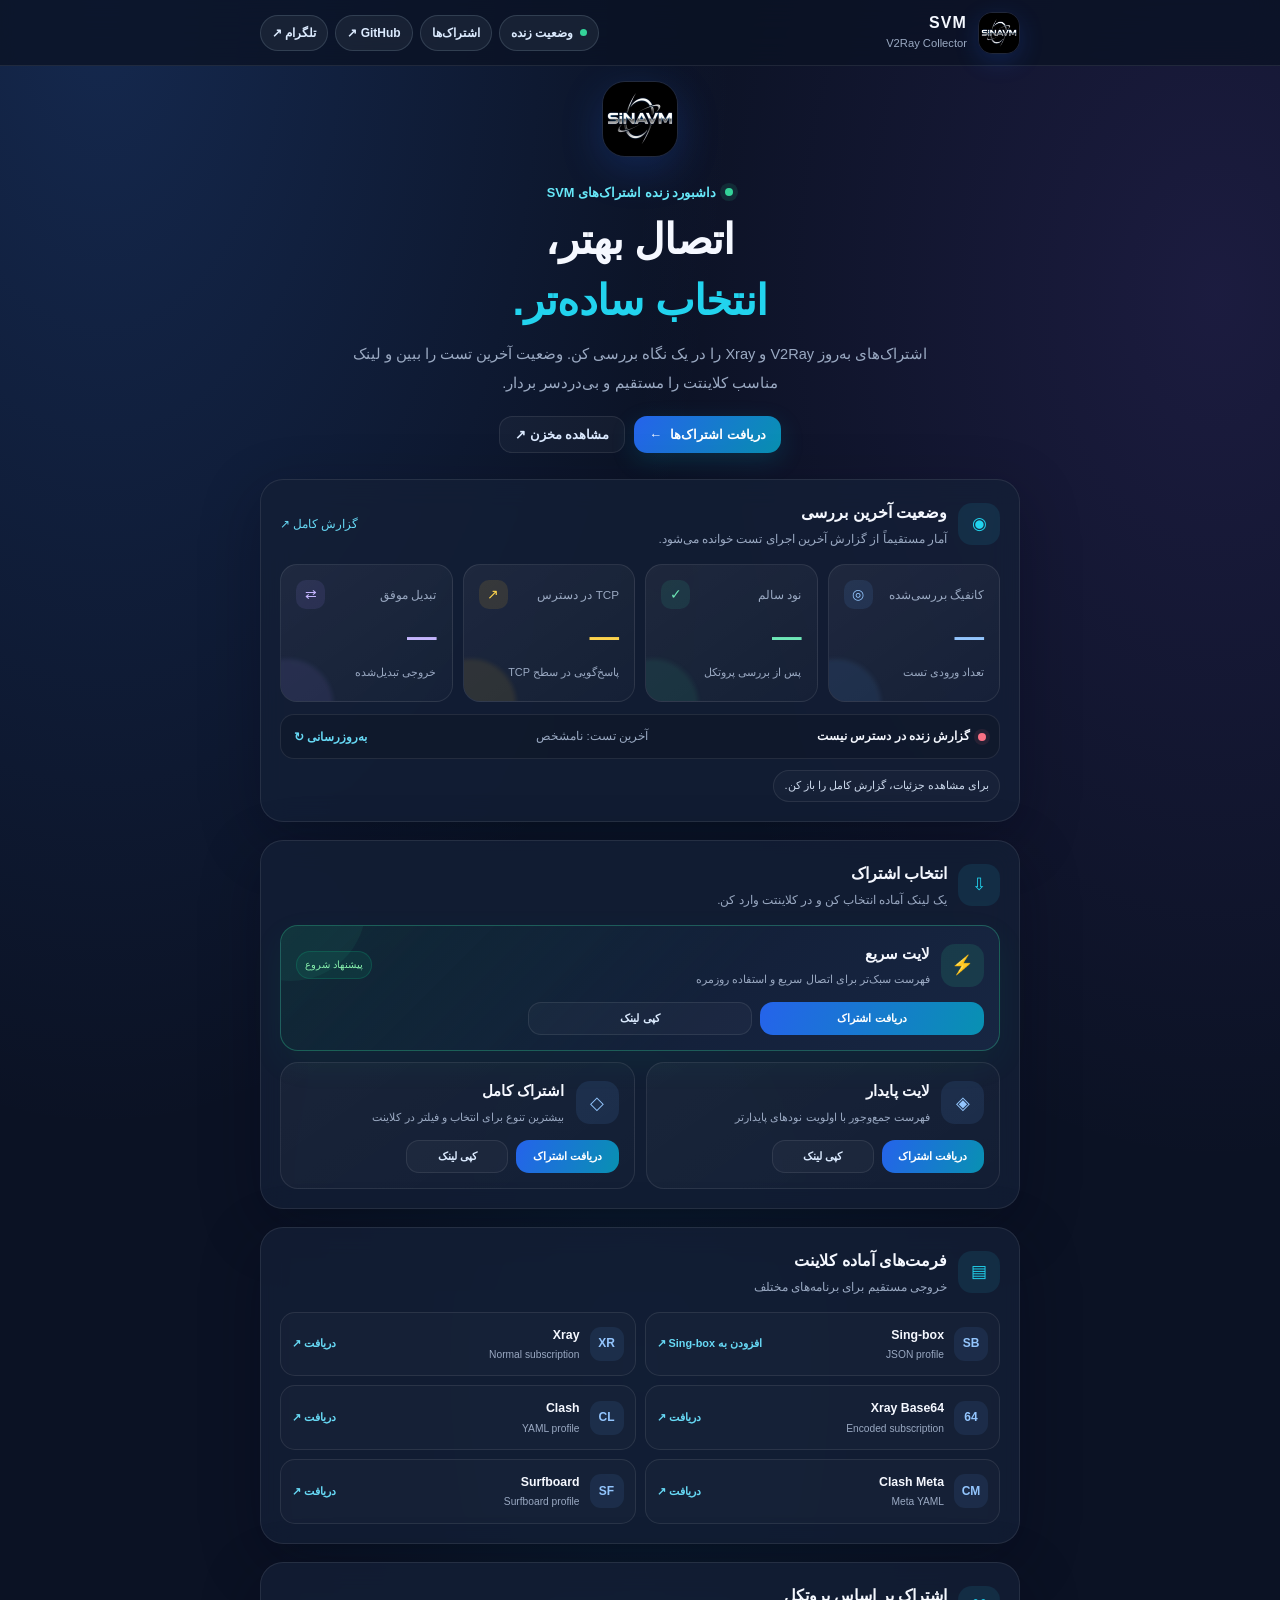
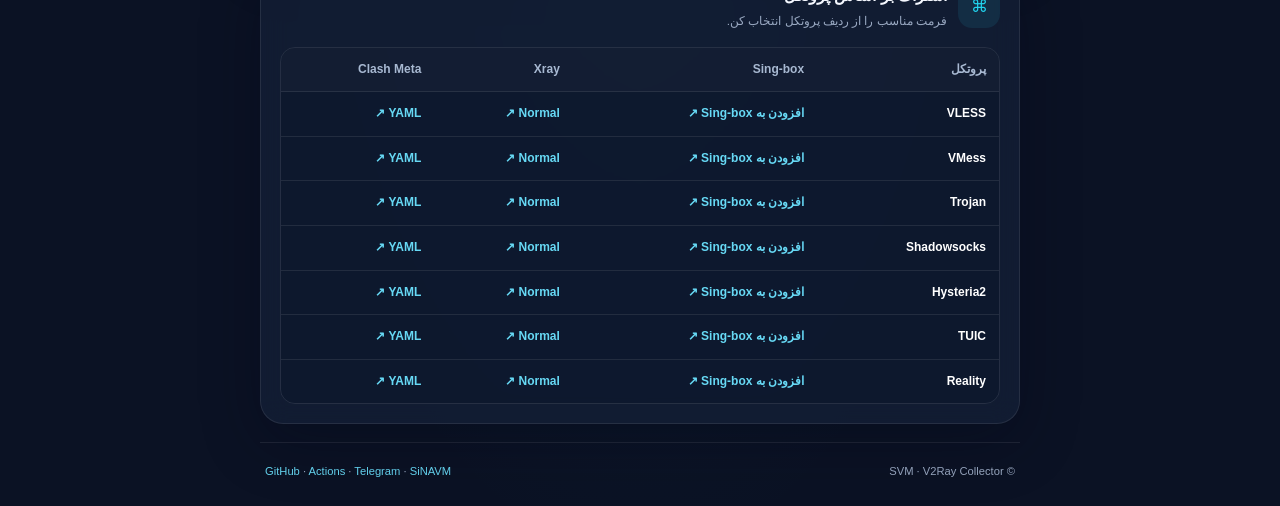
==== docs/index.html @ 56ba6acb "Fix navigation text decoration and remove SEO footer section" ====
<!doctype html>
<html lang="fa" dir="rtl">
<head>
<meta charset="utf-8">
<meta name="viewport" content="width=device-width,initial-scale=1">
<meta name="theme-color" content="#0b1224">
<meta name="description" content="دریافت کانفیگ رایگان V2Ray و Xray از SVM و SiNAVM؛ اشتراک‌های رایگان و به‌روز VLESS، VMess، Reality، Trojan و Shadowsocks با تست زنده و لینک مستقیم برای کلاینت‌ها.">
<meta name="robots" content="index,follow,max-image-preview:large,max-snippet:-1,max-video-preview:-1">
<meta name="author" content="SiNAVM">
<meta name="application-name" content="SVM">
<link rel="canonical" href="https://sinavm.github.io/SVM/">
<link rel="sitemap" type="application/xml" href="https://sinavm.github.io/SVM/sitemap.xml">
<link rel="alternate" hreflang="fa" href="https://sinavm.github.io/SVM/">
<link rel="icon" type="image/svg+xml" href="https://sinavm.github.io/SVM/SEO_Logo.svg">
<link rel="shortcut icon" href="https://sinavm.github.io/SVM/SEO_Logo.svg">
<meta property="og:type" content="website">
<meta property="og:locale" content="fa_IR">
<meta property="og:site_name" content="SVM | SiNAVM">
<meta property="og:url" content="https://sinavm.github.io/SVM/">
<meta property="og:title" content="SVM | کانفیگ رایگان V2Ray و Xray">
<meta property="og:description" content="کانفیگ‌های رایگان و به‌روز V2Ray و Xray از SiNAVM؛ لینک اشتراک مستقیم، تست زنده و پشتیبانی از کلاینت‌های محبوب.">
<meta property="og:image" content="https://sinavm.github.io/SVM/SEO_Logo.svg">
<meta property="og:image:alt" content="لوگوی SVM و SiNAVM">
<meta name="twitter:card" content="summary">
<meta name="twitter:title" content="SVM | کانفیگ رایگان V2Ray و Xray">
<meta name="twitter:description" content="کانفیگ‌های رایگان V2Ray و Xray، اشتراک‌های به‌روز و لینک مستقیم از SiNAVM.">
<meta name="twitter:image" content="https://sinavm.github.io/SVM/SEO_Logo.svg">
<script type="application/ld+json">
{"@context":"https://schema.org","@graph":[{"@type":"Organization","@id":"https://sinavm.github.io/SVM/#organization","name":"SiNAVM","alternateName":["SVM","sinavnbot"],"url":"https://sinavm.github.io/SVM/","logo":{"@type":"ImageObject","url":"https://sinavm.github.io/SVM/SEO_Logo.svg","width":512,"height":512},"sameAs":["https://github.com/sinavm/SVM","https://t.me/sinavm"]},{"@type":"WebSite","@id":"https://sinavm.github.io/SVM/#website","url":"https://sinavm.github.io/SVM/","name":"SVM","alternateName":["SiNAVM","sinavnbot"],"inLanguage":"fa-IR","publisher":{"@id":"https://sinavm.github.io/SVM/#organization"}},{"@type":"WebPage","@id":"https://sinavm.github.io/SVM/#webpage","url":"https://sinavm.github.io/SVM/","name":"SVM | کانفیگ رایگان V2Ray و Xray","description":"دریافت کانفیگ رایگان V2Ray و Xray از SVM و SiNAVM؛ اشتراک‌های به‌روز با تست زنده و لینک مستقیم.","inLanguage":"fa-IR","isPartOf":{"@id":"https://sinavm.github.io/SVM/#website"},"about":{"@id":"https://sinavm.github.io/SVM/#organization"},"primaryImageOfPage":{"@type":"ImageObject","url":"https://sinavm.github.io/SVM/SEO_Logo.svg"}}]}
</script>
<title>SVM | کانفیگ رایگان V2Ray و Xray – اشتراک‌های به‌روز | SiNAVM</title>
<style>
:root{color-scheme:dark;--bg:#0b1224;--panel:rgba(20,31,54,.78);--panel-solid:#111e35;--line:rgba(255,255,255,.085);--muted:#9aa9c2;--text:#f5f8ff;--blue:#60a5fa;--cyan:#22d3ee;--green:#34d399;--purple:#a78bfa;--amber:#fbbf24;--red:#fb7185;--shadow:0 18px 60px rgba(2,6,23,.3)}
*{box-sizing:border-box;-webkit-tap-highlight-color:transparent}
html{scroll-behavior:smooth;scroll-padding-top:86px}
body{margin:0;min-height:100vh;background:radial-gradient(ellipse at 8% 0%,rgba(59,130,246,.2),transparent 38%),radial-gradient(ellipse at 95% 14%,rgba(139,92,246,.13),transparent 34%),radial-gradient(ellipse at 50% 65%,rgba(8,145,178,.07),transparent 42%),var(--bg);color:var(--text);font-family:Vazirmatn,Tahoma,sans-serif;line-height:1.8}
a{color:inherit;text-decoration:none}
button{font:inherit}
.shell{width:min(100% - 28px,760px);margin:auto}
.top{height:66px;position:sticky;top:0;z-index:10;display:flex;align-items:center;justify-content:space-between;gap:12px;background:rgba(11,18,36,.78);backdrop-filter:blur(18px);border-bottom:1px solid var(--line)}
.top-inner{width:min(100% - 28px,760px);margin:auto;display:flex;align-items:center;justify-content:space-between;gap:12px;min-width:0}
.brand{display:flex;align-items:center;gap:11px;min-width:0}
.brand img{width:42px;height:42px;object-fit:cover;border-radius:14px;border:1px solid var(--line);box-shadow:0 7px 24px rgba(37,99,235,.2)}
.brand strong{display:block;font-size:1rem;letter-spacing:.07em;line-height:1.35}
.brand small{display:block;color:var(--muted);font-size:.7rem}
.nav{display:flex;gap:7px;align-items:center;flex-wrap:nowrap;min-width:0}
.nav a,.nav a:link,.nav a:visited,.nav a:hover,.nav a:active{display:inline-flex;align-items:center;justify-content:center;white-space:nowrap;min-height:36px;border:1px solid rgba(148,163,184,.22);border-radius:999px;padding:6px 11px;color:#dbeafe;font-size:.75rem;font-weight:700;line-height:1.5;background:rgba(30,41,59,.72);text-decoration:none!important;text-decoration-line:none!important;text-decoration-thickness:0!important;text-underline-offset:0!important;box-shadow:none;transition:background .2s,border-color .2s,color .2s}
.nav a:hover{border-color:rgba(96,165,250,.65);color:#fff;background:rgba(59,130,246,.16)}
.nav a:focus-visible{outline:2px solid var(--blue);outline-offset:3px}
.nav a::before,.nav a::after{content:none!important;display:none!important}
.nav a span,.nav a .nav-label{display:inline-block;text-decoration:none!important;text-decoration-line:none!important;text-decoration-thickness:0!important;text-decoration-color:transparent!important;border:0!important;border-bottom:0!important;box-shadow:none!important;background-image:none!important;-webkit-text-decoration:none!important}
.nav a,.nav a:link,.nav a:visited,.nav a:hover,.nav a:active{-webkit-text-decoration:none!important;text-decoration:none!important;text-decoration-line:none!important;text-decoration-color:transparent!important;background-image:none!important;border-bottom-color:rgba(148,163,184,.22)!important}
.nav a::before,.nav a::after{content:none!important;display:none!important}
.nav-live-dot{display:inline-block;width:7px;height:7px;margin-left:7px;vertical-align:middle;border-radius:50%;background:var(--green);box-shadow:0 0 0 4px rgba(52,211,153,.13),0 0 10px rgba(52,211,153,.55)}
main{display:grid;gap:18px;margin:28px auto 54px}
.hero{text-align:center;padding:15px 12px 8px}
.hero-logo{width:76px;height:76px;border-radius:23px;object-fit:cover;border:1px solid var(--line);box-shadow:0 12px 42px rgba(37,99,235,.22)}
.eyebrow{display:flex;justify-content:center;align-items:center;gap:9px;color:#67e8f9;font-size:.8rem;font-weight:800;margin:14px 0 5px}
.pulse{width:8px;height:8px;border-radius:50%;background:var(--green);box-shadow:0 0 0 5px rgba(52,211,153,.12)}
h1{font-size:clamp(1.8rem,6vw,2.65rem);line-height:1.45;margin:0;font-weight:900;letter-spacing:-.7px}
.hero h1 span{color:var(--cyan)}
.hero p{color:var(--muted);line-height:2;margin:8px auto 0;max-width:590px;font-size:.91rem}
.hero-actions{display:flex;justify-content:center;gap:9px;flex-wrap:wrap;margin-top:18px}
.btn{border:0;border-radius:13px;padding:10px 15px;display:inline-flex;align-items:center;justify-content:center;gap:8px;font:800 .8rem Vazirmatn,sans-serif;cursor:pointer;transition:transform .2s,border-color .2s,filter .2s}
.btn:hover{transform:translateY(-2px);filter:brightness(1.08)}
.btn-primary{background:linear-gradient(120deg,#2563eb,#0891b2);color:#fff;box-shadow:0 8px 24px rgba(8,145,178,.2)}
.btn-ghost{background:#ffffff09;border:1px solid var(--line);color:#dceaff}
.panel{background:var(--panel);border:1px solid var(--line);border-radius:23px;padding:19px;box-shadow:var(--shadow);backdrop-filter:blur(14px)}
.section-head{display:flex;align-items:center;gap:11px;margin-bottom:15px}
.section-icon{width:42px;height:42px;flex:0 0 42px;border-radius:14px;display:grid;place-items:center;background:#22d3ee18;color:var(--cyan);font-size:1.08rem}
.section-head h2{font-size:1rem;margin:0;font-weight:900}
.section-head p{font-size:.74rem;color:var(--muted);margin:1px 0 0;line-height:1.7}
.head-copy{min-width:0;flex:1}
.head-link{font-size:.73rem;color:#67d9f5;white-space:nowrap}
.stats{display:grid;grid-template-columns:repeat(2,minmax(0,1fr));gap:10px}
.stat{position:relative;overflow:hidden;border:1px solid var(--line);background:linear-gradient(145deg,rgba(255,255,255,.055),rgba(255,255,255,.018));border-radius:17px;padding:14px;min-width:0}
.stat:after{content:"";position:absolute;width:90px;height:90px;left:-38px;bottom:-48px;border-radius:50%;background:var(--glow,rgba(96,165,250,.13));filter:blur(2px)}
.stat-label{display:flex;align-items:center;justify-content:space-between;gap:8px;color:var(--muted);font-size:.73rem}
.stat-symbol{width:29px;height:29px;border-radius:10px;display:grid;place-items:center;background:var(--symbol-bg,#60a5fa18);color:var(--symbol,#93c5fd);font-size:.9rem}
.stat strong{display:block;font-size:1.85rem;line-height:1.4;margin-top:7px;font-weight:900;font-variant-numeric:tabular-nums}
.stat small{color:var(--muted);font-size:.68rem}
.stat.blue{--symbol:#93c5fd;--symbol-bg:#60a5fa1c;--glow:#60a5fa18}.stat.green{--symbol:#6ee7b7;--symbol-bg:#34d3991c;--glow:#34d39918}.stat.amber{--symbol:#fcd34d;--symbol-bg:#fbbf241c;--glow:#fbbf2418}.stat.purple{--symbol:#c4b5fd;--symbol-bg:#a78bfa1c;--glow:#a78bfa18}
.stat.blue strong{color:#93c5fd}.stat.green strong{color:#6ee7b7}.stat.amber strong{color:#fcd34d}.stat.purple strong{color:#c4b5fd}
.statusline{display:flex;align-items:center;justify-content:space-between;gap:10px;flex-wrap:wrap;margin-top:12px;padding:11px 13px;border-radius:14px;background:#00000020;border:1px solid var(--line);font-size:.72rem;color:var(--muted)}
.health{display:inline-flex;align-items:center;gap:8px}
.health-dot{width:8px;height:8px;border-radius:50%;background:var(--amber);box-shadow:0 0 0 4px #fbbf2418}
.health.ok .health-dot{background:var(--green);box-shadow:0 0 0 4px #34d39918}
.health.bad .health-dot{background:var(--red);box-shadow:0 0 0 4px #fb718518}
.statusline strong{color:var(--text)}
.refresh{border:0;background:transparent;color:#67d9f5;font:700 .72rem Vazirmatn,sans-serif;cursor:pointer;padding:0}
.refresh:disabled{opacity:.5;cursor:wait}
.type-row{display:flex;gap:7px;flex-wrap:wrap;margin-top:11px}
.type-chip{padding:5px 10px;border-radius:999px;border:1px solid var(--line);background:#ffffff06;color:#cbd8eb;font-size:.69rem}
.type-chip b{color:#fff;margin-right:4px}
.subscription-list{display:grid;gap:11px}
.subscription{position:relative;overflow:hidden;border:1px solid var(--line);background:linear-gradient(145deg,#ffffff09,#ffffff03);border-radius:18px;padding:15px}
.subscription.featured{border-color:#34d39955;background:linear-gradient(135deg,#0e3a3b70,#14213b 62%,#172642);box-shadow:0 12px 34px #10b98112}
.subscription.featured:before{content:"";position:absolute;width:150px;height:150px;left:-65px;top:-95px;border-radius:50%;background:#34d39912}
.sub-top{display:flex;align-items:center;gap:11px;position:relative}
.sub-icon{width:43px;height:43px;flex:0 0 43px;border-radius:14px;display:grid;place-items:center;background:#60a5fa1b;color:#93c5fd;font-size:1.15rem}
.featured .sub-icon{background:#34d39920;color:#6ee7b7}
.sub-info{flex:1;min-width:0}
.sub-info h3{font-size:.91rem;margin:0;font-weight:900}
.sub-info p{font-size:.71rem;color:var(--muted);margin:2px 0 0;line-height:1.8}
.tag{font-size:.63rem;color:#86efac;background:#10b9811a;border:1px solid #10b98135;padding:4px 8px;border-radius:30px;white-space:nowrap}
.sub-actions{display:grid;grid-template-columns:1fr 1fr 1fr;gap:8px;margin-top:13px;position:relative}
.sub-actions .btn{padding:9px 7px;font-size:.7rem;border:1px solid var(--line);background:#ffffff08;color:#dbeafe}
.sub-actions .btn.main-action{background:linear-gradient(110deg,#2563eb,#0891b2);border:0;color:#fff}
.sub-actions .btn:hover{border-color:#60a5fa77}
.format-grid{display:grid;grid-template-columns:1fr 1fr;gap:9px}
.format{display:flex;align-items:center;gap:10px;min-width:0;padding:11px;border:1px solid var(--line);border-radius:15px;background:#ffffff05;transition:.2s}
.format:hover{border-color:#22d3ee55;background:#22d3ee09}
.format-icon{width:34px;height:34px;flex:0 0 34px;border-radius:11px;display:grid;place-items:center;background:#60a5fa18;color:#93c5fd;font-size:.75rem;font-weight:900}
.format-info{min-width:0;flex:1}
.format strong{display:block;font-size:.77rem}
.format small{display:block;color:var(--muted);font-size:.64rem;overflow:hidden;text-overflow:ellipsis;white-space:nowrap}
.format a{font-size:.68rem;color:#67d9f5;font-weight:800;white-space:nowrap}
.table-wrap{overflow:auto;border:1px solid var(--line);border-radius:15px}
table{width:100%;border-collapse:collapse;min-width:540px;background:#08162966}
th,td{text-align:right;padding:11px 13px;border-bottom:1px solid var(--line);font-size:.75rem;white-space:nowrap}
th{color:#a8b9d2;background:#ffffff06;font-weight:800}
td{color:#dce9f8}
td a{color:#67d9f5;font-weight:700}
tbody tr:last-child td{border-bottom:0}
tbody tr:hover{background:#ffffff05}
.protocol{font-weight:900;color:#fff}
footer{padding:18px 5px 25px;border-top:1px solid var(--line);display:flex;justify-content:space-between;align-items:center;gap:12px;flex-wrap:wrap;color:var(--muted);font-size:.7rem}
footer a{color:#67d9f5}
.toast{position:fixed;bottom:20px;left:50%;transform:translate(-50%,18px);opacity:0;pointer-events:none;background:#059669;color:#fff;padding:10px 16px;border-radius:12px;font-size:.76rem;font-weight:800;transition:.25s;z-index:30;box-shadow:0 8px 30px #0007;white-space:nowrap}
.toast.show{opacity:1;transform:translate(-50%,0)}
@media(min-width:620px){.stats{grid-template-columns:repeat(4,minmax(0,1fr))}.stat{padding:15px}.subscription-list{grid-template-columns:1fr 1fr}.subscription.featured{grid-column:1/-1}}
@media(max-width:620px){.shell{width:min(100% - 20px,760px)}.top{height:auto;min-height:0}.top-inner{width:calc(100% - 20px);padding:9px 0 10px;display:grid;grid-template-columns:minmax(0,1fr);gap:9px}.brand{justify-self:center}.brand img{width:37px;height:37px}.brand small{font-size:.63rem}.nav{width:100%;display:grid;grid-template-columns:repeat(4,minmax(0,1fr));gap:6px}.nav a{min-width:0;font-size:clamp(.58rem,2.6vw,.7rem);padding:7px 3px;line-height:1.5;text-align:center}.nav-live-dot{width:6px;height:6px;margin-left:4px;flex:0 0 6px}main{margin-top:18px;gap:14px}.hero{padding:10px 5px 5px}.hero-logo{width:67px;height:67px;border-radius:20px}.hero p{font-size:.82rem}.hero-actions{margin-top:14px}.btn{font-size:.73rem;padding:9px 12px}.panel{padding:14px;border-radius:19px}.section-head{margin-bottom:12px}.section-icon{width:38px;height:38px;flex-basis:38px}.section-head h2{font-size:.92rem}.section-head p{font-size:.68rem}.stat{padding:11px}.stat strong{font-size:1.55rem}.stat-label{font-size:.66rem}.stat small{font-size:.61rem}.sub-actions{gap:6px}.sub-actions .btn{font-size:.64rem}.format{padding:9px}.format-icon{width:30px;height:30px;flex-basis:30px}.format strong{font-size:.72rem}.format a{font-size:.63rem}}
@media(max-width:350px){.nav{gap:4px}.nav a{font-size:.57rem;padding:7px 1px}.nav-live-dot{margin-left:3px}.sub-actions{grid-template-columns:1fr 1fr}.sub-actions .btn:last-child{grid-column:1/-1}.format-grid{grid-template-columns:1fr}}
.seo-copy{color:var(--muted);font-size:.82rem;line-height:2.15;margin:8px 0}.seo-copy strong{color:var(--text)}
</style>
</head>
<body>
<div class="top">
<div class="top-inner">
<a class="brand" href="https://github.com/sinavm/SVM" aria-label="مخزن SVM در گیت‌هاب">
<img src="https://sinavm.github.io/SVM/SEO_Logo.svg" alt="لوگوی SVM و SiNAVM؛ پروژه کانفیگ رایگان V2Ray و Xray">
<span><strong>SVM</strong><small>V2Ray Collector</small></span>
</a>
<nav class="nav" aria-label="ناوبری اصلی">
<a href="#live"><span class="nav-live-dot" aria-hidden="true"></span><span class="nav-label">وضعیت زنده</span></a>
<a href="#subscriptions"><span class="nav-label">اشتراک‌ها</span></a>
<a href="https://github.com/sinavm/SVM">GitHub ↗</a>
<a href="https://t.me/sinavm" target="_blank" rel="noopener noreferrer">تلگرام ↗</a>
</nav>
</div>
</div>
<main class="shell">
<header class="hero">
<img class="hero-logo" src="https://sinavm.github.io/SVM/SEO_Logo.svg" alt="لوگوی SVM و SiNAVM برای کانفیگ رایگان V2Ray و Xray">
<div class="eyebrow"><span class="pulse"></span> داشبورد زنده اشتراک‌های SVM</div>
<h1>اتصال بهتر،<br><span>انتخاب ساده‌تر.</span></h1>
<p>اشتراک‌های به‌روز V2Ray و Xray را در یک نگاه بررسی کن. وضعیت آخرین تست را ببین و لینک مناسب کلاینتت را مستقیم و بی‌دردسر بردار.</p>
<div class="hero-actions">
<a class="btn btn-primary" href="#subscriptions">دریافت اشتراک‌ها <span>←</span></a>
<a class="btn btn-ghost" href="https://github.com/sinavm/SVM">مشاهده مخزن ↗</a>
</div>
</header>
<section class="panel" id="live">
<div class="section-head">
<div class="section-icon">◉</div>
<div class="head-copy"><h2>وضعیت آخرین بررسی</h2><p>آمار مستقیماً از گزارش آخرین اجرای تست خوانده می‌شود.</p></div>
<a class="head-link" href="https://raw.githubusercontent.com/sinavm/SVM/main/reports/test.json">گزارش کامل ↗</a>
</div>
<div class="stats">
<article class="stat blue"><div class="stat-label"><span>کانفیگ بررسی‌شده</span><span class="stat-symbol">◎</span></div><strong id="input">—</strong><small>تعداد ورودی تست</small></article>
<article class="stat green"><div class="stat-label"><span>نود سالم</span><span class="stat-symbol">✓</span></div><strong id="kept">—</strong><small>پس از بررسی پروتکل</small></article>
<article class="stat amber"><div class="stat-label"><span>TCP در دسترس</span><span class="stat-symbol">↗</span></div><strong id="tcp">—</strong><small>پاسخ‌گویی در سطح TCP</small></article>
<article class="stat purple"><div class="stat-label"><span>تبدیل موفق</span><span class="stat-symbol">⇄</span></div><strong id="converted">—</strong><small>خروجی تبدیل‌شده</small></article>
</div>
<div class="statusline">
<span class="health" id="health"><i class="health-dot"></i><strong>در حال دریافت وضعیت…</strong></span>
<span id="tested-at">آخرین تست: —</span>
<button class="refresh" id="refresh" type="button">به‌روزرسانی ↻</button>
</div>
<div class="type-row" id="types" aria-label="توزیع نودهای سالم"><span class="type-chip">در انتظار گزارش…</span></div>
</section>
<section class="panel" id="subscriptions">
<div class="section-head">
<div class="section-icon">⇩</div>
<div class="head-copy"><h2>انتخاب اشتراک</h2><p>یک لینک آماده انتخاب کن و در کلاینتت وارد کن.</p></div>
</div>
<div class="subscription-list">
<article class="subscription featured">
<div class="sub-top"><div class="sub-icon">⚡</div><div class="sub-info"><h3>لایت سریع</h3><p>فهرست سبک‌تر برای اتصال سریع و استفاده روزمره</p></div><span class="tag">پیشنهاد شروع</span></div>
<div class="sub-actions">
<a class="btn main-action" href="https://raw.githubusercontent.com/sinavm/SVM/main/lite/subscriptions/xray/normal/alive-fast">دریافت اشتراک</a>
<button class="btn copy" data-copy="https://raw.githubusercontent.com/sinavm/SVM/main/lite/subscriptions/xray/normal/alive-fast" type="button">کپی لینک</button>
</div>
</article>
<article class="subscription">
<div class="sub-top"><div class="sub-icon">◈</div><div class="sub-info"><h3>لایت پایدار</h3><p>فهرست جمع‌وجور با اولویت نودهای پایدارتر</p></div></div>
<div class="sub-actions">
<a class="btn main-action" href="https://raw.githubusercontent.com/sinavm/SVM/main/lite/subscriptions/xray/normal/alive-stable">دریافت اشتراک</a>
<button class="btn copy" data-copy="https://raw.githubusercontent.com/sinavm/SVM/main/lite/subscriptions/xray/normal/alive-stable" type="button">کپی لینک</button>
</div>
</article>
<article class="subscription">
<div class="sub-top"><div class="sub-icon">◇</div><div class="sub-info"><h3>اشتراک کامل</h3><p>بیشترین تنوع برای انتخاب و فیلتر در کلاینت</p></div></div>
<div class="sub-actions">
<a class="btn main-action" href="https://raw.githubusercontent.com/sinavm/SVM/main/subscriptions/xray/normal/mix">دریافت اشتراک</a>
<button class="btn copy" data-copy="https://raw.githubusercontent.com/sinavm/SVM/main/subscriptions/xray/normal/mix" type="button">کپی لینک</button>
</div>
</article>
</div>
</section>
<section class="panel" id="formats">
<div class="section-head">
<div class="section-icon">▤</div>
<div class="head-copy"><h2>فرمت‌های آماده کلاینت</h2><p>خروجی مستقیم برای برنامه‌های مختلف</p></div>
</div>
<div class="format-grid">
<div class="format"><span class="format-icon">SB</span><span class="format-info"><strong>Sing-box</strong><small>JSON profile</small></span><a href="../singbox/mix.html">افزودن به Sing-box ↗</a></div>
<div class="format"><span class="format-icon">XR</span><span class="format-info"><strong>Xray</strong><small>Normal subscription</small></span><a href="https://raw.githubusercontent.com/sinavm/SVM/main/subscriptions/xray/normal/mix">دریافت ↗</a></div>
<div class="format"><span class="format-icon">64</span><span class="format-info"><strong>Xray Base64</strong><small>Encoded subscription</small></span><a href="https://raw.githubusercontent.com/sinavm/SVM/main/subscriptions/xray/base64/mix">دریافت ↗</a></div>
<div class="format"><span class="format-icon">CL</span><span class="format-info"><strong>Clash</strong><small>YAML profile</small></span><a href="https://raw.githubusercontent.com/sinavm/SVM/main/subscriptions/clash/mix">دریافت ↗</a></div>
<div class="format"><span class="format-icon">CM</span><span class="format-info"><strong>Clash Meta</strong><small>Meta YAML</small></span><a href="https://raw.githubusercontent.com/sinavm/SVM/main/subscriptions/meta/mix">دریافت ↗</a></div>
<div class="format"><span class="format-icon">SF</span><span class="format-info"><strong>Surfboard</strong><small>Surfboard profile</small></span><a href="https://raw.githubusercontent.com/sinavm/SVM/main/subscriptions/surfboard/mix">دریافت ↗</a></div>
</div>
</section>
<section class="panel" id="protocols">
<div class="section-head">
<div class="section-icon">⌘</div>
<div class="head-copy"><h2>اشتراک بر اساس پروتکل</h2><p>فرمت مناسب را از ردیف پروتکل انتخاب کن.</p></div>
</div>
<div class="table-wrap">
<table>
<thead><tr><th>پروتکل</th><th>Sing-box</th><th>Xray</th><th>Clash Meta</th></tr></thead>
<tbody>
<tr><td class="protocol">VLESS</td><td><a href="../singbox/vless.html">افزودن به Sing-box ↗</a></td><td><a href="https://raw.githubusercontent.com/sinavm/SVM/main/subscriptions/xray/normal/vless">Normal ↗</a></td><td><a href="https://raw.githubusercontent.com/sinavm/SVM/main/subscriptions/meta/vless">YAML ↗</a></td></tr>
<tr><td class="protocol">VMess</td><td><a href="../singbox/vmess.html">افزودن به Sing-box ↗</a></td><td><a href="https://raw.githubusercontent.com/sinavm/SVM/main/subscriptions/xray/normal/vmess">Normal ↗</a></td><td><a href="https://raw.githubusercontent.com/sinavm/SVM/main/subscriptions/meta/vmess">YAML ↗</a></td></tr>
<tr><td class="protocol">Trojan</td><td><a href="../singbox/trojan.html">افزودن به Sing-box ↗</a></td><td><a href="https://raw.githubusercontent.com/sinavm/SVM/main/subscriptions/xray/normal/trojan">Normal ↗</a></td><td><a href="https://raw.githubusercontent.com/sinavm/SVM/main/subscriptions/meta/trojan">YAML ↗</a></td></tr>
<tr><td class="protocol">Shadowsocks</td><td><a href="../singbox/ss.html">افزودن به Sing-box ↗</a></td><td><a href="https://raw.githubusercontent.com/sinavm/SVM/main/subscriptions/xray/normal/ss">Normal ↗</a></td><td><a href="https://raw.githubusercontent.com/sinavm/SVM/main/subscriptions/meta/ss">YAML ↗</a></td></tr>
<tr><td class="protocol">Hysteria2</td><td><a href="../singbox/hy2.html">افزودن به Sing-box ↗</a></td><td><a href="https://raw.githubusercontent.com/sinavm/SVM/main/subscriptions/xray/normal/hy2">Normal ↗</a></td><td><a href="https://raw.githubusercontent.com/sinavm/SVM/main/subscriptions/meta/hy2">YAML ↗</a></td></tr>
<tr><td class="protocol">TUIC</td><td><a href="../singbox/tuic.html">افزودن به Sing-box ↗</a></td><td><a href="https://raw.githubusercontent.com/sinavm/SVM/main/subscriptions/xray/normal/tuic">Normal ↗</a></td><td><a href="https://raw.githubusercontent.com/sinavm/SVM/main/subscriptions/meta/tuic">YAML ↗</a></td></tr>
<tr><td class="protocol">Reality</td><td><a href="../singbox/reality.html">افزودن به Sing-box ↗</a></td><td><a href="https://raw.githubusercontent.com/sinavm/SVM/main/subscriptions/xray/normal/reality">Normal ↗</a></td><td><a href="https://raw.githubusercontent.com/sinavm/SVM/main/subscriptions/meta/reality">YAML ↗</a></td></tr>
</tbody>
</table>
</div>
</section><footer>
<span>© SVM · V2Ray Collector</span>
<span><a href="https://github.com/sinavm/SVM">GitHub</a> · <a href="https://github.com/sinavm/SVM/actions">Actions</a> · <a href="https://t.me/sinavm">Telegram</a> · <a href="https://sinavm.github.io/sinavm/">SiNAVM</a></span>
</footer>
</main>
<div class="toast" id="toast" role="status" aria-live="polite"></div>
<script>
const reportUrl='https://raw.githubusercontent.com/sinavm/SVM/main/reports/test.json';
const numberFormat=new Intl.NumberFormat('fa-IR');
const byId=id=>document.getElementById(id);
const put=(id,value)=>{const el=byId(id);if(el)el.textContent=value===undefined||value===null?'—':numberFormat.format(value)};
function showToast(message){const toast=byId('toast');toast.textContent=message;toast.classList.add('show');window.setTimeout(()=>toast.classList.remove('show'),2200)}
async function loadReport(){
const refresh=byId('refresh');
refresh.disabled=true;
refresh.textContent='در حال دریافت…';
try{
const response=await fetch(reportUrl,{cache:'no-store'});
if(!response.ok)throw new Error('report unavailable');
const data=await response.json();
put('input',data.input);
put('kept',data.kept);
put('tcp',data.tcp_alive);
put('converted',data.converted);
const date=data.tested_at?new Date(data.tested_at):null;
byId('tested-at').textContent='آخرین تست: '+(date&&!Number.isNaN(date.getTime())?new Intl.DateTimeFormat('fa-IR',{dateStyle:'medium',timeStyle:'short'}).format(date):'نامشخص');
const health=byId('health');
health.className='health '+(data.infra_ok===true?'ok':'bad');
health.innerHTML='<i class="health-dot"></i><strong>'+(data.infra_ok===true?'زیرساخت تست سالم است':'وضعیت زیرساخت نیازمند بررسی')+'</strong>';
const types=data.by_type_kept&&typeof data.by_type_kept==='object'?Object.entries(data.by_type_kept):[];
byId('types').innerHTML=types.length?types.map(([name,count])=>'<span class="type-chip">'+String(name).toUpperCase()+' <b>'+numberFormat.format(count)+'</b></span>').join(''):'<span class="type-chip">جزئیات پروتکل در گزارش موجود نیست</span>';
}catch(error){
byId('health').className='health bad';
byId('health').innerHTML='<i class="health-dot"></i><strong>گزارش زنده در دسترس نیست</strong>';
byId('tested-at').textContent='آخرین تست: نامشخص';
byId('types').innerHTML='<span class="type-chip">برای مشاهده جزئیات، گزارش کامل را باز کن.</span>';
}finally{
refresh.disabled=false;
refresh.textContent='به‌روزرسانی ↻';
}
}
byId('refresh').addEventListener('click',loadReport);
document.querySelectorAll('[data-copy]').forEach(button=>{
button.addEventListener('click',async()=>{
try{await navigator.clipboard.writeText(button.getAttribute('data-copy'));showToast('لینک اشتراک کپی شد')}
catch{showToast('کپی خودکار در دسترس نیست')}
});
});
loadReport();
</script>
</body>
</html>
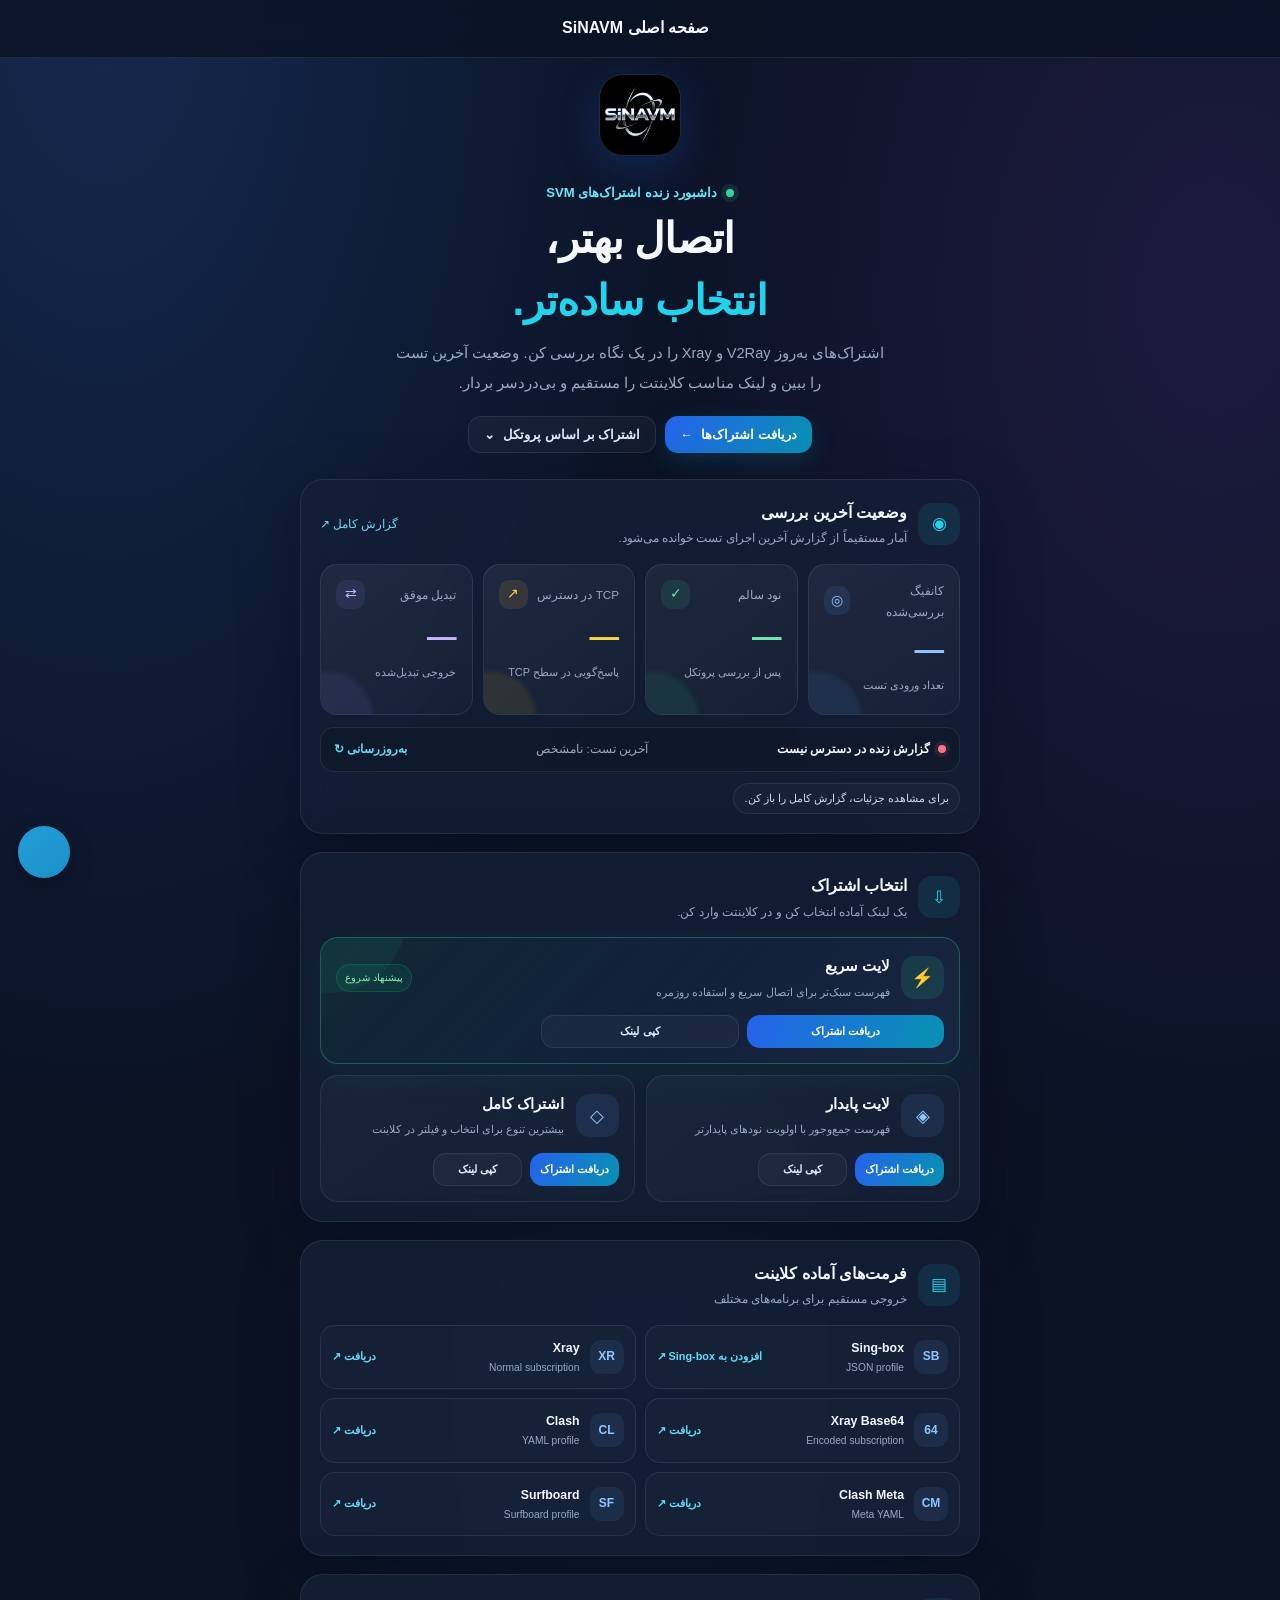
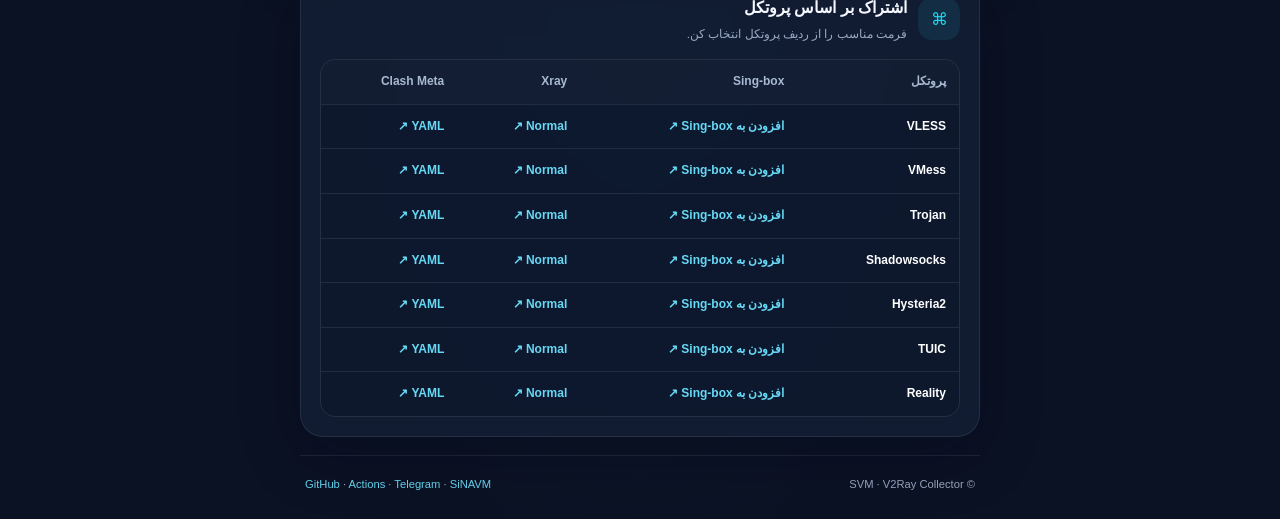
==== commit a20339c6: "Match Melishekan header and add floating Telegram and back-to-top controls" ====
--- a/docs/index.html
+++ b/docs/index.html
@@ -36,9 +36,9 @@
 body{margin:0;min-height:100vh;background:radial-gradient(ellipse at 8% 0%,rgba(59,130,246,.2),transparent 38%),radial-gradient(ellipse at 95% 14%,rgba(139,92,246,.13),transparent 34%),radial-gradient(ellipse at 50% 65%,rgba(8,145,178,.07),transparent 42%),var(--bg);color:var(--text);font-family:Vazirmatn,Tahoma,sans-serif;line-height:1.8}
 a{color:inherit;text-decoration:none}
 button{font:inherit}
-.shell{width:min(100% - 28px,760px);margin:auto}
+.shell{width:min(100% - 28px,680px);margin:auto}
 .top{height:66px;position:sticky;top:0;z-index:10;display:flex;align-items:center;justify-content:space-between;gap:12px;background:rgba(11,18,36,.78);backdrop-filter:blur(18px);border-bottom:1px solid var(--line)}
-.top-inner{width:min(100% - 28px,760px);margin:auto;display:flex;align-items:center;justify-content:space-between;gap:12px;min-width:0}
+.top-inner{width:min(100% - 28px,680px);margin:auto;display:flex;align-items:center;justify-content:space-between;gap:12px;min-width:0}
 .brand{display:flex;align-items:center;gap:11px;min-width:0}
 .brand img{width:42px;height:42px;object-fit:cover;border-radius:14px;border:1px solid var(--line);box-shadow:0 7px 24px rgba(37,99,235,.2)}
 .brand strong{display:block;font-size:1rem;letter-spacing:.07em;line-height:1.35}
@@ -132,23 +132,49 @@
 @media(max-width:620px){.shell{width:min(100% - 20px,760px)}.top{height:auto;min-height:0}.top-inner{width:calc(100% - 20px);padding:9px 0 10px;display:grid;grid-template-columns:minmax(0,1fr);gap:9px}.brand{justify-self:center}.brand img{width:37px;height:37px}.brand small{font-size:.63rem}.nav{width:100%;display:grid;grid-template-columns:repeat(4,minmax(0,1fr));gap:6px}.nav a{min-width:0;font-size:clamp(.58rem,2.6vw,.7rem);padding:7px 3px;line-height:1.5;text-align:center}.nav-live-dot{width:6px;height:6px;margin-left:4px;flex:0 0 6px}main{margin-top:18px;gap:14px}.hero{padding:10px 5px 5px}.hero-logo{width:67px;height:67px;border-radius:20px}.hero p{font-size:.82rem}.hero-actions{margin-top:14px}.btn{font-size:.73rem;padding:9px 12px}.panel{padding:14px;border-radius:19px}.section-head{margin-bottom:12px}.section-icon{width:38px;height:38px;flex-basis:38px}.section-head h2{font-size:.92rem}.section-head p{font-size:.68rem}.stat{padding:11px}.stat strong{font-size:1.55rem}.stat-label{font-size:.66rem}.stat small{font-size:.61rem}.sub-actions{gap:6px}.sub-actions .btn{font-size:.64rem}.format{padding:9px}.format-icon{width:30px;height:30px;flex-basis:30px}.format strong{font-size:.72rem}.format a{font-size:.63rem}}
 @media(max-width:350px){.nav{gap:4px}.nav a{font-size:.57rem;padding:7px 1px}.nav-live-dot{margin-left:3px}.sub-actions{grid-template-columns:1fr 1fr}.sub-actions .btn:last-child{grid-column:1/-1}.format-grid{grid-template-columns:1fr}}
 .seo-copy{color:var(--muted);font-size:.82rem;line-height:2.15;margin:8px 0}.seo-copy strong{color:var(--text)}
+
+/* Touch-first responsive layout: fixes iOS Safari desktop-site mode. */
+@media (max-width: 980px), (pointer: coarse) and (hover: none) {
+html,body{width:100%;max-width:100%;overflow-x:hidden}
+.shell,.top-inner{width:calc(100% - 20px);max-width:760px;min-width:0}
+.top{width:100%}
+.top-inner{display:grid;grid-template-columns:minmax(0,1fr);justify-content:stretch;gap:9px;padding:9px 0 10px}
+.brand{justify-self:center}
+.nav{width:100%;min-width:0;display:grid;grid-template-columns:repeat(4,minmax(0,1fr));gap:6px}
+.nav a{min-width:0;white-space:normal;padding:7px 3px;font-size:clamp(.58rem,2.6vw,.7rem);text-align:center}
+main{width:100%;min-width:0}
+main>*,.panel,.hero,.section-head,.stats{min-width:0}
+.stats{grid-template-columns:repeat(2,minmax(0,1fr))}
+.stat{min-width:0}
+.section-head{flex-wrap:wrap}
+.head-copy{min-width:0}
+.head-link{margin-inline-start:auto}
+.hero p{max-width:100%;overflow-wrap:anywhere}
+.table-wrap{max-width:100%}
+}
+@media(max-width:430px){.panel{padding:12px}.stats{gap:8px}.stat{padding:10px}.stat strong{font-size:1.4rem}.nav{gap:4px}.nav a{padding-inline:2px}}
+
+/* Header layout follows the compact SiNAVM / Melishekan page */
+.top{height:58px;position:sticky;top:0;z-index:20;display:flex;align-items:center;justify-content:center;background:rgba(11,18,36,.78);backdrop-filter:blur(16px);-webkit-backdrop-filter:blur(16px);border-bottom:1px solid var(--line)}
+.top>a{font-weight:800;display:flex;gap:9px;align-items:center;color:var(--text);text-decoration:none}
+.top>a i{color:var(--cyan)}
+.shell{width:min(100% - 28px,680px)}
+.hero{padding:16px 12px 8px}
+.hero-logo{width:82px;height:82px;border-radius:24px}
+.eyebrow{font-size:.82rem;margin:15px 0 4px}
+.hero p{max-width:500px}
+.floating-tg-btn,.scroll-top-btn{position:fixed;bottom:22px;width:52px;height:52px;border-radius:50%;display:flex;align-items:center;justify-content:center;z-index:998;text-decoration:none;box-shadow:0 7px 24px rgba(0,0,0,.28);transition:transform .2s,opacity .2s,background .2s}
+.floating-tg-btn{left:18px;background:linear-gradient(135deg,#229ED9,#1d8fc7);color:#fff;font-size:1.45rem}
+.floating-tg-btn:hover{transform:scale(1.07)}
+.scroll-top-btn{right:18px;background:rgba(255,255,255,.1);border:1px solid var(--line);color:var(--text);font-size:1.35rem;opacity:0;visibility:hidden;pointer-events:none}
+.scroll-top-btn.visible{opacity:1;visibility:visible;pointer-events:auto}
+.scroll-top-btn:hover{transform:translateY(-2px);background:rgba(34,211,238,.18)}
+@media(max-width:430px){.top{height:56px}.shell{width:min(100% - 20px,680px)}.hero{padding:12px 6px 6px}.hero-logo{width:76px;height:76px}.floating-tg-btn,.scroll-top-btn{width:48px;height:48px;bottom:16px}.floating-tg-btn{left:14px}.scroll-top-btn{right:14px}}
+
 </style>
 </head>
 <body>
-<div class="top">
-<div class="top-inner">
-<a class="brand" href="https://github.com/sinavm/SVM" aria-label="مخزن SVM در گیت‌هاب">
-<img src="https://sinavm.github.io/SVM/SEO_Logo.svg" alt="لوگوی SVM و SiNAVM؛ پروژه کانفیگ رایگان V2Ray و Xray">
-<span><strong>SVM</strong><small>V2Ray Collector</small></span>
-</a>
-<nav class="nav" aria-label="ناوبری اصلی">
-<a href="#live"><span class="nav-live-dot" aria-hidden="true"></span><span class="nav-label">وضعیت زنده</span></a>
-<a href="#subscriptions"><span class="nav-label">اشتراک‌ها</span></a>
-<a href="https://github.com/sinavm/SVM">GitHub ↗</a>
-<a href="https://t.me/sinavm" target="_blank" rel="noopener noreferrer">تلگرام ↗</a>
-</nav>
-</div>
-</div>
+<nav class="top" aria-label="ناوبری صفحه"><a href="https://sinavm.github.io/sinavm/"><i class="fas fa-house" aria-hidden="true"></i> صفحه اصلی SiNAVM</a></nav>
 <main class="shell">
 <header class="hero">
 <img class="hero-logo" src="https://sinavm.github.io/SVM/SEO_Logo.svg" alt="لوگوی SVM و SiNAVM برای کانفیگ رایگان V2Ray و Xray">
@@ -157,7 +183,7 @@
 <p>اشتراک‌های به‌روز V2Ray و Xray را در یک نگاه بررسی کن. وضعیت آخرین تست را ببین و لینک مناسب کلاینتت را مستقیم و بی‌دردسر بردار.</p>
 <div class="hero-actions">
 <a class="btn btn-primary" href="#subscriptions">دریافت اشتراک‌ها <span>←</span></a>
-<a class="btn btn-ghost" href="https://github.com/sinavm/SVM">مشاهده مخزن ↗</a>
+<a class="btn btn-ghost" href="#protocols">اشتراک بر اساس پروتکل <span>⌄</span></a>
 </div>
 </header>
 <section class="panel" id="live">
@@ -247,10 +273,19 @@
 </footer>
 </main>
 <div class="toast" id="toast" role="status" aria-live="polite"></div>
+<a href="https://t.me/sinavm" class="floating-tg-btn" target="_blank" rel="noopener noreferrer" title="کانال تلگرام" aria-label="ورود به کانال تلگرام SiNAVM"><i class="fab fa-telegram-plane" aria-hidden="true"></i></a>
+<a href="#" class="scroll-top-btn" id="scrollTopBtn" title="بازگشت به بالا" aria-label="بازگشت به بالای صفحه"><i class="fas fa-angle-double-up" aria-hidden="true"></i></a>
+
 <script>
 const reportUrl='https://raw.githubusercontent.com/sinavm/SVM/main/reports/test.json';
 const numberFormat=new Intl.NumberFormat('fa-IR');
 const byId=id=>document.getElementById(id);
+const scrollTopBtn=byId('scrollTopBtn');
+function updateScrollTop(){if(scrollTopBtn)scrollTopBtn.classList.toggle('visible',window.scrollY>300)}
+window.addEventListener('scroll',updateScrollTop,{passive:true});
+updateScrollTop();
+if(scrollTopBtn)scrollTopBtn.addEventListener('click',event=>{event.preventDefault();window.scrollTo({top:0,behavior:'smooth'})});
+
 const put=(id,value)=>{const el=byId(id);if(el)el.textContent=value===undefined||value===null?'—':numberFormat.format(value)};
 function showToast(message){const toast=byId('toast');toast.textContent=message;toast.classList.add('show');window.setTimeout(()=>toast.classList.remove('show'),2200)}
 async function loadReport(){
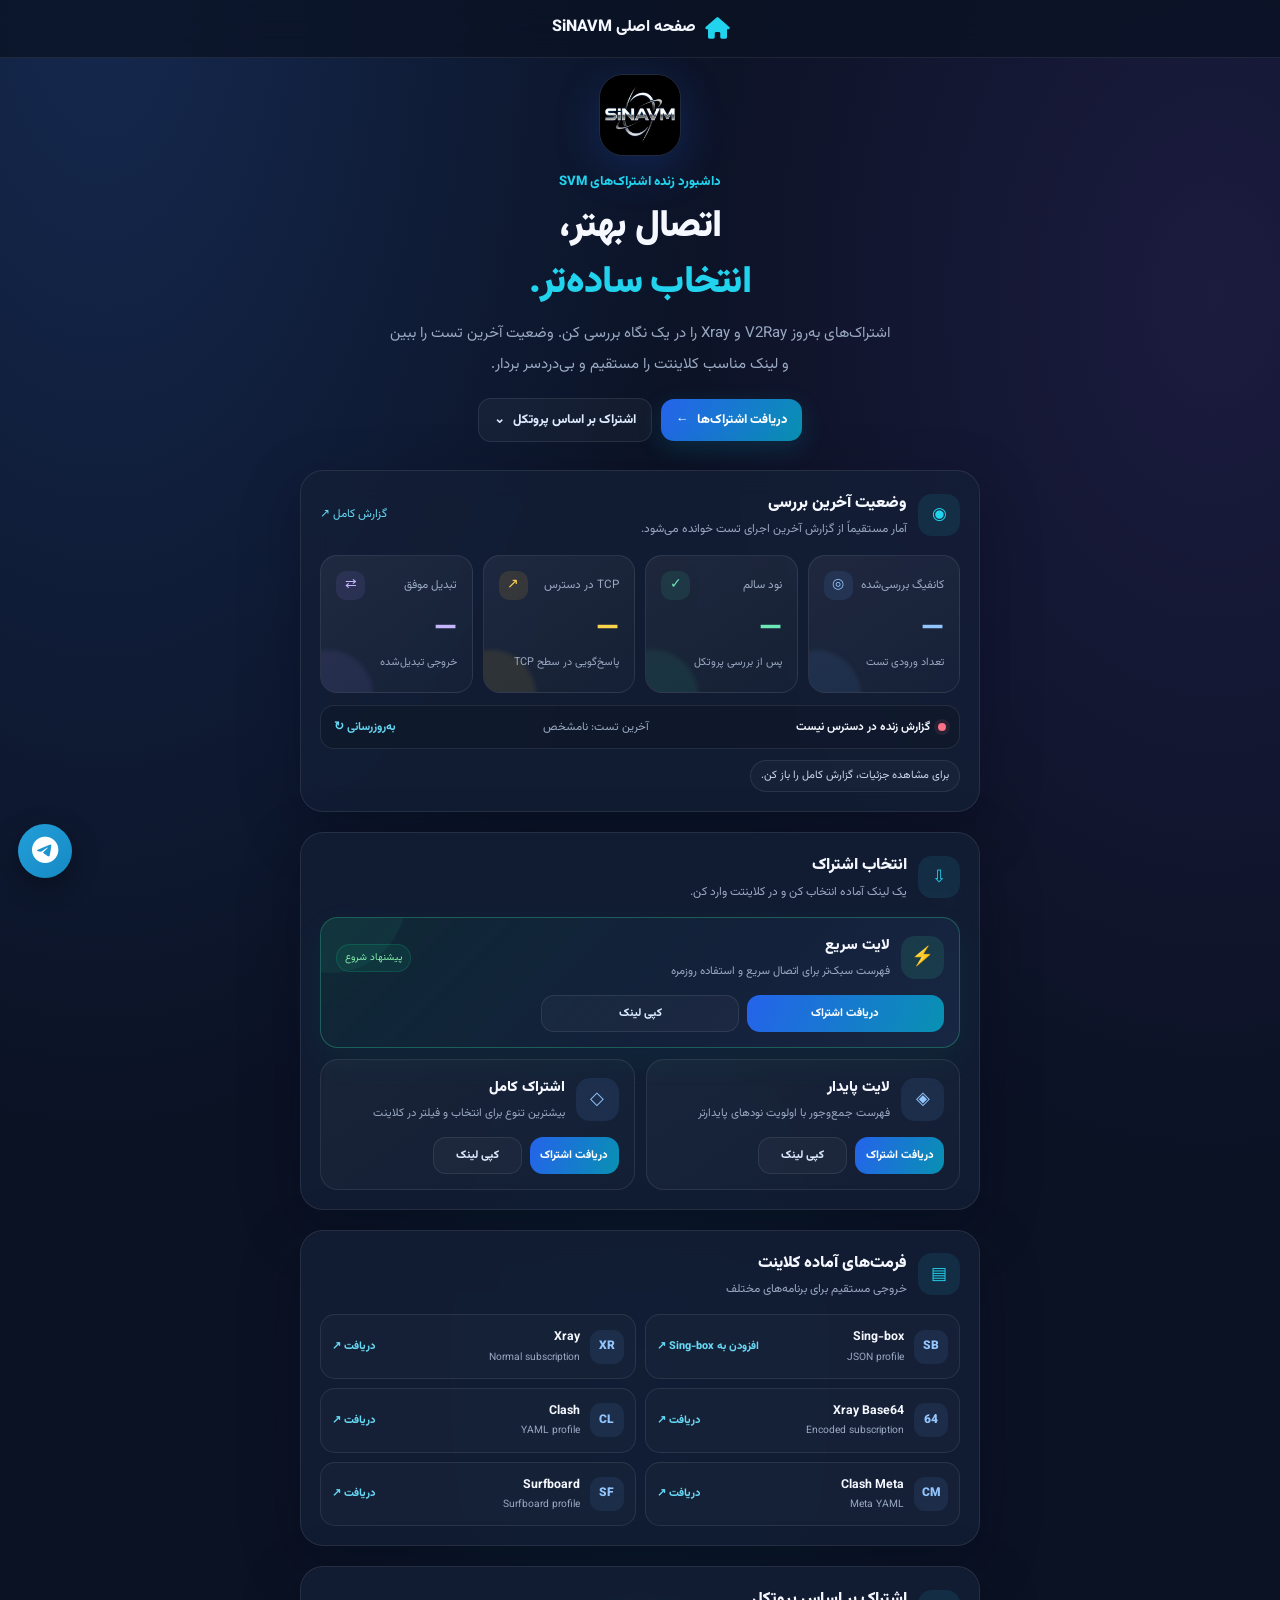
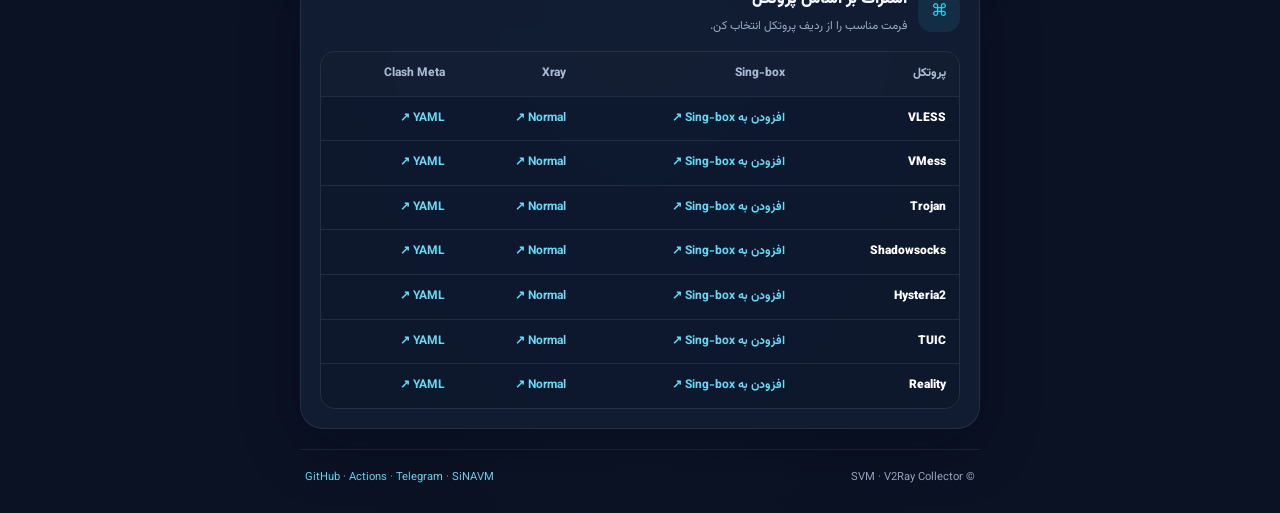
==== commit aa38263f: "Align SVM header and hero with Melishekan and fix floating action icons" ====
--- a/docs/index.html
+++ b/docs/index.html
@@ -4,6 +4,10 @@
 <meta charset="utf-8">
 <meta name="viewport" content="width=device-width,initial-scale=1">
 <meta name="theme-color" content="#0b1224">
+<link rel="preconnect" href="https://fonts.googleapis.com">
+<link rel="preconnect" href="https://fonts.gstatic.com" crossorigin>
+<link href="https://fonts.googleapis.com/css2?family=Vazirmatn:wght@400;500;600;700;800;900&display=swap" rel="stylesheet">
+<link rel="stylesheet" href="https://cdnjs.cloudflare.com/ajax/libs/font-awesome/6.5.0/css/all.min.css">
 <meta name="description" content="دریافت کانفیگ رایگان V2Ray و Xray از SVM و SiNAVM؛ اشتراک‌های رایگان و به‌روز VLESS، VMess، Reality، Trojan و Shadowsocks با تست زنده و لینک مستقیم برای کلاینت‌ها.">
 <meta name="robots" content="index,follow,max-image-preview:large,max-snippet:-1,max-video-preview:-1">
 <meta name="author" content="SiNAVM">
@@ -171,14 +175,46 @@
 .scroll-top-btn:hover{transform:translateY(-2px);background:rgba(34,211,238,.18)}
 @media(max-width:430px){.top{height:56px}.shell{width:min(100% - 20px,680px)}.hero{padding:12px 6px 6px}.hero-logo{width:76px;height:76px}.floating-tg-btn,.scroll-top-btn{width:48px;height:48px;bottom:16px}.floating-tg-btn{left:14px}.scroll-top-btn{right:14px}}
 
+
+/* Exact Melishekan-style top and hero geometry. Existing SVM logo is intentionally preserved. */
+.top{height:58px!important;min-height:58px!important;position:sticky;top:0;z-index:20;display:flex;align-items:center;justify-content:center;background:rgba(11,18,36,.78);backdrop-filter:blur(16px);-webkit-backdrop-filter:blur(16px);border-bottom:1px solid var(--line);padding:0}
+.top>a{height:100%;display:flex;align-items:center;justify-content:center;gap:9px;font-weight:800;color:var(--text);text-decoration:none!important;white-space:nowrap}
+.top>a i{color:var(--cyan);font-size:1.35rem}
+main,.shell{width:min(100% - 28px,680px);max-width:680px;margin-left:auto;margin-right:auto}
+main{margin-top:34px;margin-bottom:70px;display:grid;gap:20px}
+.hero{text-align:center;padding:16px 12px 8px}
+.hero-logo{display:block;width:82px;height:82px;margin:0 auto;border-radius:24px;object-fit:cover;border:1px solid var(--line);box-shadow:0 12px 45px rgba(37,99,235,.22)}
+.eyebrow{display:block;text-align:center;color:var(--cyan);font-size:.82rem;font-weight:800;margin:15px 0 4px}
+h1{font-size:clamp(1.7rem,6vw,2.35rem);line-height:1.5;margin:0;font-weight:900;letter-spacing:-.7px}
+.hero p{color:var(--muted);line-height:2;margin:8px auto 0;max-width:500px;font-size:.94rem}
+.hero-actions{display:flex;justify-content:center;align-items:center;gap:9px;flex-wrap:wrap;margin-top:18px}
+.btn{border-radius:13px;padding:11px 15px}
+.floating-tg-btn,.scroll-top-btn{position:fixed;bottom:22px;width:54px;height:54px;min-width:54px;min-height:54px;padding:0;border-radius:50%;display:flex;align-items:center;justify-content:center;z-index:1000;text-decoration:none!important;line-height:1;box-shadow:0 8px 28px rgba(0,0,0,.32);transition:transform .2s,opacity .2s,background .2s}
+.floating-tg-btn{left:18px;background:linear-gradient(135deg,#229ed9,#168ac4);color:#fff;font-size:1.7rem}
+.floating-tg-btn i,.scroll-top-btn i{display:block;line-height:1}
+.floating-tg-btn:hover{transform:translateY(-2px) scale(1.04);color:#fff}
+.scroll-top-btn{right:18px;background:rgba(30,41,59,.96);border:1px solid rgba(148,163,184,.3);color:#f5f8ff;font-size:1.45rem;opacity:0;visibility:hidden;pointer-events:none}
+.scroll-top-btn.visible{opacity:1;visibility:visible;pointer-events:auto}
+.scroll-top-btn:hover{transform:translateY(-3px);background:rgba(8,145,178,.95);color:#fff}
+@media(max-width:430px){
+ .top{height:58px!important;min-height:58px!important}
+ main,.shell{width:min(100% - 20px,680px)}
+ main{margin-top:22px;margin-bottom:70px;gap:16px}
+ .hero{padding:16px 12px 8px}
+ .hero-logo{width:82px;height:82px}
+ .hero p{font-size:.94rem}
+ .floating-tg-btn,.scroll-top-btn{width:50px;height:50px;min-width:50px;min-height:50px;bottom:16px}
+ .floating-tg-btn{left:14px}.scroll-top-btn{right:14px}
+}
+
 </style>
 </head>
 <body>
-<nav class="top" aria-label="ناوبری صفحه"><a href="https://sinavm.github.io/sinavm/"><i class="fas fa-house" aria-hidden="true"></i> صفحه اصلی SiNAVM</a></nav>
+<nav class="top" aria-label="ناوبری صفحه"><a href="https://sinavm.github.io/sinavm/"><i class="fa-solid fa-house" aria-hidden="true"></i><span>صفحه اصلی SiNAVM</span></a></nav>
 <main class="shell">
 <header class="hero">
 <img class="hero-logo" src="https://sinavm.github.io/SVM/SEO_Logo.svg" alt="لوگوی SVM و SiNAVM برای کانفیگ رایگان V2Ray و Xray">
-<div class="eyebrow"><span class="pulse"></span> داشبورد زنده اشتراک‌های SVM</div>
+<div class="eyebrow">داشبورد زنده اشتراک‌های SVM</div>
 <h1>اتصال بهتر،<br><span>انتخاب ساده‌تر.</span></h1>
 <p>اشتراک‌های به‌روز V2Ray و Xray را در یک نگاه بررسی کن. وضعیت آخرین تست را ببین و لینک مناسب کلاینتت را مستقیم و بی‌دردسر بردار.</p>
 <div class="hero-actions">
@@ -273,8 +309,8 @@
 </footer>
 </main>
 <div class="toast" id="toast" role="status" aria-live="polite"></div>
-<a href="https://t.me/sinavm" class="floating-tg-btn" target="_blank" rel="noopener noreferrer" title="کانال تلگرام" aria-label="ورود به کانال تلگرام SiNAVM"><i class="fab fa-telegram-plane" aria-hidden="true"></i></a>
-<a href="#" class="scroll-top-btn" id="scrollTopBtn" title="بازگشت به بالا" aria-label="بازگشت به بالای صفحه"><i class="fas fa-angle-double-up" aria-hidden="true"></i></a>
+<a href="https://t.me/sinavm" class="floating-tg-btn" target="_blank" rel="noopener noreferrer" title="کانال تلگرام" aria-label="ورود به کانال تلگرام SiNAVM"><i class="fa-brands fa-telegram" aria-hidden="true"></i></a>
+<a href="#" class="scroll-top-btn" id="scrollTopBtn" title="بازگشت به بالا" aria-label="بازگشت به بالای صفحه"><i class="fa-solid fa-angles-up" aria-hidden="true"></i></a>
 
 <script>
 const reportUrl='https://raw.githubusercontent.com/sinavm/SVM/main/reports/test.json';
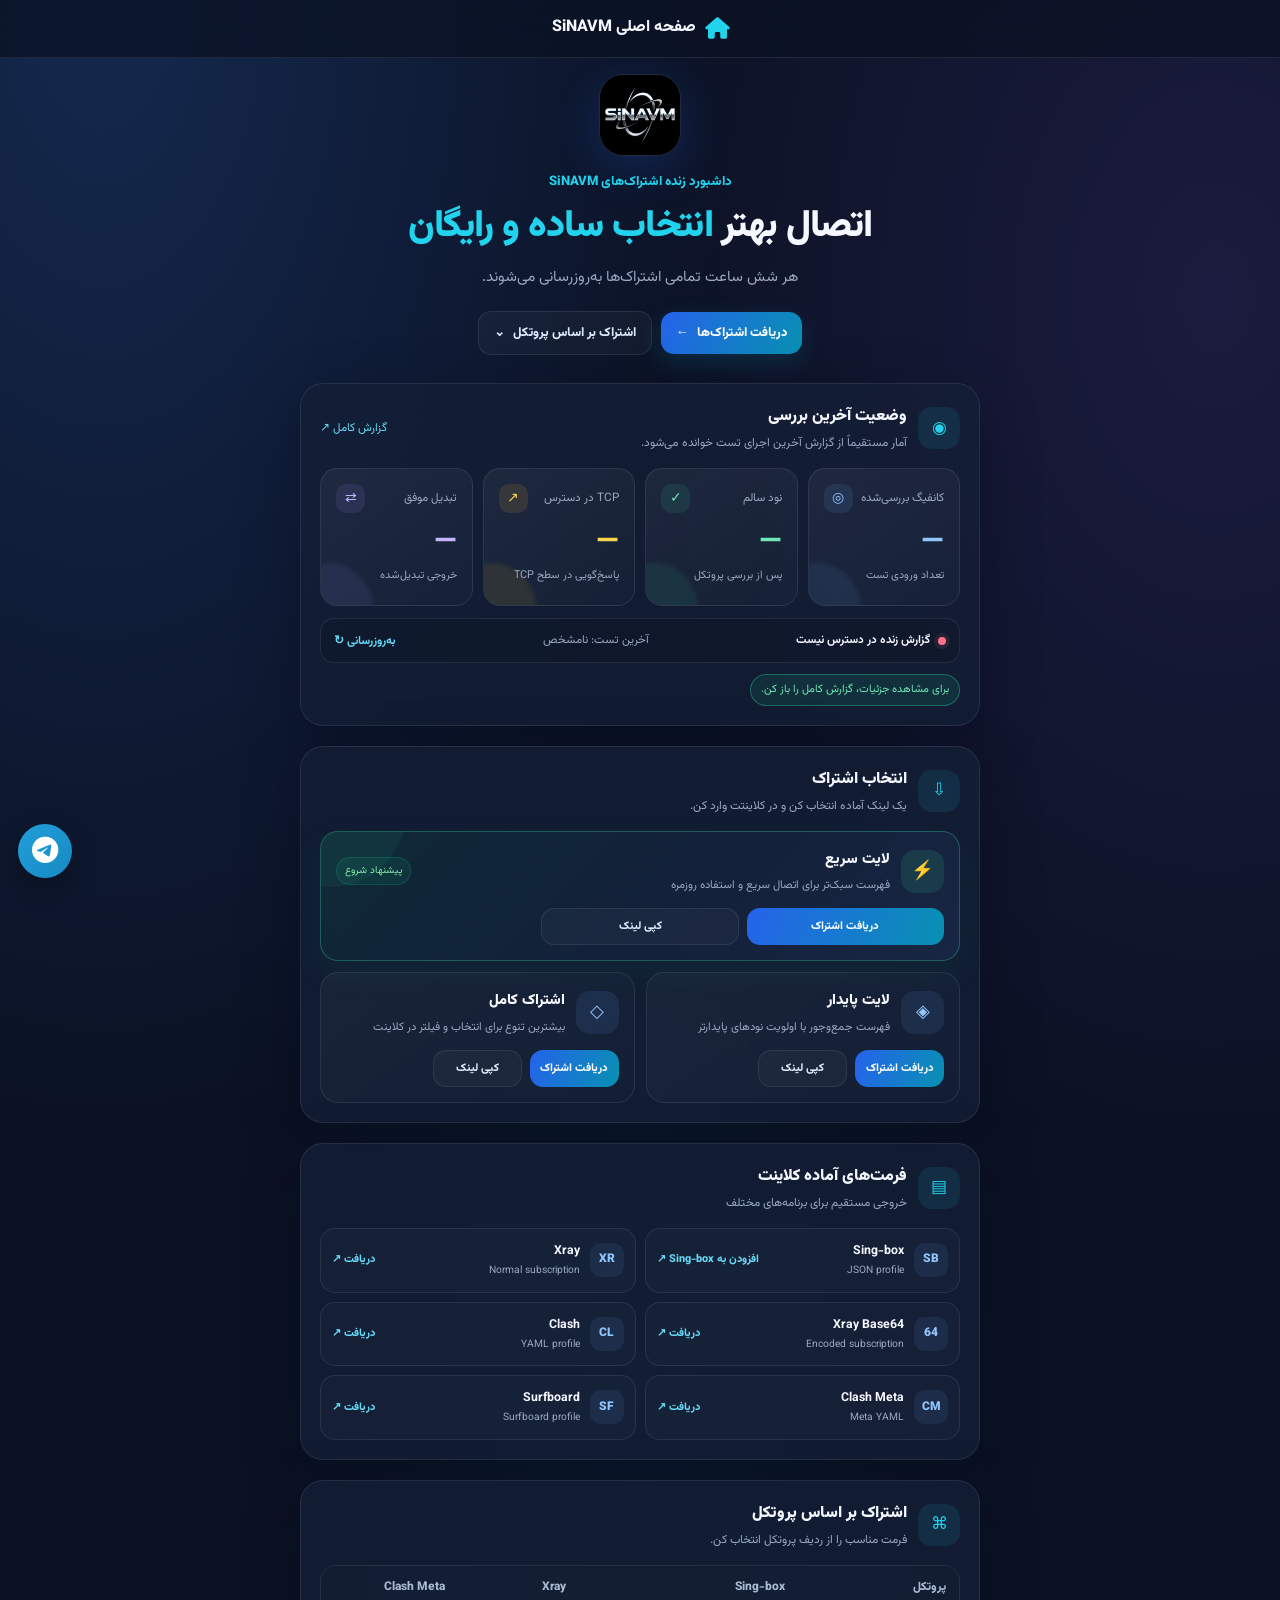
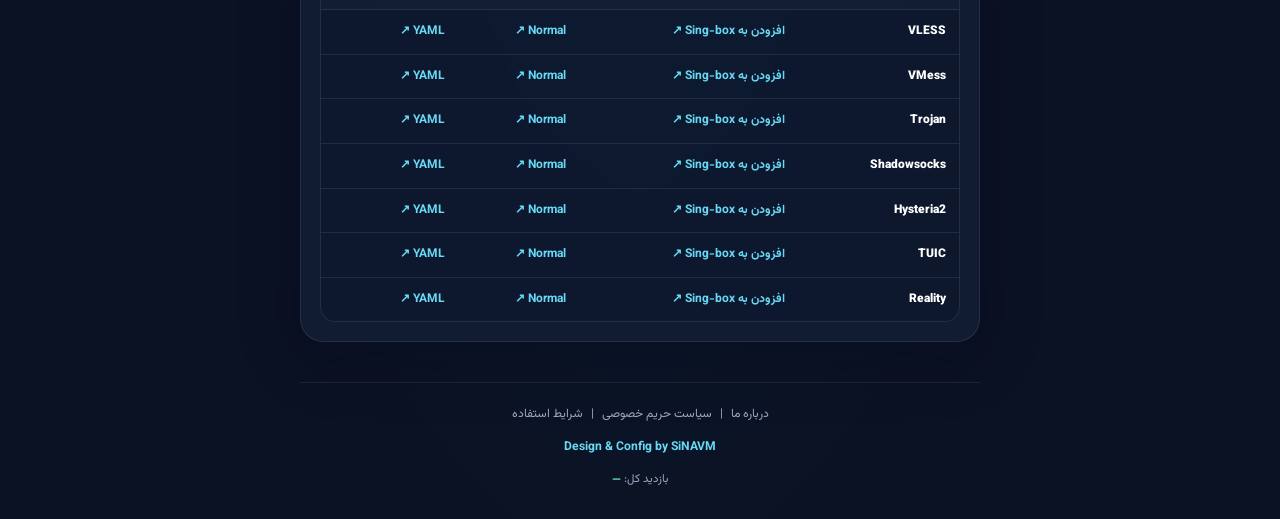
==== commit 7f6c5f24: "Refresh to top, update SiNAVM hero, green protocol badges and matching footer" ====
--- a/docs/index.html
+++ b/docs/index.html
@@ -3,6 +3,14 @@
 <head>
 <meta charset="utf-8">
 <meta name="viewport" content="width=device-width,initial-scale=1">
+<script>
+/* Always start at the top on a fresh load or refresh, including mobile Safari. */
+if('scrollRestoration' in history) history.scrollRestoration='manual';
+window.addEventListener('pageshow',function(){
+  window.scrollTo(0,0);
+  if(location.hash) history.replaceState(null,'',location.pathname+location.search);
+});
+</script>
 <meta name="theme-color" content="#0b1224">
 <link rel="preconnect" href="https://fonts.googleapis.com">
 <link rel="preconnect" href="https://fonts.gstatic.com" crossorigin>
@@ -94,8 +102,16 @@
 .refresh{border:0;background:transparent;color:#67d9f5;font:700 .72rem Vazirmatn,sans-serif;cursor:pointer;padding:0}
 .refresh:disabled{opacity:.5;cursor:wait}
 .type-row{display:flex;gap:7px;flex-wrap:wrap;margin-top:11px}
-.type-chip{padding:5px 10px;border-radius:999px;border:1px solid var(--line);background:#ffffff06;color:#cbd8eb;font-size:.69rem}
-.type-chip b{color:#fff;margin-right:4px}
+.type-chip{padding:5px 10px;border-radius:999px;border:1px solid rgba(52,211,153,.38);background:rgba(16,185,129,.12);color:#6ee7b7;font-size:.69rem}
+.type-chip b{color:#6ee7b7;margin-right:4px}
+.site-footer{padding:20px 8px 28px;margin-top:20px;border-top:1px solid var(--line);display:flex;flex-direction:column;justify-content:center;align-items:center;gap:8px;text-align:center;color:var(--muted);font-size:.76rem;line-height:2}
+.site-footer a{color:var(--muted);text-decoration:none;transition:color .2s}
+.site-footer a:hover{color:var(--cyan)}
+.footer-legal{display:flex;justify-content:center;align-items:center;flex-wrap:wrap;gap:8px}
+.footer-credit{font-weight:700}
+.footer-credit a{color:#67d9f5}
+.footer-views{font-size:.72rem;color:var(--muted)}
+.footer-views span{font-variant-numeric:tabular-nums;color:#6ee7b7;font-weight:800}
 .subscription-list{display:grid;gap:11px}
 .subscription{position:relative;overflow:hidden;border:1px solid var(--line);background:linear-gradient(145deg,#ffffff09,#ffffff03);border-radius:18px;padding:15px}
 .subscription.featured{border-color:#34d39955;background:linear-gradient(135deg,#0e3a3b70,#14213b 62%,#172642);box-shadow:0 12px 34px #10b98112}
@@ -214,9 +230,9 @@
 <main class="shell">
 <header class="hero">
 <img class="hero-logo" src="https://sinavm.github.io/SVM/SEO_Logo.svg" alt="لوگوی SVM و SiNAVM برای کانفیگ رایگان V2Ray و Xray">
-<div class="eyebrow">داشبورد زنده اشتراک‌های SVM</div>
-<h1>اتصال بهتر،<br><span>انتخاب ساده‌تر.</span></h1>
-<p>اشتراک‌های به‌روز V2Ray و Xray را در یک نگاه بررسی کن. وضعیت آخرین تست را ببین و لینک مناسب کلاینتت را مستقیم و بی‌دردسر بردار.</p>
+<div class="eyebrow">داشبورد زنده اشتراک‌های SiNAVM</div>
+<h1>اتصال بهتر <span>انتخاب ساده‌ و رایگان</span></h1>
+<p>هر شش ساعت تمامی اشتراک‌ها به‌روزرسانی می‌شوند.</p>
 <div class="hero-actions">
 <a class="btn btn-primary" href="#subscriptions">دریافت اشتراک‌ها <span>←</span></a>
 <a class="btn btn-ghost" href="#protocols">اشتراک بر اساس پروتکل <span>⌄</span></a>
@@ -303,9 +319,10 @@
 </tbody>
 </table>
 </div>
-</section><footer>
-<span>© SVM · V2Ray Collector</span>
-<span><a href="https://github.com/sinavm/SVM">GitHub</a> · <a href="https://github.com/sinavm/SVM/actions">Actions</a> · <a href="https://t.me/sinavm">Telegram</a> · <a href="https://sinavm.github.io/sinavm/">SiNAVM</a></span>
+</section><footer class="site-footer">
+<div class="footer-legal"><a href="https://sinavm.github.io/sinavm/legal_pages/about.html" rel="noopener noreferrer">درباره ما</a><span aria-hidden="true">|</span><a href="https://sinavm.github.io/sinavm/legal_pages/privacy.html" rel="noopener noreferrer">سیاست حریم خصوصی</a><span aria-hidden="true">|</span><a href="https://sinavm.github.io/sinavm/legal_pages/terms.html" rel="noopener noreferrer">شرایط استفاده</a></div>
+<div class="footer-credit"><a href="https://t.me/sinavm" target="_blank" rel="noopener noreferrer">Design &amp; Config by SiNAVM</a></div>
+<div class="footer-views">بازدید کل: <span id="visit-count" aria-live="polite">...</span></div>
 </footer>
 </main>
 <div class="toast" id="toast" role="status" aria-live="polite"></div>
@@ -361,6 +378,10 @@
 });
 });
 loadReport();
+fetch('https://page-views.count1.workers.dev')
+ .then(response=>{if(!response.ok)throw new Error('counter unavailable');return response.text()})
+ .then(value=>{const el=byId('visit-count');if(el)el.textContent=new Intl.NumberFormat('fa-IR').format(Number(value))})
+ .catch(()=>{const el=byId('visit-count');if(el)el.textContent='—'});
 </script>
 </body>
 </html>
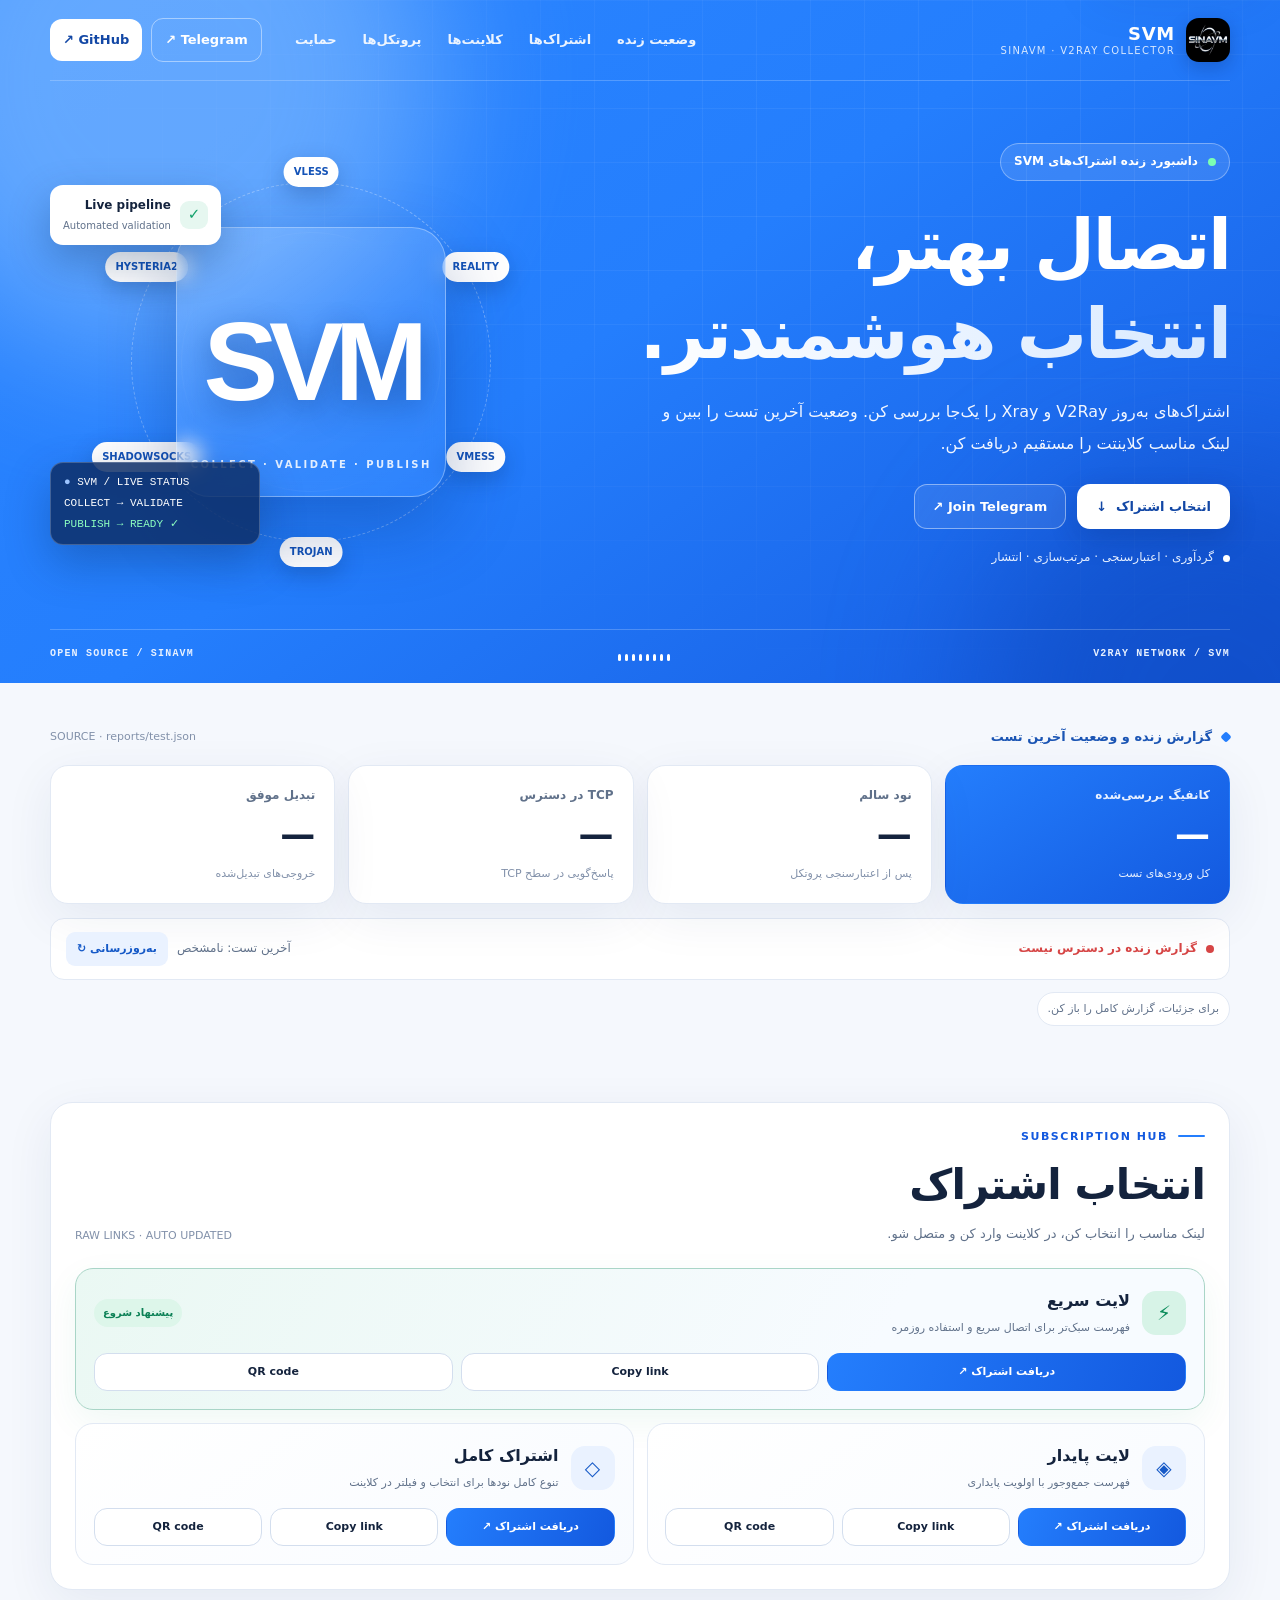
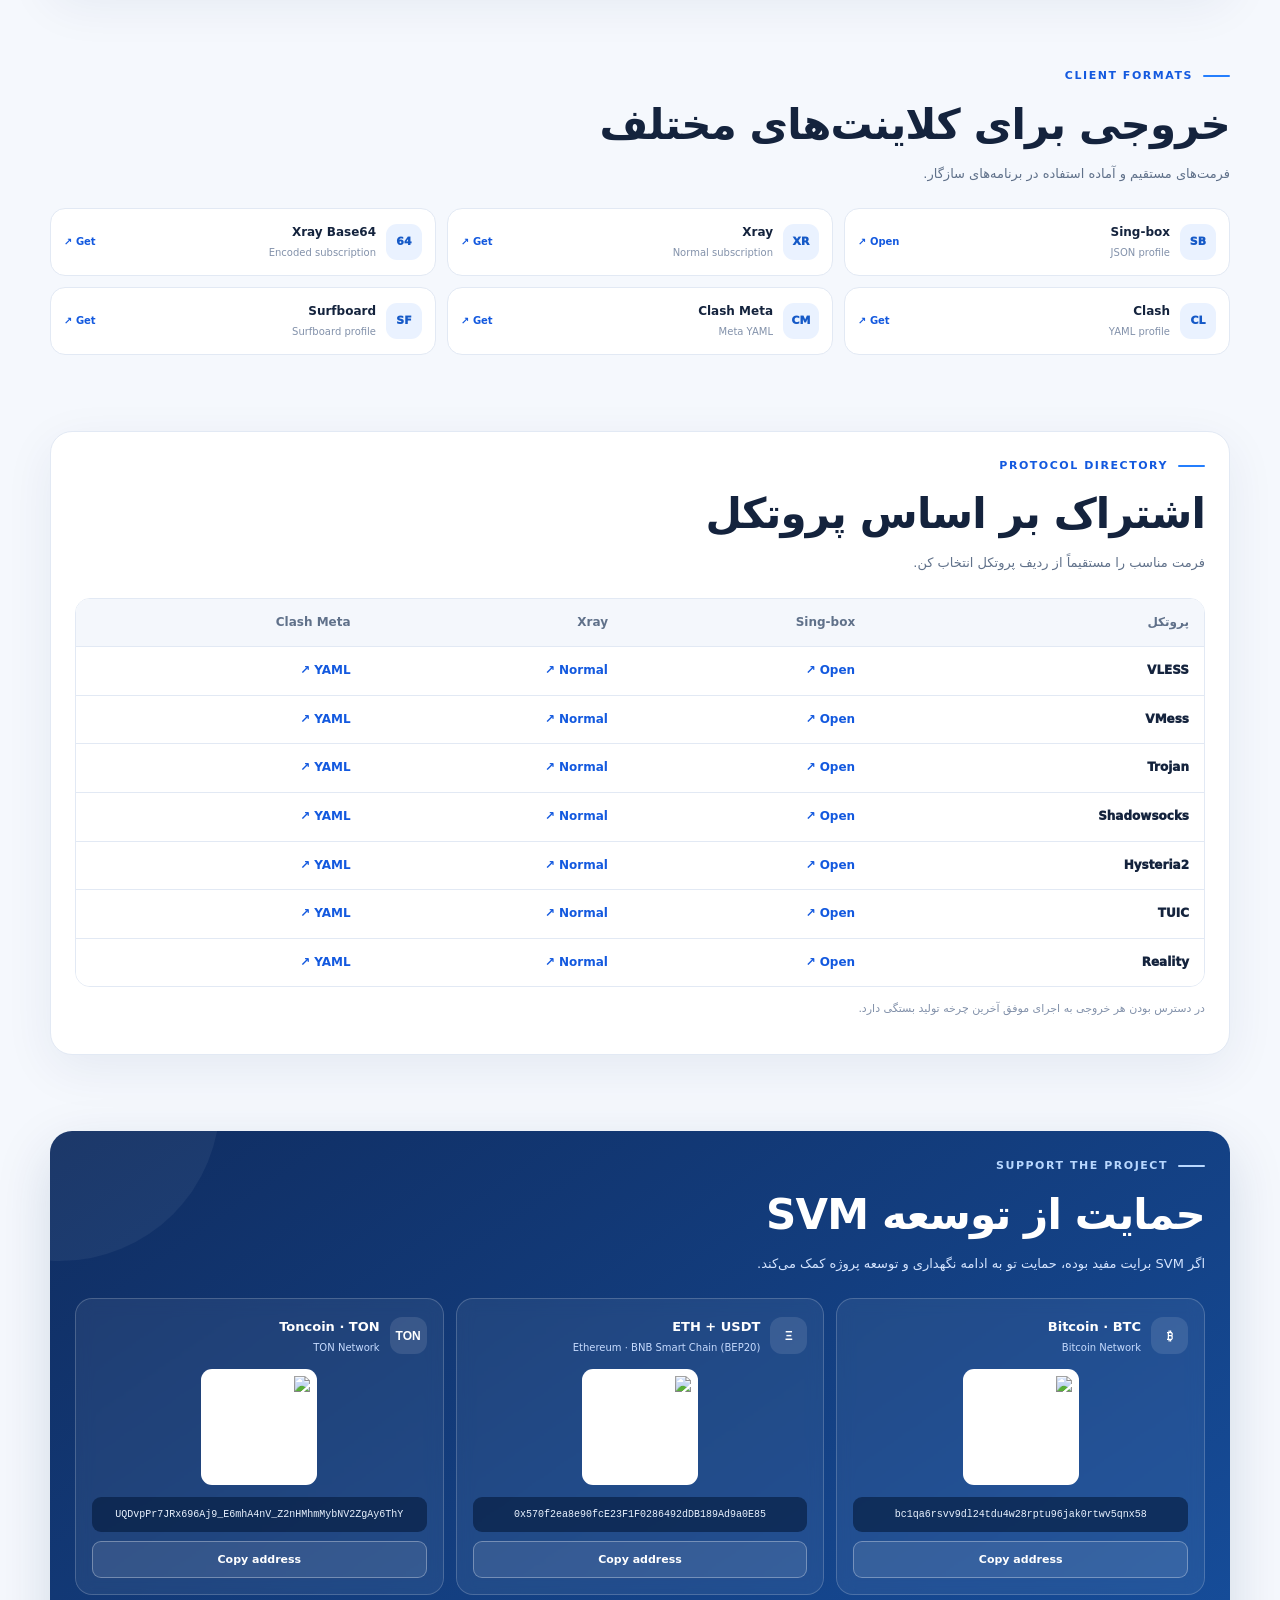
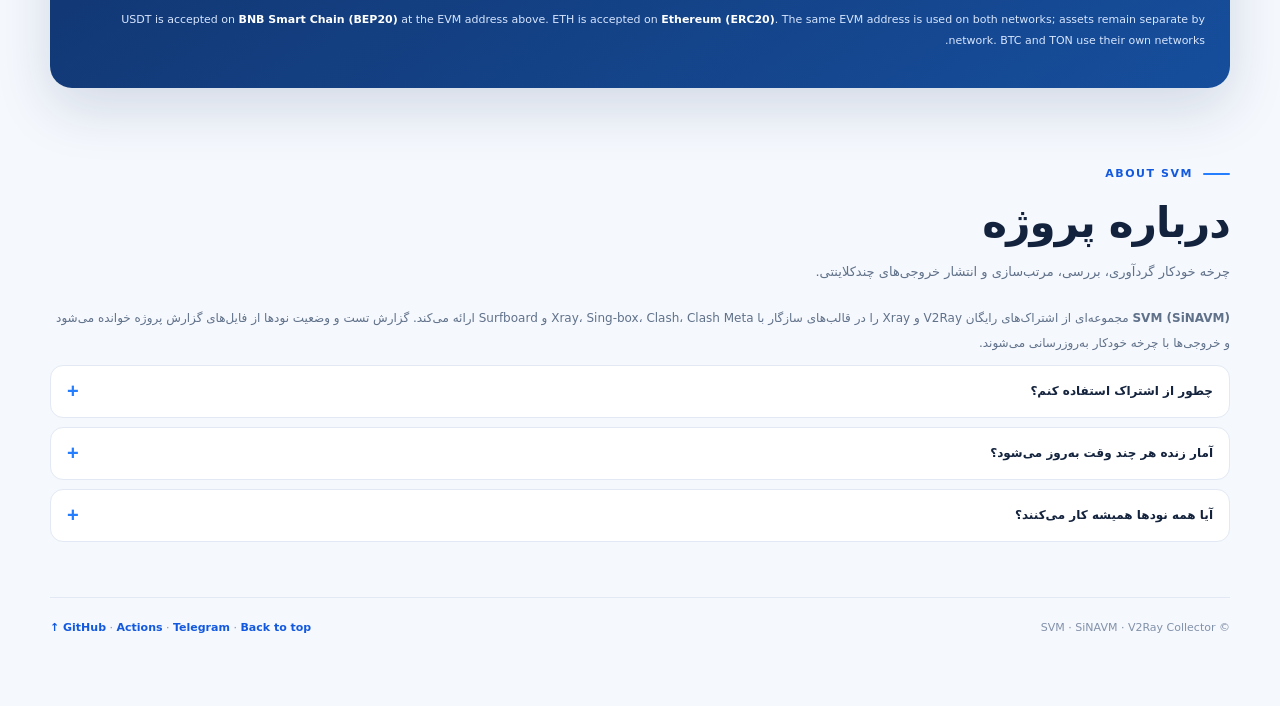
==== commit 282fc4ee: "Redesign SVM dashboard and repository visuals" ====
--- a/docs/index.html
+++ b/docs/index.html
@@ -3,385 +3,132 @@
 <head>
 <meta charset="utf-8">
 <meta name="viewport" content="width=device-width,initial-scale=1">
-<script>
-/* Always start at the top on a fresh load or refresh, including mobile Safari. */
-if('scrollRestoration' in history) history.scrollRestoration='manual';
-window.addEventListener('pageshow',function(){
-  window.scrollTo(0,0);
-  if(location.hash) history.replaceState(null,'',location.pathname+location.search);
-});
-</script>
-<meta name="theme-color" content="#0b1224">
-<link rel="preconnect" href="https://fonts.googleapis.com">
-<link rel="preconnect" href="https://fonts.gstatic.com" crossorigin>
-<link href="https://fonts.googleapis.com/css2?family=Vazirmatn:wght@400;500;600;700;800;900&display=swap" rel="stylesheet">
-<link rel="stylesheet" href="https://cdnjs.cloudflare.com/ajax/libs/font-awesome/6.5.0/css/all.min.css">
-<meta name="description" content="دریافت کانفیگ رایگان V2Ray و Xray از SVM و SiNAVM؛ اشتراک‌های رایگان و به‌روز VLESS، VMess، Reality، Trojan و Shadowsocks با تست زنده و لینک مستقیم برای کلاینت‌ها.">
-<meta name="robots" content="index,follow,max-image-preview:large,max-snippet:-1,max-video-preview:-1">
+<meta name="theme-color" content="#247EFD">
+<meta name="description" content="داشبورد زنده SVM برای دریافت اشتراک‌های رایگان V2Ray و Xray، مشاهده گزارش تست، انتخاب فرمت کلاینت و دریافت لینک‌های به‌روز.">
+<meta name="robots" content="index,follow,max-image-preview:large">
 <meta name="author" content="SiNAVM">
 <meta name="application-name" content="SVM">
 <link rel="canonical" href="https://sinavm.github.io/SVM/">
-<link rel="sitemap" type="application/xml" href="https://sinavm.github.io/SVM/sitemap.xml">
-<link rel="alternate" hreflang="fa" href="https://sinavm.github.io/SVM/">
 <link rel="icon" type="image/svg+xml" href="https://sinavm.github.io/SVM/SEO_Logo.svg">
-<link rel="shortcut icon" href="https://sinavm.github.io/SVM/SEO_Logo.svg">
+<link rel="preconnect" href="https://raw.githubusercontent.com">
+<link rel="stylesheet" href="styles.css?v=20261107-visual-1">
 <meta property="og:type" content="website">
 <meta property="og:locale" content="fa_IR">
 <meta property="og:site_name" content="SVM | SiNAVM">
 <meta property="og:url" content="https://sinavm.github.io/SVM/">
-<meta property="og:title" content="SVM | کانفیگ رایگان V2Ray و Xray">
-<meta property="og:description" content="کانفیگ‌های رایگان و به‌روز V2Ray و Xray از SiNAVM؛ لینک اشتراک مستقیم، تست زنده و پشتیبانی از کلاینت‌های محبوب.">
-<meta property="og:image" content="https://sinavm.github.io/SVM/SEO_Logo.svg">
-<meta property="og:image:alt" content="لوگوی SVM و SiNAVM">
-<meta name="twitter:card" content="summary">
-<meta name="twitter:title" content="SVM | کانفیگ رایگان V2Ray و Xray">
-<meta name="twitter:description" content="کانفیگ‌های رایگان V2Ray و Xray، اشتراک‌های به‌روز و لینک مستقیم از SiNAVM.">
-<meta name="twitter:image" content="https://sinavm.github.io/SVM/SEO_Logo.svg">
-<script type="application/ld+json">
-{"@context":"https://schema.org","@graph":[{"@type":"Organization","@id":"https://sinavm.github.io/SVM/#organization","name":"SiNAVM","alternateName":["SVM","sinavnbot"],"url":"https://sinavm.github.io/SVM/","logo":{"@type":"ImageObject","url":"https://sinavm.github.io/SVM/SEO_Logo.svg","width":512,"height":512},"sameAs":["https://github.com/sinavm/SVM","https://t.me/sinavm"]},{"@type":"WebSite","@id":"https://sinavm.github.io/SVM/#website","url":"https://sinavm.github.io/SVM/","name":"SVM","alternateName":["SiNAVM","sinavnbot"],"inLanguage":"fa-IR","publisher":{"@id":"https://sinavm.github.io/SVM/#organization"}},{"@type":"WebPage","@id":"https://sinavm.github.io/SVM/#webpage","url":"https://sinavm.github.io/SVM/","name":"SVM | کانفیگ رایگان V2Ray و Xray","description":"دریافت کانفیگ رایگان V2Ray و Xray از SVM و SiNAVM؛ اشتراک‌های به‌روز با تست زنده و لینک مستقیم.","inLanguage":"fa-IR","isPartOf":{"@id":"https://sinavm.github.io/SVM/#website"},"about":{"@id":"https://sinavm.github.io/SVM/#organization"},"primaryImageOfPage":{"@type":"ImageObject","url":"https://sinavm.github.io/SVM/SEO_Logo.svg"}}]}
-</script>
-<title>SVM | کانفیگ رایگان V2Ray و Xray – اشتراک‌های به‌روز | SiNAVM</title>
-<style>
-:root{color-scheme:dark;--bg:#0b1224;--panel:rgba(20,31,54,.78);--panel-solid:#111e35;--line:rgba(255,255,255,.085);--muted:#9aa9c2;--text:#f5f8ff;--blue:#60a5fa;--cyan:#22d3ee;--green:#34d399;--purple:#a78bfa;--amber:#fbbf24;--red:#fb7185;--shadow:0 18px 60px rgba(2,6,23,.3)}
-*{box-sizing:border-box;-webkit-tap-highlight-color:transparent}
-html{scroll-behavior:smooth;scroll-padding-top:86px}
-body{margin:0;min-height:100vh;background:radial-gradient(ellipse at 8% 0%,rgba(59,130,246,.2),transparent 38%),radial-gradient(ellipse at 95% 14%,rgba(139,92,246,.13),transparent 34%),radial-gradient(ellipse at 50% 65%,rgba(8,145,178,.07),transparent 42%),var(--bg);color:var(--text);font-family:Vazirmatn,Tahoma,sans-serif;line-height:1.8}
-a{color:inherit;text-decoration:none}
-button{font:inherit}
-.shell{width:min(100% - 28px,680px);margin:auto}
-.top{height:66px;position:sticky;top:0;z-index:10;display:flex;align-items:center;justify-content:space-between;gap:12px;background:rgba(11,18,36,.78);backdrop-filter:blur(18px);border-bottom:1px solid var(--line)}
-.top-inner{width:min(100% - 28px,680px);margin:auto;display:flex;align-items:center;justify-content:space-between;gap:12px;min-width:0}
-.brand{display:flex;align-items:center;gap:11px;min-width:0}
-.brand img{width:42px;height:42px;object-fit:cover;border-radius:14px;border:1px solid var(--line);box-shadow:0 7px 24px rgba(37,99,235,.2)}
-.brand strong{display:block;font-size:1rem;letter-spacing:.07em;line-height:1.35}
-.brand small{display:block;color:var(--muted);font-size:.7rem}
-.nav{display:flex;gap:7px;align-items:center;flex-wrap:nowrap;min-width:0}
-.nav a,.nav a:link,.nav a:visited,.nav a:hover,.nav a:active{display:inline-flex;align-items:center;justify-content:center;white-space:nowrap;min-height:36px;border:1px solid rgba(148,163,184,.22);border-radius:999px;padding:6px 11px;color:#dbeafe;font-size:.75rem;font-weight:700;line-height:1.5;background:rgba(30,41,59,.72);text-decoration:none!important;text-decoration-line:none!important;text-decoration-thickness:0!important;text-underline-offset:0!important;box-shadow:none;transition:background .2s,border-color .2s,color .2s}
-.nav a:hover{border-color:rgba(96,165,250,.65);color:#fff;background:rgba(59,130,246,.16)}
-.nav a:focus-visible{outline:2px solid var(--blue);outline-offset:3px}
-.nav a::before,.nav a::after{content:none!important;display:none!important}
-.nav a span,.nav a .nav-label{display:inline-block;text-decoration:none!important;text-decoration-line:none!important;text-decoration-thickness:0!important;text-decoration-color:transparent!important;border:0!important;border-bottom:0!important;box-shadow:none!important;background-image:none!important;-webkit-text-decoration:none!important}
-.nav a,.nav a:link,.nav a:visited,.nav a:hover,.nav a:active{-webkit-text-decoration:none!important;text-decoration:none!important;text-decoration-line:none!important;text-decoration-color:transparent!important;background-image:none!important;border-bottom-color:rgba(148,163,184,.22)!important}
-.nav a::before,.nav a::after{content:none!important;display:none!important}
-.nav-live-dot{display:inline-block;width:7px;height:7px;margin-left:7px;vertical-align:middle;border-radius:50%;background:var(--green);box-shadow:0 0 0 4px rgba(52,211,153,.13),0 0 10px rgba(52,211,153,.55)}
-main{display:grid;gap:18px;margin:28px auto 54px}
-.hero{text-align:center;padding:15px 12px 8px}
-.hero-logo{width:76px;height:76px;border-radius:23px;object-fit:cover;border:1px solid var(--line);box-shadow:0 12px 42px rgba(37,99,235,.22)}
-.eyebrow{display:flex;justify-content:center;align-items:center;gap:9px;color:#67e8f9;font-size:.8rem;font-weight:800;margin:14px 0 5px}
-.pulse{width:8px;height:8px;border-radius:50%;background:var(--green);box-shadow:0 0 0 5px rgba(52,211,153,.12)}
-h1{font-size:clamp(1.8rem,6vw,2.65rem);line-height:1.45;margin:0;font-weight:900;letter-spacing:-.7px}
-.hero h1 span{color:var(--cyan)}
-.hero p{color:var(--muted);line-height:2;margin:8px auto 0;max-width:590px;font-size:.91rem}
-.hero-actions{display:flex;justify-content:center;gap:9px;flex-wrap:wrap;margin-top:18px}
-.btn{border:0;border-radius:13px;padding:10px 15px;display:inline-flex;align-items:center;justify-content:center;gap:8px;font:800 .8rem Vazirmatn,sans-serif;cursor:pointer;transition:transform .2s,border-color .2s,filter .2s}
-.btn:hover{transform:translateY(-2px);filter:brightness(1.08)}
-.btn-primary{background:linear-gradient(120deg,#2563eb,#0891b2);color:#fff;box-shadow:0 8px 24px rgba(8,145,178,.2)}
-.btn-ghost{background:#ffffff09;border:1px solid var(--line);color:#dceaff}
-.panel{background:var(--panel);border:1px solid var(--line);border-radius:23px;padding:19px;box-shadow:var(--shadow);backdrop-filter:blur(14px)}
-.section-head{display:flex;align-items:center;gap:11px;margin-bottom:15px}
-.section-icon{width:42px;height:42px;flex:0 0 42px;border-radius:14px;display:grid;place-items:center;background:#22d3ee18;color:var(--cyan);font-size:1.08rem}
-.section-head h2{font-size:1rem;margin:0;font-weight:900}
-.section-head p{font-size:.74rem;color:var(--muted);margin:1px 0 0;line-height:1.7}
-.head-copy{min-width:0;flex:1}
-.head-link{font-size:.73rem;color:#67d9f5;white-space:nowrap}
-.stats{display:grid;grid-template-columns:repeat(2,minmax(0,1fr));gap:10px}
-.stat{position:relative;overflow:hidden;border:1px solid var(--line);background:linear-gradient(145deg,rgba(255,255,255,.055),rgba(255,255,255,.018));border-radius:17px;padding:14px;min-width:0}
-.stat:after{content:"";position:absolute;width:90px;height:90px;left:-38px;bottom:-48px;border-radius:50%;background:var(--glow,rgba(96,165,250,.13));filter:blur(2px)}
-.stat-label{display:flex;align-items:center;justify-content:space-between;gap:8px;color:var(--muted);font-size:.73rem}
-.stat-symbol{width:29px;height:29px;border-radius:10px;display:grid;place-items:center;background:var(--symbol-bg,#60a5fa18);color:var(--symbol,#93c5fd);font-size:.9rem}
-.stat strong{display:block;font-size:1.85rem;line-height:1.4;margin-top:7px;font-weight:900;font-variant-numeric:tabular-nums}
-.stat small{color:var(--muted);font-size:.68rem}
-.stat.blue{--symbol:#93c5fd;--symbol-bg:#60a5fa1c;--glow:#60a5fa18}.stat.green{--symbol:#6ee7b7;--symbol-bg:#34d3991c;--glow:#34d39918}.stat.amber{--symbol:#fcd34d;--symbol-bg:#fbbf241c;--glow:#fbbf2418}.stat.purple{--symbol:#c4b5fd;--symbol-bg:#a78bfa1c;--glow:#a78bfa18}
-.stat.blue strong{color:#93c5fd}.stat.green strong{color:#6ee7b7}.stat.amber strong{color:#fcd34d}.stat.purple strong{color:#c4b5fd}
-.statusline{display:flex;align-items:center;justify-content:space-between;gap:10px;flex-wrap:wrap;margin-top:12px;padding:11px 13px;border-radius:14px;background:#00000020;border:1px solid var(--line);font-size:.72rem;color:var(--muted)}
-.health{display:inline-flex;align-items:center;gap:8px}
-.health-dot{width:8px;height:8px;border-radius:50%;background:var(--amber);box-shadow:0 0 0 4px #fbbf2418}
-.health.ok .health-dot{background:var(--green);box-shadow:0 0 0 4px #34d39918}
-.health.bad .health-dot{background:var(--red);box-shadow:0 0 0 4px #fb718518}
-.statusline strong{color:var(--text)}
-.refresh{border:0;background:transparent;color:#67d9f5;font:700 .72rem Vazirmatn,sans-serif;cursor:pointer;padding:0}
-.refresh:disabled{opacity:.5;cursor:wait}
-.type-row{display:flex;gap:7px;flex-wrap:wrap;margin-top:11px}
-.type-chip{padding:5px 10px;border-radius:999px;border:1px solid rgba(52,211,153,.38);background:rgba(16,185,129,.12);color:#6ee7b7;font-size:.69rem}
-.type-chip b{color:#6ee7b7;margin-right:4px}
-.site-footer{padding:20px 8px 28px;margin-top:20px;border-top:1px solid var(--line);display:flex;flex-direction:column;justify-content:center;align-items:center;gap:8px;text-align:center;color:var(--muted);font-size:.76rem;line-height:2}
-.site-footer a{color:var(--muted);text-decoration:none;transition:color .2s}
-.site-footer a:hover{color:var(--cyan)}
-.footer-legal{display:flex;justify-content:center;align-items:center;flex-wrap:wrap;gap:8px}
-.footer-credit{font-weight:700}
-.footer-credit a{color:#67d9f5}
-.footer-views{font-size:.72rem;color:var(--muted)}
-.footer-views span{font-variant-numeric:tabular-nums;color:#6ee7b7;font-weight:800}
-.subscription-list{display:grid;gap:11px}
-.subscription{position:relative;overflow:hidden;border:1px solid var(--line);background:linear-gradient(145deg,#ffffff09,#ffffff03);border-radius:18px;padding:15px}
-.subscription.featured{border-color:#34d39955;background:linear-gradient(135deg,#0e3a3b70,#14213b 62%,#172642);box-shadow:0 12px 34px #10b98112}
-.subscription.featured:before{content:"";position:absolute;width:150px;height:150px;left:-65px;top:-95px;border-radius:50%;background:#34d39912}
-.sub-top{display:flex;align-items:center;gap:11px;position:relative}
-.sub-icon{width:43px;height:43px;flex:0 0 43px;border-radius:14px;display:grid;place-items:center;background:#60a5fa1b;color:#93c5fd;font-size:1.15rem}
-.featured .sub-icon{background:#34d39920;color:#6ee7b7}
-.sub-info{flex:1;min-width:0}
-.sub-info h3{font-size:.91rem;margin:0;font-weight:900}
-.sub-info p{font-size:.71rem;color:var(--muted);margin:2px 0 0;line-height:1.8}
-.tag{font-size:.63rem;color:#86efac;background:#10b9811a;border:1px solid #10b98135;padding:4px 8px;border-radius:30px;white-space:nowrap}
-.sub-actions{display:grid;grid-template-columns:1fr 1fr 1fr;gap:8px;margin-top:13px;position:relative}
-.sub-actions .btn{padding:9px 7px;font-size:.7rem;border:1px solid var(--line);background:#ffffff08;color:#dbeafe}
-.sub-actions .btn.main-action{background:linear-gradient(110deg,#2563eb,#0891b2);border:0;color:#fff}
-.sub-actions .btn:hover{border-color:#60a5fa77}
-.format-grid{display:grid;grid-template-columns:1fr 1fr;gap:9px}
-.format{display:flex;align-items:center;gap:10px;min-width:0;padding:11px;border:1px solid var(--line);border-radius:15px;background:#ffffff05;transition:.2s}
-.format:hover{border-color:#22d3ee55;background:#22d3ee09}
-.format-icon{width:34px;height:34px;flex:0 0 34px;border-radius:11px;display:grid;place-items:center;background:#60a5fa18;color:#93c5fd;font-size:.75rem;font-weight:900}
-.format-info{min-width:0;flex:1}
-.format strong{display:block;font-size:.77rem}
-.format small{display:block;color:var(--muted);font-size:.64rem;overflow:hidden;text-overflow:ellipsis;white-space:nowrap}
-.format a{font-size:.68rem;color:#67d9f5;font-weight:800;white-space:nowrap}
-.table-wrap{overflow:auto;border:1px solid var(--line);border-radius:15px}
-table{width:100%;border-collapse:collapse;min-width:540px;background:#08162966}
-th,td{text-align:right;padding:11px 13px;border-bottom:1px solid var(--line);font-size:.75rem;white-space:nowrap}
-th{color:#a8b9d2;background:#ffffff06;font-weight:800}
-td{color:#dce9f8}
-td a{color:#67d9f5;font-weight:700}
-tbody tr:last-child td{border-bottom:0}
-tbody tr:hover{background:#ffffff05}
-.protocol{font-weight:900;color:#fff}
-footer{padding:18px 5px 25px;border-top:1px solid var(--line);display:flex;justify-content:space-between;align-items:center;gap:12px;flex-wrap:wrap;color:var(--muted);font-size:.7rem}
-footer a{color:#67d9f5}
-.toast{position:fixed;bottom:20px;left:50%;transform:translate(-50%,18px);opacity:0;pointer-events:none;background:#059669;color:#fff;padding:10px 16px;border-radius:12px;font-size:.76rem;font-weight:800;transition:.25s;z-index:30;box-shadow:0 8px 30px #0007;white-space:nowrap}
-.toast.show{opacity:1;transform:translate(-50%,0)}
-@media(min-width:620px){.stats{grid-template-columns:repeat(4,minmax(0,1fr))}.stat{padding:15px}.subscription-list{grid-template-columns:1fr 1fr}.subscription.featured{grid-column:1/-1}}
-@media(max-width:620px){.shell{width:min(100% - 20px,760px)}.top{height:auto;min-height:0}.top-inner{width:calc(100% - 20px);padding:9px 0 10px;display:grid;grid-template-columns:minmax(0,1fr);gap:9px}.brand{justify-self:center}.brand img{width:37px;height:37px}.brand small{font-size:.63rem}.nav{width:100%;display:grid;grid-template-columns:repeat(4,minmax(0,1fr));gap:6px}.nav a{min-width:0;font-size:clamp(.58rem,2.6vw,.7rem);padding:7px 3px;line-height:1.5;text-align:center}.nav-live-dot{width:6px;height:6px;margin-left:4px;flex:0 0 6px}main{margin-top:18px;gap:14px}.hero{padding:10px 5px 5px}.hero-logo{width:67px;height:67px;border-radius:20px}.hero p{font-size:.82rem}.hero-actions{margin-top:14px}.btn{font-size:.73rem;padding:9px 12px}.panel{padding:14px;border-radius:19px}.section-head{margin-bottom:12px}.section-icon{width:38px;height:38px;flex-basis:38px}.section-head h2{font-size:.92rem}.section-head p{font-size:.68rem}.stat{padding:11px}.stat strong{font-size:1.55rem}.stat-label{font-size:.66rem}.stat small{font-size:.61rem}.sub-actions{gap:6px}.sub-actions .btn{font-size:.64rem}.format{padding:9px}.format-icon{width:30px;height:30px;flex-basis:30px}.format strong{font-size:.72rem}.format a{font-size:.63rem}}
-@media(max-width:350px){.nav{gap:4px}.nav a{font-size:.57rem;padding:7px 1px}.nav-live-dot{margin-left:3px}.sub-actions{grid-template-columns:1fr 1fr}.sub-actions .btn:last-child{grid-column:1/-1}.format-grid{grid-template-columns:1fr}}
-.seo-copy{color:var(--muted);font-size:.82rem;line-height:2.15;margin:8px 0}.seo-copy strong{color:var(--text)}
-
-/* Touch-first responsive layout: fixes iOS Safari desktop-site mode. */
-@media (max-width: 980px), (pointer: coarse) and (hover: none) {
-html,body{width:100%;max-width:100%;overflow-x:hidden}
-.shell,.top-inner{width:calc(100% - 20px);max-width:760px;min-width:0}
-.top{width:100%}
-.top-inner{display:grid;grid-template-columns:minmax(0,1fr);justify-content:stretch;gap:9px;padding:9px 0 10px}
-.brand{justify-self:center}
-.nav{width:100%;min-width:0;display:grid;grid-template-columns:repeat(4,minmax(0,1fr));gap:6px}
-.nav a{min-width:0;white-space:normal;padding:7px 3px;font-size:clamp(.58rem,2.6vw,.7rem);text-align:center}
-main{width:100%;min-width:0}
-main>*,.panel,.hero,.section-head,.stats{min-width:0}
-.stats{grid-template-columns:repeat(2,minmax(0,1fr))}
-.stat{min-width:0}
-.section-head{flex-wrap:wrap}
-.head-copy{min-width:0}
-.head-link{margin-inline-start:auto}
-.hero p{max-width:100%;overflow-wrap:anywhere}
-.table-wrap{max-width:100%}
-}
-@media(max-width:430px){.panel{padding:12px}.stats{gap:8px}.stat{padding:10px}.stat strong{font-size:1.4rem}.nav{gap:4px}.nav a{padding-inline:2px}}
-
-/* Header layout follows the compact SiNAVM / Melishekan page */
-.top{height:58px;position:sticky;top:0;z-index:20;display:flex;align-items:center;justify-content:center;background:rgba(11,18,36,.78);backdrop-filter:blur(16px);-webkit-backdrop-filter:blur(16px);border-bottom:1px solid var(--line)}
-.top>a{font-weight:800;display:flex;gap:9px;align-items:center;color:var(--text);text-decoration:none}
-.top>a i{color:var(--cyan)}
-.shell{width:min(100% - 28px,680px)}
-.hero{padding:16px 12px 8px}
-.hero-logo{width:82px;height:82px;border-radius:24px}
-.eyebrow{font-size:.82rem;margin:15px 0 4px}
-.hero p{max-width:500px}
-.floating-tg-btn,.scroll-top-btn{position:fixed;bottom:22px;width:52px;height:52px;border-radius:50%;display:flex;align-items:center;justify-content:center;z-index:998;text-decoration:none;box-shadow:0 7px 24px rgba(0,0,0,.28);transition:transform .2s,opacity .2s,background .2s}
-.floating-tg-btn{left:18px;background:linear-gradient(135deg,#229ED9,#1d8fc7);color:#fff;font-size:1.45rem}
-.floating-tg-btn:hover{transform:scale(1.07)}
-.scroll-top-btn{right:18px;background:rgba(255,255,255,.1);border:1px solid var(--line);color:var(--text);font-size:1.35rem;opacity:0;visibility:hidden;pointer-events:none}
-.scroll-top-btn.visible{opacity:1;visibility:visible;pointer-events:auto}
-.scroll-top-btn:hover{transform:translateY(-2px);background:rgba(34,211,238,.18)}
-@media(max-width:430px){.top{height:56px}.shell{width:min(100% - 20px,680px)}.hero{padding:12px 6px 6px}.hero-logo{width:76px;height:76px}.floating-tg-btn,.scroll-top-btn{width:48px;height:48px;bottom:16px}.floating-tg-btn{left:14px}.scroll-top-btn{right:14px}}
-
-
-/* Exact Melishekan-style top and hero geometry. Existing SVM logo is intentionally preserved. */
-.top{height:58px!important;min-height:58px!important;position:sticky;top:0;z-index:20;display:flex;align-items:center;justify-content:center;background:rgba(11,18,36,.78);backdrop-filter:blur(16px);-webkit-backdrop-filter:blur(16px);border-bottom:1px solid var(--line);padding:0}
-.top>a{height:100%;display:flex;align-items:center;justify-content:center;gap:9px;font-weight:800;color:var(--text);text-decoration:none!important;white-space:nowrap}
-.top>a i{color:var(--cyan);font-size:1.35rem}
-main,.shell{width:min(100% - 28px,680px);max-width:680px;margin-left:auto;margin-right:auto}
-main{margin-top:34px;margin-bottom:70px;display:grid;gap:20px}
-.hero{text-align:center;padding:16px 12px 8px}
-.hero-logo{display:block;width:82px;height:82px;margin:0 auto;border-radius:24px;object-fit:cover;border:1px solid var(--line);box-shadow:0 12px 45px rgba(37,99,235,.22)}
-.eyebrow{display:block;text-align:center;color:var(--cyan);font-size:.82rem;font-weight:800;margin:15px 0 4px}
-h1{font-size:clamp(1.7rem,6vw,2.35rem);line-height:1.5;margin:0;font-weight:900;letter-spacing:-.7px}
-.hero p{color:var(--muted);line-height:2;margin:8px auto 0;max-width:500px;font-size:.94rem}
-.hero-actions{display:flex;justify-content:center;align-items:center;gap:9px;flex-wrap:wrap;margin-top:18px}
-.btn{border-radius:13px;padding:11px 15px}
-.floating-tg-btn,.scroll-top-btn{position:fixed;bottom:22px;width:54px;height:54px;min-width:54px;min-height:54px;padding:0;border-radius:50%;display:flex;align-items:center;justify-content:center;z-index:1000;text-decoration:none!important;line-height:1;box-shadow:0 8px 28px rgba(0,0,0,.32);transition:transform .2s,opacity .2s,background .2s}
-.floating-tg-btn{left:18px;background:linear-gradient(135deg,#229ed9,#168ac4);color:#fff;font-size:1.7rem}
-.floating-tg-btn i,.scroll-top-btn i{display:block;line-height:1}
-.floating-tg-btn:hover{transform:translateY(-2px) scale(1.04);color:#fff}
-.scroll-top-btn{right:18px;background:rgba(30,41,59,.96);border:1px solid rgba(148,163,184,.3);color:#f5f8ff;font-size:1.45rem;opacity:0;visibility:hidden;pointer-events:none}
-.scroll-top-btn.visible{opacity:1;visibility:visible;pointer-events:auto}
-.scroll-top-btn:hover{transform:translateY(-3px);background:rgba(8,145,178,.95);color:#fff}
-@media(max-width:430px){
- .top{height:58px!important;min-height:58px!important}
- main,.shell{width:min(100% - 20px,680px)}
- main{margin-top:22px;margin-bottom:70px;gap:16px}
- .hero{padding:16px 12px 8px}
- .hero-logo{width:82px;height:82px}
- .hero p{font-size:.94rem}
- .floating-tg-btn,.scroll-top-btn{width:50px;height:50px;min-width:50px;min-height:50px;bottom:16px}
- .floating-tg-btn{left:14px}.scroll-top-btn{right:14px}
-}
-
-</style>
+<meta property="og:title" content="SVM | داشبورد زنده V2Ray و Xray">
+<meta property="og:description" content="اشتراک‌های به‌روز، گزارش تست و خروجی چندکلاینتی پروژه SVM.">
+<meta property="og:image" content="https://sinavm.github.io/SVM/docs/hero.svg">
+<meta property="og:image:alt" content="SVM V2Ray Collector">
+<meta name="twitter:card" content="summary_large_image">
+<meta name="twitter:title" content="SVM | V2Ray Collector">
+<meta name="twitter:description" content="Live subscriptions, client formats and test reports.">
+<meta name="twitter:image" content="https://sinavm.github.io/SVM/docs/hero.svg">
+<script type="application/ld+json">{"@context":"https://schema.org","@graph":[{"@type":"Organization","@id":"https://sinavm.github.io/SVM/#organization","name":"SiNAVM","alternateName":"SVM","url":"https://sinavm.github.io/SVM/","logo":"https://sinavm.github.io/SVM/SEO_Logo.svg","sameAs":["https://github.com/sinavm/SVM","https://t.me/sinavm"]},{"@type":"WebSite","@id":"https://sinavm.github.io/SVM/#website","url":"https://sinavm.github.io/SVM/","name":"SVM","inLanguage":"fa-IR","publisher":{"@id":"https://sinavm.github.io/SVM/#organization"}},{"@type":"WebPage","@id":"https://sinavm.github.io/SVM/#webpage","url":"https://sinavm.github.io/SVM/","name":"SVM | داشبورد زنده اشتراک‌های V2Ray و Xray","inLanguage":"fa-IR","isPartOf":{"@id":"https://sinavm.github.io/SVM/#website"}}]}</script>
+<title>SVM | داشبورد زنده اشتراک‌های V2Ray و Xray | SiNAVM</title>
 </head>
 <body>
-<nav class="top" aria-label="ناوبری صفحه"><a href="https://sinavm.github.io/sinavm/"><i class="fa-solid fa-house" aria-hidden="true"></i><span>صفحه اصلی SiNAVM</span></a></nav>
-<main class="shell">
-<header class="hero">
-<img class="hero-logo" src="https://sinavm.github.io/SVM/SEO_Logo.svg" alt="لوگوی SVM و SiNAVM برای کانفیگ رایگان V2Ray و Xray">
-<div class="eyebrow">داشبورد زنده اشتراک‌های SiNAVM</div>
-<h1>اتصال بهتر <span>انتخاب ساده‌ و رایگان</span></h1>
-<p>هر شش ساعت تمامی اشتراک‌ها به‌روزرسانی می‌شوند.</p>
-<div class="hero-actions">
-<a class="btn btn-primary" href="#subscriptions">دریافت اشتراک‌ها <span>←</span></a>
-<a class="btn btn-ghost" href="#protocols">اشتراک بر اساس پروتکل <span>⌄</span></a>
+<a class="skip" href="#main">رفتن به محتوای اصلی</a>
+<div class="site-top" id="top">
+<div class="atmosphere" aria-hidden="true"><div class="glow glow-a"></div><div class="glow glow-b"></div><div class="mesh"></div></div>
+<div class="shell">
+<header class="topbar">
+<a class="identity" href="#top" aria-label="صفحه اصلی SVM">
+<span class="identity-icon"><img src="https://sinavm.github.io/SVM/SEO_Logo.svg" width="44" height="44" alt="" decoding="async"></span>
+<span class="identity-copy"><strong>SVM</strong><small>SINAVM · V2RAY COLLECTOR</small></span>
+</a>
+<nav class="primary-nav" aria-label="ناوبری اصلی">
+<a href="#live">وضعیت زنده</a><a href="#subscriptions">اشتراک‌ها</a><a href="#formats">کلاینت‌ها</a><a href="#protocols">پروتکل‌ها</a><a href="#support">حمایت</a>
+</nav>
+<div class="nav-tools">
+<a class="nav-telegram" href="https://t.me/sinavm" target="_blank" rel="noopener noreferrer">Telegram ↗</a>
+<a class="nav-git" href="https://github.com/sinavm/SVM" target="_blank" rel="noopener noreferrer">GitHub ↗</a>
 </div>
+<details class="mobile-menu"><summary aria-label="باز کردن منو">☰</summary><nav aria-label="منوی موبایل"><a href="#live">وضعیت زنده</a><a href="#subscriptions">اشتراک‌ها</a><a href="#formats">کلاینت‌ها</a><a href="#protocols">پروتکل‌ها</a><a href="#support">حمایت مالی</a><a href="https://t.me/sinavm">Telegram ↗</a><a href="https://github.com/sinavm/SVM">GitHub ↗</a></nav></details>
 </header>
-<section class="panel" id="live">
-<div class="section-head">
-<div class="section-icon">◉</div>
-<div class="head-copy"><h2>وضعیت آخرین بررسی</h2><p>آمار مستقیماً از گزارش آخرین اجرای تست خوانده می‌شود.</p></div>
-<a class="head-link" href="https://raw.githubusercontent.com/sinavm/SVM/main/reports/test.json">گزارش کامل ↗</a>
+<section class="hero" aria-labelledby="hero-title">
+<div class="hero-text">
+<span class="eyebrow-pill"><i class="live-dot" aria-hidden="true"></i> داشبورد زنده اشتراک‌های SVM</span>
+<h1 id="hero-title"><span>اتصال بهتر،</span><span class="sheen">انتخاب هوشمندتر.</span></h1>
+<p class="hero-desc">اشتراک‌های به‌روز V2Ray و Xray را یک‌جا بررسی کن. وضعیت آخرین تست را ببین و لینک مناسب کلاینتت را مستقیم دریافت کن.</p>
+<div class="hero-actions"><a class="btn btn-white" href="#subscriptions">انتخاب اشتراک <span aria-hidden="true">↓</span></a><a class="btn btn-ghost" href="https://t.me/sinavm" target="_blank" rel="noopener noreferrer">Join Telegram ↗</a></div>
+<p class="hero-note"><i aria-hidden="true"></i> گردآوری · اعتبارسنجی · مرتب‌سازی · انتشار</p>
 </div>
-<div class="stats">
-<article class="stat blue"><div class="stat-label"><span>کانفیگ بررسی‌شده</span><span class="stat-symbol">◎</span></div><strong id="input">—</strong><small>تعداد ورودی تست</small></article>
-<article class="stat green"><div class="stat-label"><span>نود سالم</span><span class="stat-symbol">✓</span></div><strong id="kept">—</strong><small>پس از بررسی پروتکل</small></article>
-<article class="stat amber"><div class="stat-label"><span>TCP در دسترس</span><span class="stat-symbol">↗</span></div><strong id="tcp">—</strong><small>پاسخ‌گویی در سطح TCP</small></article>
-<article class="stat purple"><div class="stat-label"><span>تبدیل موفق</span><span class="stat-symbol">⇄</span></div><strong id="converted">—</strong><small>خروجی تبدیل‌شده</small></article>
+<div class="hero-visual" aria-label="نمای گرافیکی سامانه SVM">
+<div class="orbit orbit-a" aria-hidden="true"></div><div class="orbit orbit-b" aria-hidden="true"></div>
+<ul class="proto-orbit" aria-hidden="true"><li style="--i:0">VLESS</li><li style="--i:1">REALITY</li><li style="--i:2">VMESS</li><li style="--i:3">TROJAN</li><li style="--i:4">SHADOWSOCKS</li><li style="--i:5">HYSTERIA2</li></ul>
+<div class="brand-stage"><strong>SVM</strong><small>COLLECT · VALIDATE · PUBLISH</small></div>
+<div class="float-note"><span class="tick">✓</span><span><strong>Live pipeline</strong><small>Automated validation</small></span></div>
+<div class="probe-card"><span><b>●</b> SVM / LIVE STATUS</span><span>COLLECT → VALIDATE</span><span class="ok">PUBLISH → READY ✓</span></div>
 </div>
-<div class="statusline">
-<span class="health" id="health"><i class="health-dot"></i><strong>در حال دریافت وضعیت…</strong></span>
-<span id="tested-at">آخرین تست: —</span>
-<button class="refresh" id="refresh" type="button">به‌روزرسانی ↻</button>
+</section>
+<div class="hero-rail" aria-hidden="true"><span>OPEN SOURCE / SINAVM</span><span class="rail-signal"><i></i><i></i><i></i><i></i><i></i><i></i><i></i><i></i></span><span>V2RAY NETWORK / SVM</span></div>
 </div>
+</div>
+<main class="shell" id="main">
+<section class="overview" id="live" aria-labelledby="live-title">
+<div class="caption-row"><h2 class="caption" id="live-title"><span class="diamond"></span>گزارش زنده و وضعیت آخرین تست</h2><span class="runner">SOURCE · reports/test.json</span></div>
+<div class="stats-grid">
+<article class="stat stat-primary"><span class="stat-k">کانفیگ بررسی‌شده</span><strong id="input">—</strong><span class="stat-foot">کل ورودی‌های تست</span></article>
+<article class="stat"><span class="stat-k">نود سالم</span><strong id="kept">—</strong><span class="stat-foot">پس از اعتبارسنجی پروتکل</span></article>
+<article class="stat"><span class="stat-k">TCP در دسترس</span><strong id="tcp">—</strong><span class="stat-foot">پاسخ‌گویی در سطح TCP</span></article>
+<article class="stat"><span class="stat-k">تبدیل موفق</span><strong id="converted">—</strong><span class="stat-foot">خروجی‌های تبدیل‌شده</span></article>
+</div>
+<div class="fresh-bar"><div class="fresh-status" id="health" data-state="loading" role="status" aria-live="polite"><i class="fresh-dot"></i><span id="health-text">در حال دریافت گزارش…</span></div><div class="fresh-right"><span id="tested-at">آخرین تست: —</span><button class="refresh-btn" id="refresh" type="button">به‌روزرسانی ↻</button></div></div>
 <div class="type-row" id="types" aria-label="توزیع نودهای سالم"><span class="type-chip">در انتظار گزارش…</span></div>
 </section>
-<section class="panel" id="subscriptions">
-<div class="section-head">
-<div class="section-icon">⇩</div>
-<div class="head-copy"><h2>انتخاب اشتراک</h2><p>یک لینک آماده انتخاب کن و در کلاینتت وارد کن.</p></div>
-</div>
+<section class="hub" id="subscriptions" aria-labelledby="subscriptions-title">
+<div class="section-head"><div><div class="overline"><span class="overline-line"></span>SUBSCRIPTION HUB</div><h2 id="subscriptions-title">انتخاب اشتراک</h2><p>لینک مناسب را انتخاب کن، در کلاینت وارد کن و متصل شو.</p></div><span class="head-aside">RAW LINKS · AUTO UPDATED</span></div>
 <div class="subscription-list">
-<article class="subscription featured">
-<div class="sub-top"><div class="sub-icon">⚡</div><div class="sub-info"><h3>لایت سریع</h3><p>فهرست سبک‌تر برای اتصال سریع و استفاده روزمره</p></div><span class="tag">پیشنهاد شروع</span></div>
-<div class="sub-actions">
-<a class="btn main-action" href="https://raw.githubusercontent.com/sinavm/SVM/main/lite/subscriptions/xray/normal/alive-fast">دریافت اشتراک</a>
-<button class="btn copy" data-copy="https://raw.githubusercontent.com/sinavm/SVM/main/lite/subscriptions/xray/normal/alive-fast" type="button">کپی لینک</button>
-</div>
-</article>
-<article class="subscription">
-<div class="sub-top"><div class="sub-icon">◈</div><div class="sub-info"><h3>لایت پایدار</h3><p>فهرست جمع‌وجور با اولویت نودهای پایدارتر</p></div></div>
-<div class="sub-actions">
-<a class="btn main-action" href="https://raw.githubusercontent.com/sinavm/SVM/main/lite/subscriptions/xray/normal/alive-stable">دریافت اشتراک</a>
-<button class="btn copy" data-copy="https://raw.githubusercontent.com/sinavm/SVM/main/lite/subscriptions/xray/normal/alive-stable" type="button">کپی لینک</button>
-</div>
-</article>
-<article class="subscription">
-<div class="sub-top"><div class="sub-icon">◇</div><div class="sub-info"><h3>اشتراک کامل</h3><p>بیشترین تنوع برای انتخاب و فیلتر در کلاینت</p></div></div>
-<div class="sub-actions">
-<a class="btn main-action" href="https://raw.githubusercontent.com/sinavm/SVM/main/subscriptions/xray/normal/mix">دریافت اشتراک</a>
-<button class="btn copy" data-copy="https://raw.githubusercontent.com/sinavm/SVM/main/subscriptions/xray/normal/mix" type="button">کپی لینک</button>
-</div>
-</article>
+<article class="subscription featured"><div class="sub-top"><span class="sub-icon">⚡</span><div class="sub-info"><h3>لایت سریع</h3><p>فهرست سبک‌تر برای اتصال سریع و استفاده روزمره</p></div><span class="tag">پیشنهاد شروع</span></div><div class="sub-actions"><a class="btn btn-blue" href="https://raw.githubusercontent.com/sinavm/SVM/main/lite/subscriptions/xray/normal/alive-fast">دریافت اشتراک ↗</a><button class="btn secondary copy" data-copy="https://raw.githubusercontent.com/sinavm/SVM/main/lite/subscriptions/xray/normal/alive-fast" type="button">Copy link</button><button class="btn secondary qr" data-qr="https://raw.githubusercontent.com/sinavm/SVM/main/lite/subscriptions/xray/normal/alive-fast" type="button">QR code</button></div></article>
+<article class="subscription"><div class="sub-top"><span class="sub-icon">◈</span><div class="sub-info"><h3>لایت پایدار</h3><p>فهرست جمع‌وجور با اولویت پایداری</p></div></div><div class="sub-actions"><a class="btn btn-blue" href="https://raw.githubusercontent.com/sinavm/SVM/main/lite/subscriptions/xray/normal/alive-stable">دریافت اشتراک ↗</a><button class="btn secondary copy" data-copy="https://raw.githubusercontent.com/sinavm/SVM/main/lite/subscriptions/xray/normal/alive-stable" type="button">Copy link</button><button class="btn secondary qr" data-qr="https://raw.githubusercontent.com/sinavm/SVM/main/lite/subscriptions/xray/normal/alive-stable" type="button">QR code</button></div></article>
+<article class="subscription"><div class="sub-top"><span class="sub-icon">◇</span><div class="sub-info"><h3>اشتراک کامل</h3><p>تنوع کامل نودها برای انتخاب و فیلتر در کلاینت</p></div></div><div class="sub-actions"><a class="btn btn-blue" href="https://raw.githubusercontent.com/sinavm/SVM/main/subscriptions/xray/normal/mix">دریافت اشتراک ↗</a><button class="btn secondary copy" data-copy="https://raw.githubusercontent.com/sinavm/SVM/main/subscriptions/xray/normal/mix" type="button">Copy link</button><button class="btn secondary qr" data-qr="https://raw.githubusercontent.com/sinavm/SVM/main/subscriptions/xray/normal/mix" type="button">QR code</button></div></article>
 </div>
 </section>
-<section class="panel" id="formats">
-<div class="section-head">
-<div class="section-icon">▤</div>
-<div class="head-copy"><h2>فرمت‌های آماده کلاینت</h2><p>خروجی مستقیم برای برنامه‌های مختلف</p></div>
-</div>
+<section id="formats" aria-labelledby="formats-title">
+<div class="section-head"><div><div class="overline"><span class="overline-line"></span>CLIENT FORMATS</div><h2 id="formats-title">خروجی برای کلاینت‌های مختلف</h2><p>فرمت‌های مستقیم و آماده استفاده در برنامه‌های سازگار.</p></div></div>
 <div class="format-grid">
-<div class="format"><span class="format-icon">SB</span><span class="format-info"><strong>Sing-box</strong><small>JSON profile</small></span><a href="../singbox/mix.html">افزودن به Sing-box ↗</a></div>
-<div class="format"><span class="format-icon">XR</span><span class="format-info"><strong>Xray</strong><small>Normal subscription</small></span><a href="https://raw.githubusercontent.com/sinavm/SVM/main/subscriptions/xray/normal/mix">دریافت ↗</a></div>
-<div class="format"><span class="format-icon">64</span><span class="format-info"><strong>Xray Base64</strong><small>Encoded subscription</small></span><a href="https://raw.githubusercontent.com/sinavm/SVM/main/subscriptions/xray/base64/mix">دریافت ↗</a></div>
-<div class="format"><span class="format-icon">CL</span><span class="format-info"><strong>Clash</strong><small>YAML profile</small></span><a href="https://raw.githubusercontent.com/sinavm/SVM/main/subscriptions/clash/mix">دریافت ↗</a></div>
-<div class="format"><span class="format-icon">CM</span><span class="format-info"><strong>Clash Meta</strong><small>Meta YAML</small></span><a href="https://raw.githubusercontent.com/sinavm/SVM/main/subscriptions/meta/mix">دریافت ↗</a></div>
-<div class="format"><span class="format-icon">SF</span><span class="format-info"><strong>Surfboard</strong><small>Surfboard profile</small></span><a href="https://raw.githubusercontent.com/sinavm/SVM/main/subscriptions/surfboard/mix">دریافت ↗</a></div>
+<div class="format"><span class="format-icon">SB</span><span class="format-info"><strong>Sing-box</strong><small>JSON profile</small></span><a href="../singbox/mix.html">Open ↗</a></div>
+<div class="format"><span class="format-icon">XR</span><span class="format-info"><strong>Xray</strong><small>Normal subscription</small></span><a href="https://raw.githubusercontent.com/sinavm/SVM/main/subscriptions/xray/normal/mix">Get ↗</a></div>
+<div class="format"><span class="format-icon">64</span><span class="format-info"><strong>Xray Base64</strong><small>Encoded subscription</small></span><a href="https://raw.githubusercontent.com/sinavm/SVM/main/subscriptions/xray/base64/mix">Get ↗</a></div>
+<div class="format"><span class="format-icon">CL</span><span class="format-info"><strong>Clash</strong><small>YAML profile</small></span><a href="https://raw.githubusercontent.com/sinavm/SVM/main/subscriptions/clash/mix">Get ↗</a></div>
+<div class="format"><span class="format-icon">CM</span><span class="format-info"><strong>Clash Meta</strong><small>Meta YAML</small></span><a href="https://raw.githubusercontent.com/sinavm/SVM/main/subscriptions/meta/mix">Get ↗</a></div>
+<div class="format"><span class="format-icon">SF</span><span class="format-info"><strong>Surfboard</strong><small>Surfboard profile</small></span><a href="https://raw.githubusercontent.com/sinavm/SVM/main/subscriptions/surfboard/mix">Get ↗</a></div>
 </div>
 </section>
-<section class="panel" id="protocols">
-<div class="section-head">
-<div class="section-icon">⌘</div>
-<div class="head-copy"><h2>اشتراک بر اساس پروتکل</h2><p>فرمت مناسب را از ردیف پروتکل انتخاب کن.</p></div>
+<section class="data-panel" id="protocols" aria-labelledby="protocols-title">
+<div class="section-head"><div><div class="overline"><span class="overline-line"></span>PROTOCOL DIRECTORY</div><h2 id="protocols-title">اشتراک بر اساس پروتکل</h2><p>فرمت مناسب را مستقیماً از ردیف پروتکل انتخاب کن.</p></div></div>
+<div class="table-wrap"><table><thead><tr><th>پروتکل</th><th>Sing-box</th><th>Xray</th><th>Clash Meta</th></tr></thead><tbody>
+<tr><td class="protocol">VLESS</td><td><a href="../singbox/vless.html">Open ↗</a></td><td><a href="https://raw.githubusercontent.com/sinavm/SVM/main/subscriptions/xray/normal/vless">Normal ↗</a></td><td><a href="https://raw.githubusercontent.com/sinavm/SVM/main/subscriptions/meta/vless">YAML ↗</a></td></tr>
+<tr><td class="protocol">VMess</td><td><a href="../singbox/vmess.html">Open ↗</a></td><td><a href="https://raw.githubusercontent.com/sinavm/SVM/main/subscriptions/xray/normal/vmess">Normal ↗</a></td><td><a href="https://raw.githubusercontent.com/sinavm/SVM/main/subscriptions/meta/vmess">YAML ↗</a></td></tr>
+<tr><td class="protocol">Trojan</td><td><a href="../singbox/trojan.html">Open ↗</a></td><td><a href="https://raw.githubusercontent.com/sinavm/SVM/main/subscriptions/xray/normal/trojan">Normal ↗</a></td><td><a href="https://raw.githubusercontent.com/sinavm/SVM/main/subscriptions/meta/trojan">YAML ↗</a></td></tr>
+<tr><td class="protocol">Shadowsocks</td><td><a href="../singbox/ss.html">Open ↗</a></td><td><a href="https://raw.githubusercontent.com/sinavm/SVM/main/subscriptions/xray/normal/ss">Normal ↗</a></td><td><a href="https://raw.githubusercontent.com/sinavm/SVM/main/subscriptions/meta/ss">YAML ↗</a></td></tr>
+<tr><td class="protocol">Hysteria2</td><td><a href="../singbox/hy2.html">Open ↗</a></td><td><a href="https://raw.githubusercontent.com/sinavm/SVM/main/subscriptions/xray/normal/hy2">Normal ↗</a></td><td><a href="https://raw.githubusercontent.com/sinavm/SVM/main/subscriptions/meta/hy2">YAML ↗</a></td></tr>
+<tr><td class="protocol">TUIC</td><td><a href="../singbox/tuic.html">Open ↗</a></td><td><a href="https://raw.githubusercontent.com/sinavm/SVM/main/subscriptions/xray/normal/tuic">Normal ↗</a></td><td><a href="https://raw.githubusercontent.com/sinavm/SVM/main/subscriptions/meta/tuic">YAML ↗</a></td></tr>
+<tr><td class="protocol">Reality</td><td><a href="../singbox/reality.html">Open ↗</a></td><td><a href="https://raw.githubusercontent.com/sinavm/SVM/main/subscriptions/xray/normal/reality">Normal ↗</a></td><td><a href="https://raw.githubusercontent.com/sinavm/SVM/main/subscriptions/meta/reality">YAML ↗</a></td></tr>
+</tbody></table></div><p class="section-footnote">در دسترس بودن هر خروجی به اجرای موفق آخرین چرخه تولید بستگی دارد.</p>
+</section>
+<section class="donation" id="support" aria-labelledby="support-title">
+<div class="section-head"><div><div class="overline"><span class="overline-line"></span>SUPPORT THE PROJECT</div><h2 id="support-title">حمایت از توسعه SVM</h2><p>اگر SVM برایت مفید بوده، حمایت تو به ادامه نگهداری و توسعه پروژه کمک می‌کند.</p></div></div>
+<div class="wallet-grid">
+<article class="wallet-card"><div class="wallet-head"><span class="coin">₿</span><span><strong>Bitcoin · BTC</strong><small>Bitcoin Network</small></span></div><div class="wallet-qr"><img data-wallet-qr="btc" alt="Bitcoin wallet QR" loading="lazy"></div><code class="wallet-address">bc1qa6rsvv9dl24tdu4w28rptu96jak0rtwv5qnx58</code><button class="wallet-copy" data-copy="bc1qa6rsvv9dl24tdu4w28rptu96jak0rtwv5qnx58" type="button">Copy address</button></article>
+<article class="wallet-card"><div class="wallet-head"><span class="coin">Ξ</span><span><strong>ETH + USDT</strong><small>Ethereum · BNB Smart Chain (BEP20)</small></span></div><div class="wallet-qr"><img data-wallet-qr="evm" alt="EVM wallet QR" loading="lazy"></div><code class="wallet-address">0x570f2ea8e90fcE23F1F0286492dDB189Ad9a0E85</code><button class="wallet-copy" data-copy="0x570f2ea8e90fcE23F1F0286492dDB189Ad9a0E85" type="button">Copy address</button></article>
+<article class="wallet-card"><div class="wallet-head"><span class="coin">TON</span><span><strong>Toncoin · TON</strong><small>TON Network</small></span></div><div class="wallet-qr"><img data-wallet-qr="ton" alt="TON wallet QR" loading="lazy"></div><code class="wallet-address">UQDvpPr7JRx696Aj9_E6mhA4nV_Z2nHMhmMybNV2ZgAy6ThY</code><button class="wallet-copy" data-copy="UQDvpPr7JRx696Aj9_E6mhA4nV_Z2nHMhmMybNV2ZgAy6ThY" type="button">Copy address</button></article>
 </div>
-<div class="table-wrap">
-<table>
-<thead><tr><th>پروتکل</th><th>Sing-box</th><th>Xray</th><th>Clash Meta</th></tr></thead>
-<tbody>
-<tr><td class="protocol">VLESS</td><td><a href="../singbox/vless.html">افزودن به Sing-box ↗</a></td><td><a href="https://raw.githubusercontent.com/sinavm/SVM/main/subscriptions/xray/normal/vless">Normal ↗</a></td><td><a href="https://raw.githubusercontent.com/sinavm/SVM/main/subscriptions/meta/vless">YAML ↗</a></td></tr>
-<tr><td class="protocol">VMess</td><td><a href="../singbox/vmess.html">افزودن به Sing-box ↗</a></td><td><a href="https://raw.githubusercontent.com/sinavm/SVM/main/subscriptions/xray/normal/vmess">Normal ↗</a></td><td><a href="https://raw.githubusercontent.com/sinavm/SVM/main/subscriptions/meta/vmess">YAML ↗</a></td></tr>
-<tr><td class="protocol">Trojan</td><td><a href="../singbox/trojan.html">افزودن به Sing-box ↗</a></td><td><a href="https://raw.githubusercontent.com/sinavm/SVM/main/subscriptions/xray/normal/trojan">Normal ↗</a></td><td><a href="https://raw.githubusercontent.com/sinavm/SVM/main/subscriptions/meta/trojan">YAML ↗</a></td></tr>
-<tr><td class="protocol">Shadowsocks</td><td><a href="../singbox/ss.html">افزودن به Sing-box ↗</a></td><td><a href="https://raw.githubusercontent.com/sinavm/SVM/main/subscriptions/xray/normal/ss">Normal ↗</a></td><td><a href="https://raw.githubusercontent.com/sinavm/SVM/main/subscriptions/meta/ss">YAML ↗</a></td></tr>
-<tr><td class="protocol">Hysteria2</td><td><a href="../singbox/hy2.html">افزودن به Sing-box ↗</a></td><td><a href="https://raw.githubusercontent.com/sinavm/SVM/main/subscriptions/xray/normal/hy2">Normal ↗</a></td><td><a href="https://raw.githubusercontent.com/sinavm/SVM/main/subscriptions/meta/hy2">YAML ↗</a></td></tr>
-<tr><td class="protocol">TUIC</td><td><a href="../singbox/tuic.html">افزودن به Sing-box ↗</a></td><td><a href="https://raw.githubusercontent.com/sinavm/SVM/main/subscriptions/xray/normal/tuic">Normal ↗</a></td><td><a href="https://raw.githubusercontent.com/sinavm/SVM/main/subscriptions/meta/tuic">YAML ↗</a></td></tr>
-<tr><td class="protocol">Reality</td><td><a href="../singbox/reality.html">افزودن به Sing-box ↗</a></td><td><a href="https://raw.githubusercontent.com/sinavm/SVM/main/subscriptions/xray/normal/reality">Normal ↗</a></td><td><a href="https://raw.githubusercontent.com/sinavm/SVM/main/subscriptions/meta/reality">YAML ↗</a></td></tr>
-</tbody>
-</table>
+<p class="wallet-note">USDT is accepted on <strong>BNB Smart Chain (BEP20)</strong> at the EVM address above. ETH is accepted on <strong>Ethereum (ERC20)</strong>. The same EVM address is used on both networks; assets remain separate by network. BTC and TON use their own networks.</p>
+</section>
+<section id="about" aria-labelledby="about-title">
+<div class="section-head"><div><div class="overline"><span class="overline-line"></span>ABOUT SVM</div><h2 id="about-title">درباره پروژه</h2><p>چرخه خودکار گردآوری، بررسی، مرتب‌سازی و انتشار خروجی‌های چندکلاینتی.</p></div></div>
+<p class="seo-copy"><strong>SVM (SiNAVM)</strong> مجموعه‌ای از اشتراک‌های رایگان V2Ray و Xray را در قالب‌های سازگار با Xray، Sing-box، Clash، Clash Meta و Surfboard ارائه می‌کند. گزارش تست و وضعیت نودها از فایل‌های گزارش پروژه خوانده می‌شود و خروجی‌ها با چرخه خودکار به‌روزرسانی می‌شوند.</p>
+<div class="faq-list">
+<details class="faq-item"><summary>چطور از اشتراک استفاده کنم؟</summary><p>لینک موردنظر را کپی کن و در بخش Subscription کلاینت سازگار وارد کن. برای فرمت‌های دیگر از بخش کلاینت‌ها استفاده کن.</p></details>
+<details class="faq-item"><summary>آمار زنده هر چند وقت به‌روز می‌شود؟</summary><p>گزارش بر اساس آخرین فایل تست منتشرشده در مخزن خوانده می‌شود. زمان نمایش‌داده‌شده زمان ثبت همان تست است.</p></details>
+<details class="faq-item"><summary>آیا همه نودها همیشه کار می‌کنند؟</summary><p>خیر. وضعیت نودها ممکن است با زمان، اپراتور و موقعیت جغرافیایی تغییر کند. گزارش تست فقط وضعیت زمان بررسی را نشان می‌دهد.</p></details>
 </div>
-</section><footer class="site-footer">
-<div class="footer-legal"><a href="https://sinavm.github.io/sinavm/legal_pages/about.html" rel="noopener noreferrer">درباره ما</a><span aria-hidden="true">|</span><a href="https://sinavm.github.io/sinavm/legal_pages/privacy.html" rel="noopener noreferrer">سیاست حریم خصوصی</a><span aria-hidden="true">|</span><a href="https://sinavm.github.io/sinavm/legal_pages/terms.html" rel="noopener noreferrer">شرایط استفاده</a></div>
-<div class="footer-credit"><a href="https://t.me/sinavm" target="_blank" rel="noopener noreferrer">Design &amp; Config by SiNAVM</a></div>
-<div class="footer-views">بازدید کل: <span id="visit-count" aria-live="polite">...</span></div>
-</footer>
+</section>
+<footer><span>© SVM · SiNAVM · V2Ray Collector</span><span><a href="https://github.com/sinavm/SVM">GitHub</a> · <a href="https://github.com/sinavm/SVM/actions">Actions</a> · <a href="https://t.me/sinavm">Telegram</a> · <a href="#top">Back to top ↑</a></span></footer>
 </main>
 <div class="toast" id="toast" role="status" aria-live="polite"></div>
-<a href="https://t.me/sinavm" class="floating-tg-btn" target="_blank" rel="noopener noreferrer" title="کانال تلگرام" aria-label="ورود به کانال تلگرام SiNAVM"><i class="fa-brands fa-telegram" aria-hidden="true"></i></a>
-<a href="#" class="scroll-top-btn" id="scrollTopBtn" title="بازگشت به بالا" aria-label="بازگشت به بالای صفحه"><i class="fa-solid fa-angles-up" aria-hidden="true"></i></a>
-
-<script>
-const reportUrl='https://raw.githubusercontent.com/sinavm/SVM/main/reports/test.json';
-const numberFormat=new Intl.NumberFormat('fa-IR');
-const byId=id=>document.getElementById(id);
-const scrollTopBtn=byId('scrollTopBtn');
-function updateScrollTop(){if(scrollTopBtn)scrollTopBtn.classList.toggle('visible',window.scrollY>300)}
-window.addEventListener('scroll',updateScrollTop,{passive:true});
-updateScrollTop();
-if(scrollTopBtn)scrollTopBtn.addEventListener('click',event=>{event.preventDefault();window.scrollTo({top:0,behavior:'smooth'})});
-
-const put=(id,value)=>{const el=byId(id);if(el)el.textContent=value===undefined||value===null?'—':numberFormat.format(value)};
-function showToast(message){const toast=byId('toast');toast.textContent=message;toast.classList.add('show');window.setTimeout(()=>toast.classList.remove('show'),2200)}
-async function loadReport(){
-const refresh=byId('refresh');
-refresh.disabled=true;
-refresh.textContent='در حال دریافت…';
-try{
-const response=await fetch(reportUrl,{cache:'no-store'});
-if(!response.ok)throw new Error('report unavailable');
-const data=await response.json();
-put('input',data.input);
-put('kept',data.kept);
-put('tcp',data.tcp_alive);
-put('converted',data.converted);
-const date=data.tested_at?new Date(data.tested_at):null;
-byId('tested-at').textContent='آخرین تست: '+(date&&!Number.isNaN(date.getTime())?new Intl.DateTimeFormat('fa-IR',{dateStyle:'medium',timeStyle:'short'}).format(date):'نامشخص');
-const health=byId('health');
-health.className='health '+(data.infra_ok===true?'ok':'bad');
-health.innerHTML='<i class="health-dot"></i><strong>'+(data.infra_ok===true?'زیرساخت تست سالم است':'وضعیت زیرساخت نیازمند بررسی')+'</strong>';
-const types=data.by_type_kept&&typeof data.by_type_kept==='object'?Object.entries(data.by_type_kept):[];
-byId('types').innerHTML=types.length?types.map(([name,count])=>'<span class="type-chip">'+String(name).toUpperCase()+' <b>'+numberFormat.format(count)+'</b></span>').join(''):'<span class="type-chip">جزئیات پروتکل در گزارش موجود نیست</span>';
-}catch(error){
-byId('health').className='health bad';
-byId('health').innerHTML='<i class="health-dot"></i><strong>گزارش زنده در دسترس نیست</strong>';
-byId('tested-at').textContent='آخرین تست: نامشخص';
-byId('types').innerHTML='<span class="type-chip">برای مشاهده جزئیات، گزارش کامل را باز کن.</span>';
-}finally{
-refresh.disabled=false;
-refresh.textContent='به‌روزرسانی ↻';
-}
-}
-byId('refresh').addEventListener('click',loadReport);
-document.querySelectorAll('[data-copy]').forEach(button=>{
-button.addEventListener('click',async()=>{
-try{await navigator.clipboard.writeText(button.getAttribute('data-copy'));showToast('لینک اشتراک کپی شد')}
-catch{showToast('کپی خودکار در دسترس نیست')}
-});
-});
-loadReport();
-fetch('https://page-views.count1.workers.dev')
- .then(response=>{if(!response.ok)throw new Error('counter unavailable');return response.text()})
- .then(value=>{const el=byId('visit-count');if(el)el.textContent=new Intl.NumberFormat('fa-IR').format(Number(value))})
- .catch(()=>{const el=byId('visit-count');if(el)el.textContent='—'});
-</script>
+<script src="app.js?v=20261107-visual-1" defer></script>
 </body>
 </html>
--- a/docs/styles.css
+++ b/docs/styles.css
@@ -0,0 +1,177 @@
+@font-face{font-family:Vazirmatn;src:local("Vazirmatn");font-weight:100 900}
+:root{color-scheme:light;--blue:#247EFD;--blue2:#2C78F8;--deep:#1359DF;--ink:#14233D;--muted:#60718A;--quiet:#8291AA;--page:#F5F8FD;--surface:#fff;--line:#E2E9F4;--line2:#D3DEEE;--ok:#12A16B;--warn:#B7791F;--bad:#D64545;--radius:22px;--shadow:0 14px 50px rgba(18,47,101,.07);--font:Vazirmatn,Estedad,Tahoma,ui-sans-serif,system-ui,sans-serif;--mono:ui-monospace,SFMono-Regular,Menlo,Consolas,monospace;--shell:1180px}
+*{box-sizing:border-box}
+html{scroll-behavior:smooth;scroll-padding-top:24px;-webkit-text-size-adjust:100%}
+body{margin:0;background:var(--page);color:var(--ink);font:400 15px/1.8 var(--font);-webkit-font-smoothing:antialiased;overflow-x:hidden}
+img,svg{display:block;max-width:100%}
+a{color:var(--deep);text-decoration:none}
+a:hover{text-decoration:underline}
+button{font:inherit;cursor:pointer}
+button:focus-visible,a:focus-visible{outline:3px solid #77B3FF;outline-offset:3px;border-radius:8px}
+.shell{width:min(var(--shell),calc(100% - 48px));margin-inline:auto}
+.skip{position:absolute;inset-inline-start:18px;top:-60px;z-index:100;background:#fff;padding:10px 16px;border-radius:10px;box-shadow:var(--shadow)}
+.skip:focus{top:12px}
+.site-top{position:relative;color:#fff;background:linear-gradient(145deg,#2C86FF 0%,#247EFD 48%,#1559DF 100%);overflow:hidden;isolation:isolate}
+.atmosphere{position:absolute;inset:0;z-index:-1;pointer-events:none}
+.glow{position:absolute;border-radius:50%;filter:blur(72px);opacity:.55}
+.glow-a{width:560px;height:560px;background:#91C5FF;inset-inline-end:-120px;top:-200px}
+.glow-b{width:480px;height:480px;background:#0C45B8;inset-inline-start:-170px;bottom:-260px;opacity:.5}
+.mesh{position:absolute;inset:0;background-image:linear-gradient(#fff1 1px,transparent 1px),linear-gradient(90deg,#fff1 1px,transparent 1px);background-size:54px 54px;mask-image:radial-gradient(ellipse at 70% 30%,#000 10%,transparent 72%)}
+.topbar{display:flex;align-items:center;gap:22px;padding:18px 0;border-bottom:1px solid #ffffff35}
+.identity{display:flex;align-items:center;gap:11px;color:#fff;text-decoration:none!important}
+.identity-icon img{width:44px;height:44px;border-radius:13px;box-shadow:0 6px 18px #001b583d}
+.identity-copy{display:flex;flex-direction:column;line-height:1.25}
+.identity-copy strong{font-size:18px;font-weight:900;letter-spacing:.04em}
+.identity-copy small{font-size:10px;letter-spacing:.13em;opacity:.82}
+.primary-nav{display:flex;gap:4px;margin-inline-start:auto;align-items:center}
+.primary-nav a{color:#fff;opacity:.9;font-size:13px;font-weight:650;padding:8px 11px;border-radius:10px;text-decoration:none;white-space:nowrap}
+.primary-nav a:hover{opacity:1;background:#ffffff20}
+.nav-tools{display:flex;align-items:center;gap:9px}
+.nav-git,.nav-telegram{display:inline-flex;align-items:center;gap:8px;padding:9px 13px;border-radius:12px;font-size:13px;font-weight:800;text-decoration:none!important;white-space:nowrap}
+.nav-git{background:#fff;color:#1247A5}
+.nav-telegram{color:#fff;border:1px solid #ffffff70}
+.mobile-menu{display:none;position:relative}
+.mobile-menu summary{list-style:none;width:42px;height:42px;display:grid;place-items:center;border:1px solid #ffffff70;border-radius:12px;font-size:20px}
+.mobile-menu summary::-webkit-details-marker{display:none}
+.mobile-menu nav{position:absolute;inset-inline-end:0;top:50px;z-index:40;min-width:210px;padding:8px;background:#fff;border-radius:15px;box-shadow:0 24px 65px #09285c40;display:flex;flex-direction:column}
+.mobile-menu nav a{color:var(--ink);padding:11px 13px;border-radius:9px;text-decoration:none}
+.mobile-menu nav a:hover{background:#EEF4FC}
+.hero{display:grid;grid-template-columns:1.08fr .92fr;gap:44px;align-items:center;padding:62px 0 48px}
+.hero-text{min-width:0}
+.eyebrow-pill{display:inline-flex;align-items:center;gap:10px;padding:7px 13px;border:1px solid #ffffff55;background:#ffffff1c;border-radius:999px;font-size:12px;font-weight:800}
+.live-dot{width:8px;height:8px;border-radius:50%;background:#7CFFB2;box-shadow:0 0 0 0 #7cffb280;animation:pulse 2s infinite}
+@keyframes pulse{70%{box-shadow:0 0 0 10px #7cffb200}}
+.hero h1{font-size:clamp(38px,5.6vw,70px);font-weight:900;line-height:1.28;margin:20px 0 16px;letter-spacing:-.03em}
+.hero h1 span{display:block}
+.hero h1 .sheen{background:linear-gradient(90deg,#fff,#D8E9FF,#fff);background-size:200% 100%;background-clip:text;color:transparent;animation:sheen 7s linear infinite}
+@keyframes sheen{to{background-position:-200% 0}}
+.hero-desc{font-size:16px;line-height:2;color:#F1F6FF;max-width:580px}
+.hero-actions{display:flex;flex-wrap:wrap;gap:11px;margin-top:24px}
+.btn{display:inline-flex;align-items:center;justify-content:center;gap:9px;padding:12px 18px;border:1px solid transparent;border-radius:13px;font-size:13px;font-weight:850;line-height:1.5;text-decoration:none!important;white-space:nowrap;transition:transform .2s,box-shadow .2s,background .2s}
+.btn:hover{transform:translateY(-2px)}
+.btn-white{background:#fff;color:#1247A5;box-shadow:0 10px 28px #061e6030}
+.btn-ghost{color:#fff;border-color:#ffffff70;background:#ffffff16}
+.btn-blue{color:#fff;background:linear-gradient(110deg,#247EFD,#1359DF)}
+.hero-note{display:flex;align-items:center;gap:9px;margin-top:18px;color:#E4EEFF;font-size:12px}
+.hero-note i{width:7px;height:7px;background:#fff;border-radius:50%}
+.hero-visual{position:relative;min-height:390px;display:grid;place-items:center}
+.orbit{position:absolute;border:1px dashed #ffffff50;border-radius:50%}
+.orbit-a{width:min(360px,90%);aspect-ratio:1;animation:spin 65s linear infinite}
+.orbit-b{width:min(260px,66%);aspect-ratio:1;border-style:solid;border-color:#ffffff25}
+@keyframes spin{to{transform:rotate(360deg)}}
+.brand-stage{position:relative;z-index:2;width:min(270px,70%);aspect-ratio:1;border-radius:34px;background:linear-gradient(145deg,#ffffff25,#ffffff0b);border:1px solid #ffffff55;box-shadow:0 30px 75px #062b7250;display:grid;place-items:center;backdrop-filter:blur(10px)}
+.brand-stage strong{font:900 clamp(68px,10vw,112px)/1 Arial,sans-serif;letter-spacing:-.08em;color:#fff;text-shadow:0 10px 32px #062b7270}
+.brand-stage small{position:absolute;bottom:22px;font-size:10px;letter-spacing:.24em;color:#E2EEFF;font-weight:800}
+.proto-orbit{position:absolute;inset:0;list-style:none;margin:0;padding:0;pointer-events:none}
+.proto-orbit li{position:absolute;top:50%;left:50%;padding:6px 10px;border-radius:999px;background:#fff;color:#1453B7;font-size:10px;font-weight:900;box-shadow:0 8px 22px #06285b40;white-space:nowrap;transform:rotate(calc(var(--i)*60deg - 90deg)) translate(190px) rotate(calc(var(--i)*-60deg + 90deg)) translate(-50%,-50%)}
+.float-note{position:absolute;z-index:4;inset-inline-end:0;top:18px;display:flex;align-items:center;gap:9px;background:#fff;color:var(--ink);padding:10px 13px;border-radius:13px;box-shadow:0 16px 42px #06285b50}
+.float-note .tick{width:28px;height:28px;border-radius:9px;display:grid;place-items:center;background:#E6F7F0;color:var(--ok);font-weight:900}
+.float-note strong{display:block;font-size:12px}
+.float-note small{display:block;color:var(--muted);font-size:10px}
+.probe-card{position:absolute;z-index:4;inset-inline-start:0;bottom:12px;min-width:210px;padding:11px 13px;border-radius:13px;background:#0D2E68D9;border:1px solid #ffffff35;box-shadow:0 18px 45px #06285b50;display:grid;gap:4px;text-align:left;font:11px/1.55 var(--mono);direction:ltr;color:#fff}
+.probe-card b{color:#9CC4FF}
+.probe-card .ok{color:#8DFFC0}
+.hero-rail{display:flex;align-items:center;justify-content:space-between;gap:14px;padding:16px 0 22px;border-top:1px solid #ffffff35;color:#E8F1FF;font:800 10px/1.5 var(--mono);letter-spacing:.12em;direction:ltr}
+.rail-signal{display:flex;align-items:flex-end;gap:4px;height:15px}
+.rail-signal i{width:3px;height:45%;border-radius:3px;background:#fff;animation:bars 1.5s ease-in-out infinite}
+.rail-signal i:nth-child(2n){animation-delay:.2s}.rail-signal i:nth-child(3n){animation-delay:.4s}
+@keyframes bars{50%{height:100%}}
+main{padding-bottom:40px}
+main>section{margin-top:76px}
+main>section.overview{margin-top:42px}
+.caption-row{display:flex;align-items:center;justify-content:space-between;gap:12px;margin-bottom:17px}
+.caption{display:flex;align-items:center;gap:10px;margin:0;font-size:13px;font-weight:900;color:#1B55B4}
+.diamond{width:8px;height:8px;background:var(--blue);transform:rotate(45deg);border-radius:2px}
+.runner{font-size:11px;color:var(--quiet)}
+.stats-grid{display:grid;grid-template-columns:repeat(4,minmax(0,1fr));gap:13px}
+.stat{min-width:0;display:flex;flex-direction:column;gap:5px;padding:19px;border:1px solid var(--line);border-radius:18px;background:var(--surface);box-shadow:var(--shadow)}
+.stat-primary{background:linear-gradient(145deg,#247EFD,#1359DF);color:#fff;border-color:transparent}
+.stat-k{font-size:12px;font-weight:750;color:var(--muted)}
+.stat-primary .stat-k,.stat-primary .stat-foot{color:#E7F0FF}
+.stat strong{font-size:clamp(25px,3vw,35px);line-height:1.35;font-weight:900;font-variant-numeric:tabular-nums}
+.stat-foot{font-size:11px;color:var(--quiet)}
+.fresh-bar{display:flex;align-items:center;justify-content:space-between;gap:12px;flex-wrap:wrap;margin-top:14px;padding:13px 15px;border:1px solid var(--line);border-radius:14px;background:#fff;font-size:12px;color:var(--muted)}
+.fresh-status{display:flex;align-items:center;gap:9px;font-weight:800}
+.fresh-dot{width:8px;height:8px;border-radius:50%;background:var(--quiet)}
+.fresh-status[data-state="fresh"]{color:var(--ok)}.fresh-status[data-state="fresh"] .fresh-dot{background:var(--ok);box-shadow:0 0 0 5px #12a16b18}
+.fresh-status[data-state="stale"]{color:var(--warn)}.fresh-status[data-state="stale"] .fresh-dot{background:var(--warn)}
+.fresh-status[data-state="bad"]{color:var(--bad)}.fresh-status[data-state="bad"] .fresh-dot{background:var(--bad)}
+.fresh-right{display:flex;align-items:center;gap:9px;flex-wrap:wrap}
+.refresh-btn{border:0;background:#EAF2FF;color:#1559C7;padding:7px 11px;border-radius:9px;font-size:11px;font-weight:850}
+.type-row{display:flex;gap:8px;flex-wrap:wrap;margin-top:12px}
+.type-chip{display:inline-flex;align-items:center;gap:7px;padding:6px 10px;border:1px solid var(--line);border-radius:999px;background:#fff;color:var(--muted);font-size:11px}
+.type-chip b{color:var(--ink);font-variant-numeric:tabular-nums}
+.section-head{display:flex;justify-content:space-between;align-items:flex-end;gap:20px;flex-wrap:wrap;margin-bottom:23px}
+.overline{display:flex;align-items:center;gap:10px;color:var(--deep);font-size:11px;font-weight:900;letter-spacing:.14em;margin-bottom:10px}
+.overline-line{width:27px;height:2px;background:var(--blue);border-radius:2px}
+.section-head h2{margin:0;font-size:clamp(26px,3.8vw,42px);line-height:1.4;font-weight:900;letter-spacing:-.02em}
+.section-head p{margin:7px 0 0;color:var(--muted);font-size:13px;max-width:660px}
+.head-aside{font-size:11px;color:var(--quiet)}
+.hub{padding:24px;border:1px solid var(--line);border-radius:var(--radius);background:#fff;box-shadow:var(--shadow)}
+.subscription-list{display:grid;grid-template-columns:repeat(2,minmax(0,1fr));gap:13px}
+.subscription{position:relative;overflow:hidden;padding:18px;border:1px solid var(--line);border-radius:18px;background:linear-gradient(145deg,#fff,#F8FBFF);min-width:0}
+.subscription.featured{grid-column:1/-1;border-color:#A9D5C7;background:linear-gradient(120deg,#EAF8F3,#F7FBFF 70%);box-shadow:0 12px 35px #0e8b6010}
+.sub-top{display:flex;align-items:center;gap:12px;min-width:0}
+.sub-icon{width:44px;height:44px;flex:0 0 44px;display:grid;place-items:center;border-radius:14px;background:#EAF2FF;color:#1559C7;font-size:20px}
+.featured .sub-icon{background:#D7F3E7;color:#0B8C5B}
+.sub-info{min-width:0;flex:1}
+.sub-info h3{margin:0;font-size:16px;font-weight:900}
+.sub-info p{margin:3px 0 0;font-size:11px;color:var(--muted);line-height:1.7}
+.tag{padding:5px 9px;border-radius:999px;background:#DDF6EA;color:#0B8055;font-size:10px;font-weight:900;white-space:nowrap}
+.sub-actions{display:flex;gap:8px;flex-wrap:wrap;margin-top:15px}
+.sub-actions .btn{flex:1;min-width:115px;padding:10px 12px;font-size:11px}
+.sub-actions .btn.secondary{background:#fff;border-color:var(--line2);color:var(--ink)}
+.format-grid{display:grid;grid-template-columns:repeat(3,minmax(0,1fr));gap:11px}
+.format{display:flex;align-items:center;gap:10px;min-width:0;padding:13px;border:1px solid var(--line);border-radius:15px;background:#fff;transition:border-color .2s,transform .2s}
+.format:hover{border-color:#A9C9F7;transform:translateY(-2px)}
+.format-icon{width:36px;height:36px;flex:0 0 36px;display:grid;place-items:center;border-radius:11px;background:#EAF2FF;color:#1559C7;font-size:11px;font-weight:950}
+.format-info{flex:1;min-width:0}
+.format-info strong{display:block;font-size:12px;font-weight:900}
+.format-info small{display:block;color:var(--quiet);font-size:10px;direction:ltr;text-align:right;white-space:nowrap;overflow:hidden;text-overflow:ellipsis}
+.format>a{font-size:10px;font-weight:900;white-space:nowrap}
+.data-panel{padding:24px;border:1px solid var(--line);border-radius:var(--radius);background:#fff;box-shadow:var(--shadow)}
+.table-wrap{overflow:auto;border:1px solid var(--line);border-radius:15px}
+table{width:100%;min-width:610px;border-collapse:collapse;background:#fff}
+th,td{padding:13px 15px;text-align:right;border-bottom:1px solid var(--line);font-size:12px;white-space:nowrap}
+th{background:#F4F7FC;color:var(--muted);font-weight:900}
+td{color:var(--ink)}
+td a{font-weight:800;color:var(--deep)}
+tbody tr:last-child td{border-bottom:0}
+tbody tr:hover{background:#F8FBFF}
+.protocol{font-weight:950;direction:ltr;text-align:right}
+.section-footnote{margin-top:12px;color:var(--quiet);font-size:11px}
+.donation{padding:25px;border-radius:var(--radius);background:linear-gradient(145deg,#102D61,#164E9C);color:#fff;box-shadow:0 20px 55px #102d6126;overflow:hidden;position:relative}
+.donation:after{content:"";position:absolute;width:320px;height:320px;inset-inline-end:-150px;top:-190px;border-radius:50%;background:#ffffff0d}
+.donation .overline{color:#B9D8FF}
+.donation .overline-line{background:#B9D8FF}
+.donation .section-head h2{color:#fff}
+.donation .section-head p{color:#D4E4FF}
+.wallet-grid{display:grid;grid-template-columns:repeat(3,minmax(0,1fr));gap:12px;position:relative;z-index:1}
+.wallet-card{min-width:0;padding:16px;border:1px solid #ffffff30;border-radius:17px;background:#ffffff10;backdrop-filter:blur(8px)}
+.wallet-head{display:flex;align-items:center;gap:10px;margin-bottom:12px}
+.coin{width:37px;height:37px;flex:0 0 37px;display:grid;place-items:center;border-radius:12px;background:#ffffff1c;font:900 12px Arial,sans-serif}
+.wallet-head strong{display:block;font-size:13px}
+.wallet-head small{display:block;color:#C7DCFF;font-size:10px}
+.wallet-qr{width:116px;height:116px;padding:7px;background:#fff;border-radius:11px;margin:0 auto 12px}
+.wallet-qr img{width:100%;height:100%;object-fit:contain}
+.wallet-address{display:block;padding:9px;border-radius:9px;background:#071D40A8;color:#EAF3FF;font:10px/1.7 var(--mono);direction:ltr;text-align:center;overflow-wrap:anywhere;user-select:all}
+.wallet-copy{width:100%;margin-top:9px;border:1px solid #ffffff50;border-radius:9px;padding:8px 10px;background:#ffffff17;color:#fff;font-size:11px;font-weight:850}
+.wallet-copy:hover{background:#ffffff28}
+.wallet-note{position:relative;z-index:1;margin-top:15px;color:#D7E6FF;font-size:11px;line-height:1.9}
+.wallet-note strong{color:#fff}
+.seo-copy{color:var(--muted);font-size:12px;line-height:2.1;margin:9px 0}
+.faq-list{display:grid;gap:9px}
+.faq-item{border:1px solid var(--line);border-radius:13px;background:#fff;overflow:hidden}
+.faq-item summary{list-style:none;display:flex;align-items:center;justify-content:space-between;gap:12px;padding:14px 16px;font-size:12px;font-weight:900;cursor:pointer}
+.faq-item summary::-webkit-details-marker{display:none}
+.faq-item summary:after{content:"+";font:700 20px Arial;color:var(--blue)}
+.faq-item[open] summary:after{content:"−"}
+.faq-item p{padding:0 16px 15px;color:var(--muted);font-size:11px}
+footer{display:flex;justify-content:space-between;align-items:center;gap:12px;flex-wrap:wrap;margin-top:55px;padding:20px 0 28px;border-top:1px solid var(--line);color:var(--quiet);font-size:11px}
+footer a{color:var(--deep);font-weight:800}
+.toast{position:fixed;z-index:90;inset-inline-start:50%;bottom:22px;transform:translate(-50%,20px);opacity:0;pointer-events:none;background:#0E8B5B;color:#fff;padding:10px 16px;border-radius:11px;font-size:12px;font-weight:850;box-shadow:0 10px 30px #0b3a2a40;transition:.25s}
+.toast.show{opacity:1;transform:translate(-50%,0)}
+@media(max-width:900px){.primary-nav{gap:0}.primary-nav a{padding:8px 7px;font-size:11px}.nav-telegram{display:none}.hero{gap:20px}.proto-orbit li{transform:rotate(calc(var(--i)*60deg - 90deg)) translate(160px) rotate(calc(var(--i)*-60deg + 90deg)) translate(-50%,-50%)}.wallet-grid{grid-template-columns:repeat(2,minmax(0,1fr))}.wallet-card:last-child{grid-column:1/-1;max-width:420px;width:100%;justify-self:center}}
+@media(max-width:700px){.shell{width:calc(100% - 28px)}.topbar{padding:12px 0}.primary-nav,.nav-tools{display:none}.mobile-menu{display:block;margin-inline-start:auto}.hero{grid-template-columns:1fr;gap:12px;padding:38px 0 30px}.hero-text{text-align:center}.hero-desc{margin-inline:auto;font-size:14px}.hero-actions,.hero-note{justify-content:center}.hero-visual{min-height:300px}.orbit-a{width:280px}.orbit-b{width:210px}.brand-stage{width:190px;border-radius:25px}.brand-stage small{bottom:15px;font-size:8px}.proto-orbit li{transform:rotate(calc(var(--i)*60deg - 90deg)) translate(145px) rotate(calc(var(--i)*-60deg + 90deg)) translate(-50%,-50%);font-size:9px;padding:5px 8px}.float-note{inset-inline-end:0;top:0}.probe-card{inset-inline-start:0;bottom:0;min-width:175px;font-size:9px}.hero-rail{font-size:8px;letter-spacing:.05em}main>section{margin-top:52px}main>section.overview{margin-top:28px}.stats-grid{grid-template-columns:repeat(2,minmax(0,1fr));gap:9px}.stat{padding:14px}.stat strong{font-size:27px}.fresh-bar{align-items:flex-start}.fresh-right{width:100%;justify-content:space-between}.hub,.data-panel,.donation{padding:17px;border-radius:18px}.section-head{margin-bottom:17px}.section-head h2{font-size:27px}.subscription-list{grid-template-columns:1fr}.subscription.featured{grid-column:auto}.format-grid{grid-template-columns:repeat(2,minmax(0,1fr))}.wallet-grid{grid-template-columns:1fr}.wallet-card:last-child{grid-column:auto;max-width:none}.wallet-card{display:grid;grid-template-columns:1fr 116px;column-gap:13px;align-items:center}.wallet-head{grid-column:1/-1}.wallet-qr{grid-column:2;grid-row:2/4;margin:0}.wallet-address{grid-column:1;grid-row:2}.wallet-copy{grid-column:1;grid-row:3;margin-top:8px}.wallet-note{font-size:10px}}
+@media(max-width:420px){.hero h1{font-size:37px}.hero-visual{min-height:270px}.orbit-a{width:245px}.orbit-b{width:185px}.brand-stage{width:165px}.proto-orbit li{transform:rotate(calc(var(--i)*60deg - 90deg)) translate(122px) rotate(calc(var(--i)*-60deg + 90deg)) translate(-50%,-50%);font-size:8px}.float-note{padding:7px 9px}.float-note strong{font-size:10px}.float-note small{font-size:8px}.probe-card{min-width:150px;padding:8px;font-size:8px}.format-grid{grid-template-columns:1fr}.wallet-card{grid-template-columns:1fr 94px}.wallet-qr{width:94px;height:94px}.hero-rail span:last-child{display:none}.caption{font-size:11px}.runner{font-size:9px}}
+@media(prefers-reduced-motion:reduce){*,*::before,*::after{scroll-behavior:auto!important;animation-duration:.01ms!important;animation-iteration-count:1!important;transition-duration:.01ms!important}}
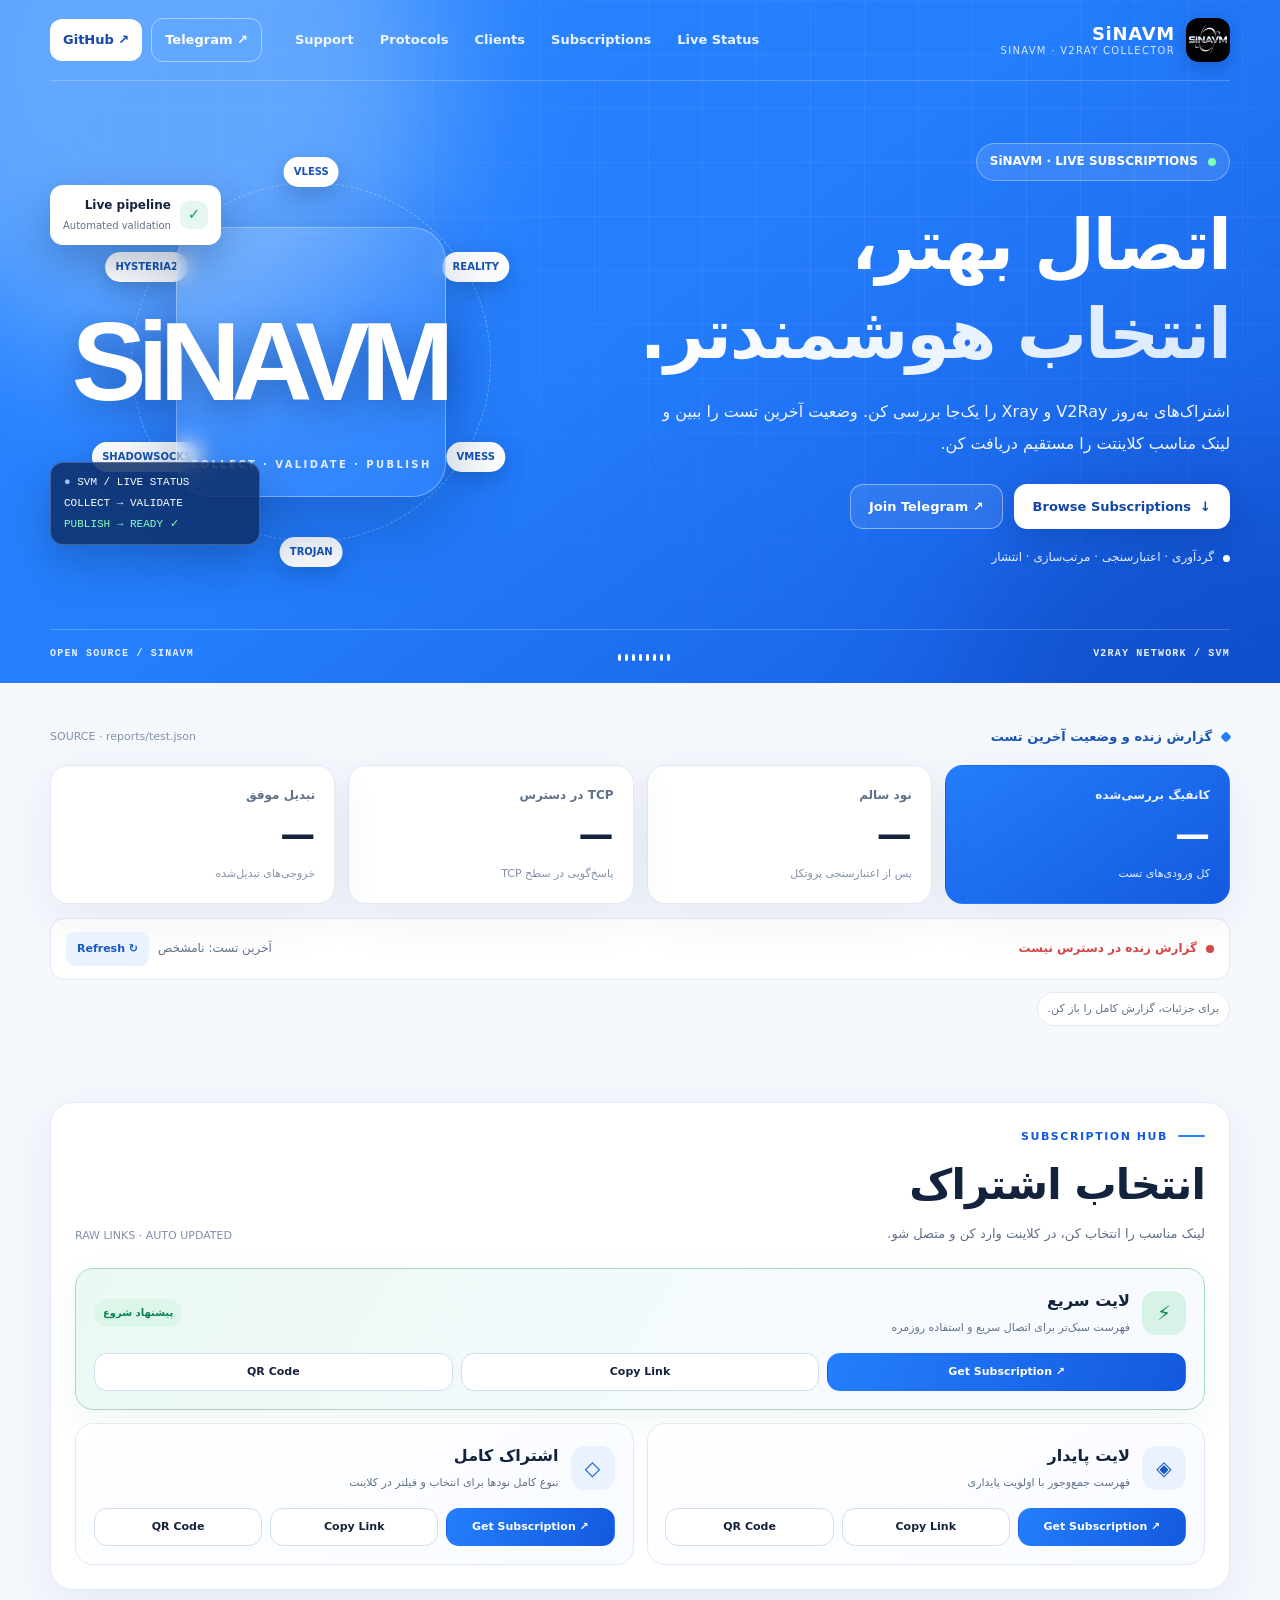
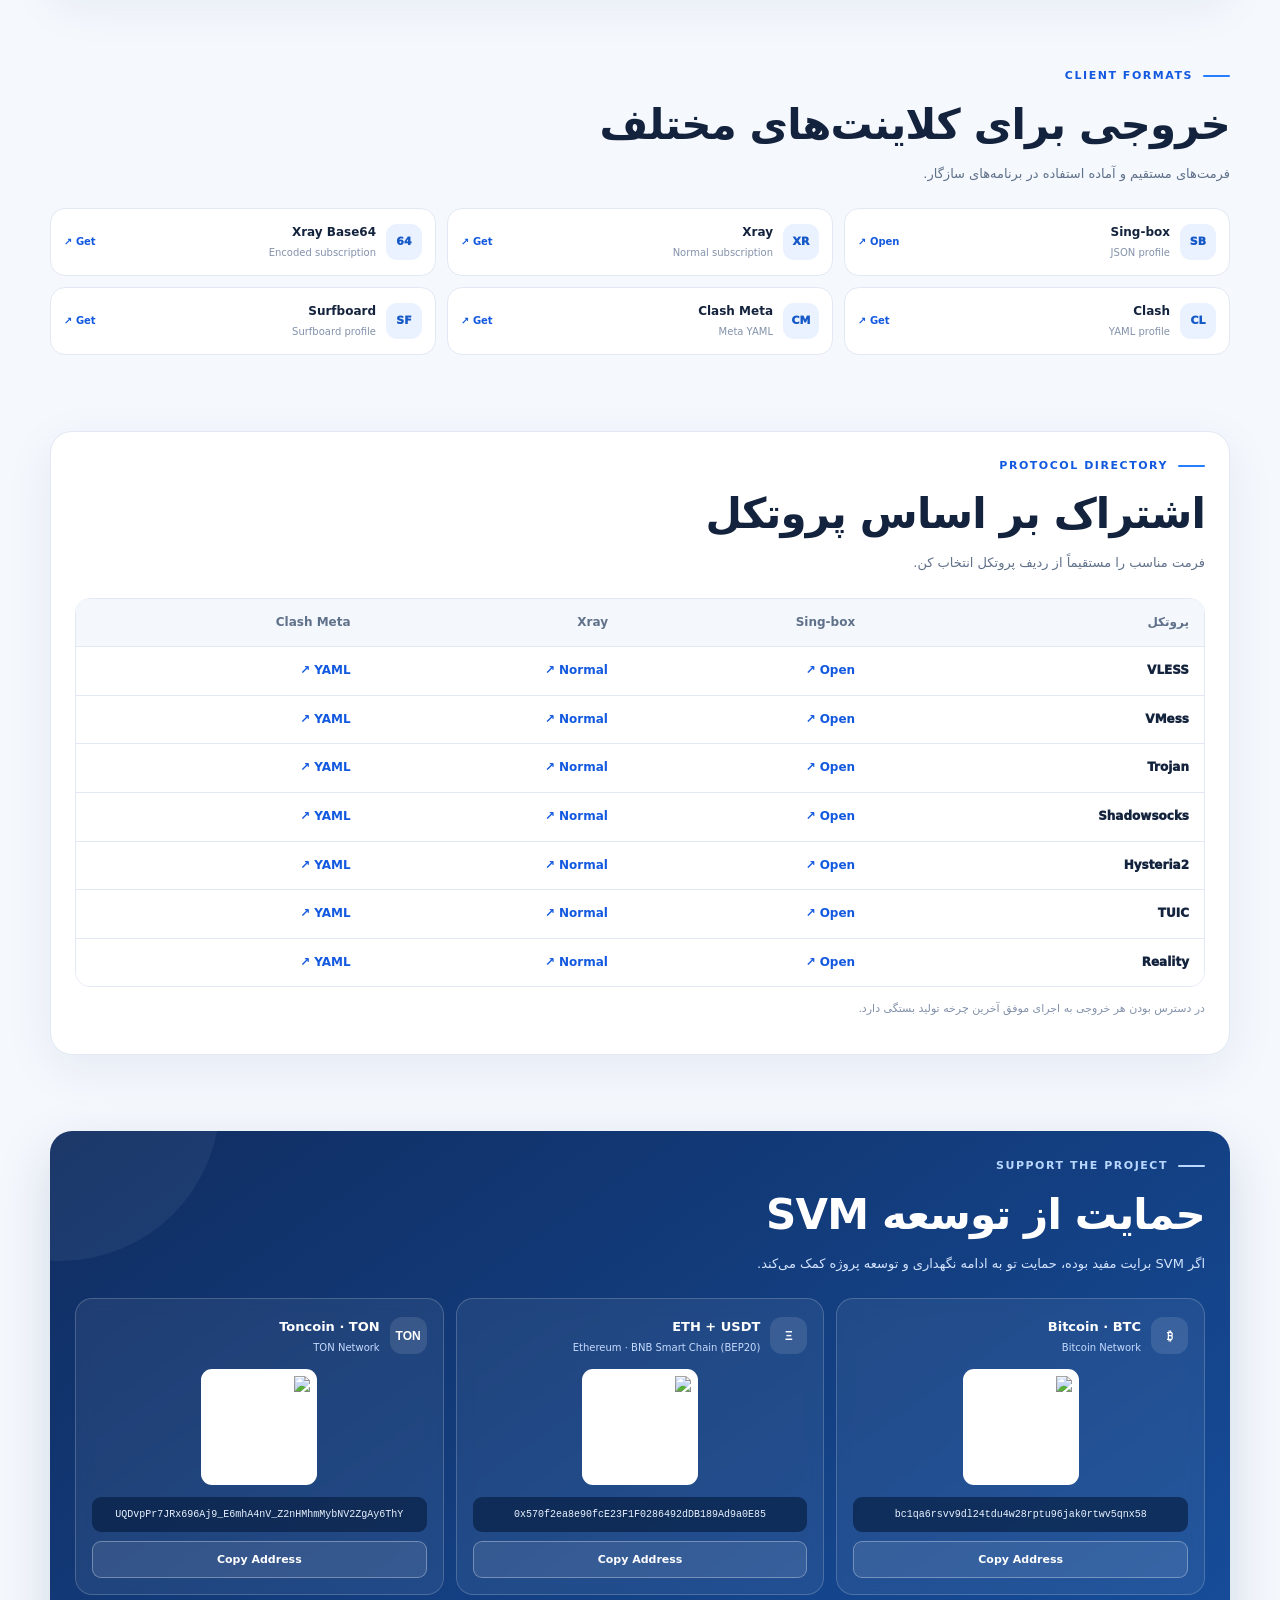
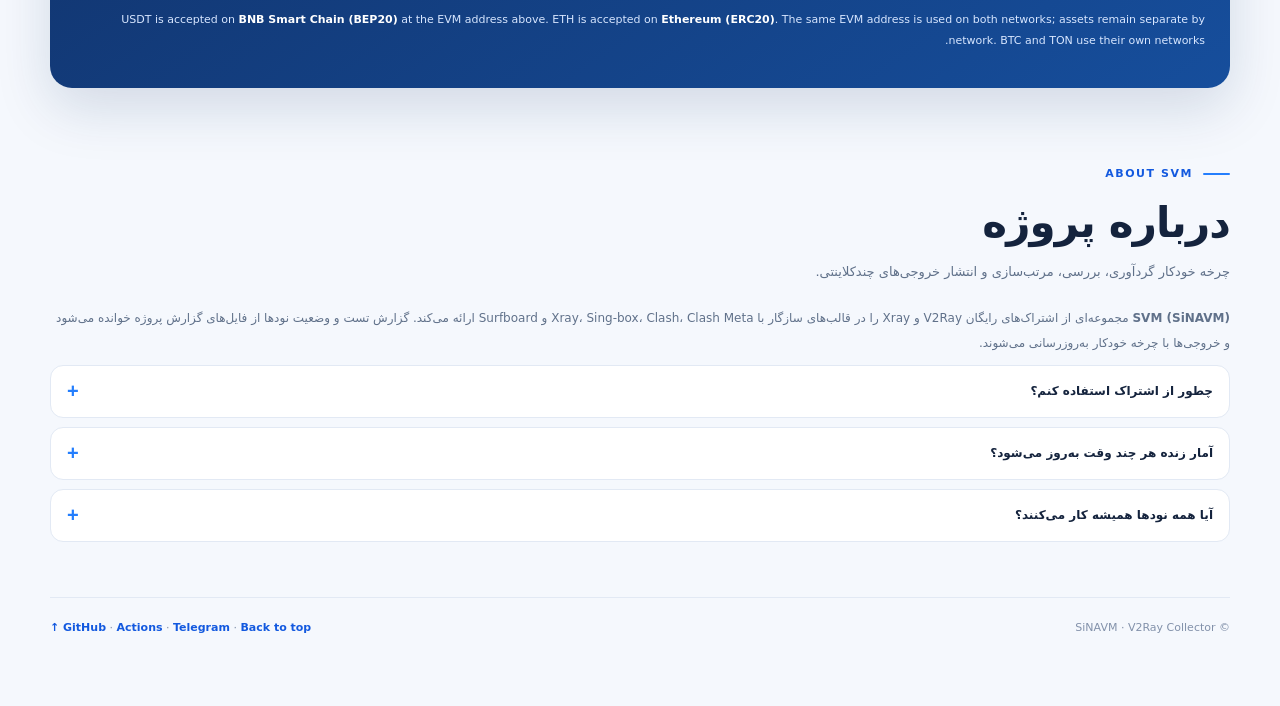
==== commit a4a75a4d: "Polish SiNAVM branding and English action buttons" ====
--- a/docs/index.html
+++ b/docs/index.html
@@ -16,48 +16,48 @@
 <meta property="og:locale" content="fa_IR">
 <meta property="og:site_name" content="SVM | SiNAVM">
 <meta property="og:url" content="https://sinavm.github.io/SVM/">
-<meta property="og:title" content="SVM | داشبورد زنده V2Ray و Xray">
+<meta property="og:title" content="SiNAVM | Live V2Ray and Xray Subscriptions">
 <meta property="og:description" content="اشتراک‌های به‌روز، گزارش تست و خروجی چندکلاینتی پروژه SVM.">
 <meta property="og:image" content="https://sinavm.github.io/SVM/docs/hero.svg">
 <meta property="og:image:alt" content="SVM V2Ray Collector">
 <meta name="twitter:card" content="summary_large_image">
-<meta name="twitter:title" content="SVM | V2Ray Collector">
+<meta name="twitter:title" content="SiNAVM | V2Ray Collector">
 <meta name="twitter:description" content="Live subscriptions, client formats and test reports.">
 <meta name="twitter:image" content="https://sinavm.github.io/SVM/docs/hero.svg">
-<script type="application/ld+json">{"@context":"https://schema.org","@graph":[{"@type":"Organization","@id":"https://sinavm.github.io/SVM/#organization","name":"SiNAVM","alternateName":"SVM","url":"https://sinavm.github.io/SVM/","logo":"https://sinavm.github.io/SVM/SEO_Logo.svg","sameAs":["https://github.com/sinavm/SVM","https://t.me/sinavm"]},{"@type":"WebSite","@id":"https://sinavm.github.io/SVM/#website","url":"https://sinavm.github.io/SVM/","name":"SVM","inLanguage":"fa-IR","publisher":{"@id":"https://sinavm.github.io/SVM/#organization"}},{"@type":"WebPage","@id":"https://sinavm.github.io/SVM/#webpage","url":"https://sinavm.github.io/SVM/","name":"SVM | داشبورد زنده اشتراک‌های V2Ray و Xray","inLanguage":"fa-IR","isPartOf":{"@id":"https://sinavm.github.io/SVM/#website"}}]}</script>
-<title>SVM | داشبورد زنده اشتراک‌های V2Ray و Xray | SiNAVM</title>
+<script type="application/ld+json">{"@context":"https://schema.org","@graph":[{"@type":"Organization","@id":"https://sinavm.github.io/SVM/#organization","name":"SiNAVM","alternateName":"SVM","url":"https://sinavm.github.io/SVM/","logo":"https://sinavm.github.io/SVM/SEO_Logo.svg","sameAs":["https://github.com/sinavm/SVM","https://t.me/sinavm"]},{"@type":"WebSite","@id":"https://sinavm.github.io/SVM/#website","url":"https://sinavm.github.io/SVM/","name":"SiNAVM","inLanguage":"fa-IR","publisher":{"@id":"https://sinavm.github.io/SVM/#organization"}},{"@type":"WebPage","@id":"https://sinavm.github.io/SVM/#webpage","url":"https://sinavm.github.io/SVM/","name":"SVM | داشبورد زنده اشتراک‌های V2Ray و Xray","inLanguage":"fa-IR","isPartOf":{"@id":"https://sinavm.github.io/SVM/#website"}}]}</script>
+<title>SiNAVM | Live V2Ray and Xray Subscriptions</title>
 </head>
 <body>
-<a class="skip" href="#main">رفتن به محتوای اصلی</a>
+<a class="skip" href="#main">Skip to content</a>
 <div class="site-top" id="top">
 <div class="atmosphere" aria-hidden="true"><div class="glow glow-a"></div><div class="glow glow-b"></div><div class="mesh"></div></div>
 <div class="shell">
 <header class="topbar">
-<a class="identity" href="#top" aria-label="صفحه اصلی SVM">
+<a class="identity" href="#top" aria-label="SiNAVM home">
 <span class="identity-icon"><img src="https://sinavm.github.io/SVM/SEO_Logo.svg" width="44" height="44" alt="" decoding="async"></span>
-<span class="identity-copy"><strong>SVM</strong><small>SINAVM · V2RAY COLLECTOR</small></span>
+<span class="identity-copy"><strong>SiNAVM</strong><small>SINAVM · V2RAY COLLECTOR</small></span>
 </a>
-<nav class="primary-nav" aria-label="ناوبری اصلی">
-<a href="#live">وضعیت زنده</a><a href="#subscriptions">اشتراک‌ها</a><a href="#formats">کلاینت‌ها</a><a href="#protocols">پروتکل‌ها</a><a href="#support">حمایت</a>
+<nav class="primary-nav" aria-label="Primary navigation">
+<a href="#live">Live Status</a><a href="#subscriptions">Subscriptions</a><a href="#formats">Clients</a><a href="#protocols">Protocols</a><a href="#support">Support</a>
 </nav>
 <div class="nav-tools">
 <a class="nav-telegram" href="https://t.me/sinavm" target="_blank" rel="noopener noreferrer">Telegram ↗</a>
 <a class="nav-git" href="https://github.com/sinavm/SVM" target="_blank" rel="noopener noreferrer">GitHub ↗</a>
 </div>
-<details class="mobile-menu"><summary aria-label="باز کردن منو">☰</summary><nav aria-label="منوی موبایل"><a href="#live">وضعیت زنده</a><a href="#subscriptions">اشتراک‌ها</a><a href="#formats">کلاینت‌ها</a><a href="#protocols">پروتکل‌ها</a><a href="#support">حمایت مالی</a><a href="https://t.me/sinavm">Telegram ↗</a><a href="https://github.com/sinavm/SVM">GitHub ↗</a></nav></details>
+<details class="mobile-menu"><summary aria-label="Open menu">☰</summary><nav aria-label="Mobile navigation"><a href="#live">Live Status</a><a href="#subscriptions">Subscriptions</a><a href="#formats">Clients</a><a href="#protocols">Protocols</a><a href="#support">Support</a><a href="https://t.me/sinavm">Telegram ↗</a><a href="https://github.com/sinavm/SVM">GitHub ↗</a></nav></details>
 </header>
 <section class="hero" aria-labelledby="hero-title">
 <div class="hero-text">
-<span class="eyebrow-pill"><i class="live-dot" aria-hidden="true"></i> داشبورد زنده اشتراک‌های SVM</span>
+<span class="eyebrow-pill"><i class="live-dot" aria-hidden="true"></i> SiNAVM · LIVE SUBSCRIPTIONS</span>
 <h1 id="hero-title"><span>اتصال بهتر،</span><span class="sheen">انتخاب هوشمندتر.</span></h1>
 <p class="hero-desc">اشتراک‌های به‌روز V2Ray و Xray را یک‌جا بررسی کن. وضعیت آخرین تست را ببین و لینک مناسب کلاینتت را مستقیم دریافت کن.</p>
-<div class="hero-actions"><a class="btn btn-white" href="#subscriptions">انتخاب اشتراک <span aria-hidden="true">↓</span></a><a class="btn btn-ghost" href="https://t.me/sinavm" target="_blank" rel="noopener noreferrer">Join Telegram ↗</a></div>
+<div class="hero-actions"><a class="btn btn-white" href="#subscriptions">Browse Subscriptions <span aria-hidden="true">↓</span></a><a class="btn btn-ghost" href="https://t.me/sinavm" target="_blank" rel="noopener noreferrer">Join Telegram ↗</a></div>
 <p class="hero-note"><i aria-hidden="true"></i> گردآوری · اعتبارسنجی · مرتب‌سازی · انتشار</p>
 </div>
 <div class="hero-visual" aria-label="نمای گرافیکی سامانه SVM">
 <div class="orbit orbit-a" aria-hidden="true"></div><div class="orbit orbit-b" aria-hidden="true"></div>
 <ul class="proto-orbit" aria-hidden="true"><li style="--i:0">VLESS</li><li style="--i:1">REALITY</li><li style="--i:2">VMESS</li><li style="--i:3">TROJAN</li><li style="--i:4">SHADOWSOCKS</li><li style="--i:5">HYSTERIA2</li></ul>
-<div class="brand-stage"><strong>SVM</strong><small>COLLECT · VALIDATE · PUBLISH</small></div>
+<div class="brand-stage"><strong>SiNAVM</strong><small>COLLECT · VALIDATE · PUBLISH</small></div>
 <div class="float-note"><span class="tick">✓</span><span><strong>Live pipeline</strong><small>Automated validation</small></span></div>
 <div class="probe-card"><span><b>●</b> SVM / LIVE STATUS</span><span>COLLECT → VALIDATE</span><span class="ok">PUBLISH → READY ✓</span></div>
 </div>
@@ -74,15 +74,15 @@
 <article class="stat"><span class="stat-k">TCP در دسترس</span><strong id="tcp">—</strong><span class="stat-foot">پاسخ‌گویی در سطح TCP</span></article>
 <article class="stat"><span class="stat-k">تبدیل موفق</span><strong id="converted">—</strong><span class="stat-foot">خروجی‌های تبدیل‌شده</span></article>
 </div>
-<div class="fresh-bar"><div class="fresh-status" id="health" data-state="loading" role="status" aria-live="polite"><i class="fresh-dot"></i><span id="health-text">در حال دریافت گزارش…</span></div><div class="fresh-right"><span id="tested-at">آخرین تست: —</span><button class="refresh-btn" id="refresh" type="button">به‌روزرسانی ↻</button></div></div>
+<div class="fresh-bar"><div class="fresh-status" id="health" data-state="loading" role="status" aria-live="polite"><i class="fresh-dot"></i><span id="health-text">در حال دریافت گزارش…</span></div><div class="fresh-right"><span id="tested-at">آخرین تست: —</span><button class="refresh-btn" id="refresh" type="button">Refresh ↻</button></div></div>
 <div class="type-row" id="types" aria-label="توزیع نودهای سالم"><span class="type-chip">در انتظار گزارش…</span></div>
 </section>
 <section class="hub" id="subscriptions" aria-labelledby="subscriptions-title">
 <div class="section-head"><div><div class="overline"><span class="overline-line"></span>SUBSCRIPTION HUB</div><h2 id="subscriptions-title">انتخاب اشتراک</h2><p>لینک مناسب را انتخاب کن، در کلاینت وارد کن و متصل شو.</p></div><span class="head-aside">RAW LINKS · AUTO UPDATED</span></div>
 <div class="subscription-list">
-<article class="subscription featured"><div class="sub-top"><span class="sub-icon">⚡</span><div class="sub-info"><h3>لایت سریع</h3><p>فهرست سبک‌تر برای اتصال سریع و استفاده روزمره</p></div><span class="tag">پیشنهاد شروع</span></div><div class="sub-actions"><a class="btn btn-blue" href="https://raw.githubusercontent.com/sinavm/SVM/main/lite/subscriptions/xray/normal/alive-fast">دریافت اشتراک ↗</a><button class="btn secondary copy" data-copy="https://raw.githubusercontent.com/sinavm/SVM/main/lite/subscriptions/xray/normal/alive-fast" type="button">Copy link</button><button class="btn secondary qr" data-qr="https://raw.githubusercontent.com/sinavm/SVM/main/lite/subscriptions/xray/normal/alive-fast" type="button">QR code</button></div></article>
-<article class="subscription"><div class="sub-top"><span class="sub-icon">◈</span><div class="sub-info"><h3>لایت پایدار</h3><p>فهرست جمع‌وجور با اولویت پایداری</p></div></div><div class="sub-actions"><a class="btn btn-blue" href="https://raw.githubusercontent.com/sinavm/SVM/main/lite/subscriptions/xray/normal/alive-stable">دریافت اشتراک ↗</a><button class="btn secondary copy" data-copy="https://raw.githubusercontent.com/sinavm/SVM/main/lite/subscriptions/xray/normal/alive-stable" type="button">Copy link</button><button class="btn secondary qr" data-qr="https://raw.githubusercontent.com/sinavm/SVM/main/lite/subscriptions/xray/normal/alive-stable" type="button">QR code</button></div></article>
-<article class="subscription"><div class="sub-top"><span class="sub-icon">◇</span><div class="sub-info"><h3>اشتراک کامل</h3><p>تنوع کامل نودها برای انتخاب و فیلتر در کلاینت</p></div></div><div class="sub-actions"><a class="btn btn-blue" href="https://raw.githubusercontent.com/sinavm/SVM/main/subscriptions/xray/normal/mix">دریافت اشتراک ↗</a><button class="btn secondary copy" data-copy="https://raw.githubusercontent.com/sinavm/SVM/main/subscriptions/xray/normal/mix" type="button">Copy link</button><button class="btn secondary qr" data-qr="https://raw.githubusercontent.com/sinavm/SVM/main/subscriptions/xray/normal/mix" type="button">QR code</button></div></article>
+<article class="subscription featured"><div class="sub-top"><span class="sub-icon">⚡</span><div class="sub-info"><h3>لایت سریع</h3><p>فهرست سبک‌تر برای اتصال سریع و استفاده روزمره</p></div><span class="tag">پیشنهاد شروع</span></div><div class="sub-actions"><a class="btn btn-blue" href="https://raw.githubusercontent.com/sinavm/SVM/main/lite/subscriptions/xray/normal/alive-fast">Get Subscription ↗</a><button class="btn secondary copy" data-copy="https://raw.githubusercontent.com/sinavm/SVM/main/lite/subscriptions/xray/normal/alive-fast" type="button">Copy Link</button><button class="btn secondary qr" data-qr="https://raw.githubusercontent.com/sinavm/SVM/main/lite/subscriptions/xray/normal/alive-fast" type="button">QR Code</button></div></article>
+<article class="subscription"><div class="sub-top"><span class="sub-icon">◈</span><div class="sub-info"><h3>لایت پایدار</h3><p>فهرست جمع‌وجور با اولویت پایداری</p></div></div><div class="sub-actions"><a class="btn btn-blue" href="https://raw.githubusercontent.com/sinavm/SVM/main/lite/subscriptions/xray/normal/alive-stable">Get Subscription ↗</a><button class="btn secondary copy" data-copy="https://raw.githubusercontent.com/sinavm/SVM/main/lite/subscriptions/xray/normal/alive-stable" type="button">Copy Link</button><button class="btn secondary qr" data-qr="https://raw.githubusercontent.com/sinavm/SVM/main/lite/subscriptions/xray/normal/alive-stable" type="button">QR Code</button></div></article>
+<article class="subscription"><div class="sub-top"><span class="sub-icon">◇</span><div class="sub-info"><h3>اشتراک کامل</h3><p>تنوع کامل نودها برای انتخاب و فیلتر در کلاینت</p></div></div><div class="sub-actions"><a class="btn btn-blue" href="https://raw.githubusercontent.com/sinavm/SVM/main/subscriptions/xray/normal/mix">Get Subscription ↗</a><button class="btn secondary copy" data-copy="https://raw.githubusercontent.com/sinavm/SVM/main/subscriptions/xray/normal/mix" type="button">Copy Link</button><button class="btn secondary qr" data-qr="https://raw.githubusercontent.com/sinavm/SVM/main/subscriptions/xray/normal/mix" type="button">QR Code</button></div></article>
 </div>
 </section>
 <section id="formats" aria-labelledby="formats-title">
@@ -111,9 +111,9 @@
 <section class="donation" id="support" aria-labelledby="support-title">
 <div class="section-head"><div><div class="overline"><span class="overline-line"></span>SUPPORT THE PROJECT</div><h2 id="support-title">حمایت از توسعه SVM</h2><p>اگر SVM برایت مفید بوده، حمایت تو به ادامه نگهداری و توسعه پروژه کمک می‌کند.</p></div></div>
 <div class="wallet-grid">
-<article class="wallet-card"><div class="wallet-head"><span class="coin">₿</span><span><strong>Bitcoin · BTC</strong><small>Bitcoin Network</small></span></div><div class="wallet-qr"><img data-wallet-qr="btc" alt="Bitcoin wallet QR" loading="lazy"></div><code class="wallet-address">bc1qa6rsvv9dl24tdu4w28rptu96jak0rtwv5qnx58</code><button class="wallet-copy" data-copy="bc1qa6rsvv9dl24tdu4w28rptu96jak0rtwv5qnx58" type="button">Copy address</button></article>
-<article class="wallet-card"><div class="wallet-head"><span class="coin">Ξ</span><span><strong>ETH + USDT</strong><small>Ethereum · BNB Smart Chain (BEP20)</small></span></div><div class="wallet-qr"><img data-wallet-qr="evm" alt="EVM wallet QR" loading="lazy"></div><code class="wallet-address">0x570f2ea8e90fcE23F1F0286492dDB189Ad9a0E85</code><button class="wallet-copy" data-copy="0x570f2ea8e90fcE23F1F0286492dDB189Ad9a0E85" type="button">Copy address</button></article>
-<article class="wallet-card"><div class="wallet-head"><span class="coin">TON</span><span><strong>Toncoin · TON</strong><small>TON Network</small></span></div><div class="wallet-qr"><img data-wallet-qr="ton" alt="TON wallet QR" loading="lazy"></div><code class="wallet-address">UQDvpPr7JRx696Aj9_E6mhA4nV_Z2nHMhmMybNV2ZgAy6ThY</code><button class="wallet-copy" data-copy="UQDvpPr7JRx696Aj9_E6mhA4nV_Z2nHMhmMybNV2ZgAy6ThY" type="button">Copy address</button></article>
+<article class="wallet-card"><div class="wallet-head"><span class="coin">₿</span><span><strong>Bitcoin · BTC</strong><small>Bitcoin Network</small></span></div><div class="wallet-qr"><img data-wallet-qr="btc" alt="Bitcoin wallet QR" loading="lazy"></div><code class="wallet-address">bc1qa6rsvv9dl24tdu4w28rptu96jak0rtwv5qnx58</code><button class="wallet-copy" data-copy="bc1qa6rsvv9dl24tdu4w28rptu96jak0rtwv5qnx58" type="button">Copy Address</button></article>
+<article class="wallet-card"><div class="wallet-head"><span class="coin">Ξ</span><span><strong>ETH + USDT</strong><small>Ethereum · BNB Smart Chain (BEP20)</small></span></div><div class="wallet-qr"><img data-wallet-qr="evm" alt="EVM wallet QR" loading="lazy"></div><code class="wallet-address">0x570f2ea8e90fcE23F1F0286492dDB189Ad9a0E85</code><button class="wallet-copy" data-copy="0x570f2ea8e90fcE23F1F0286492dDB189Ad9a0E85" type="button">Copy Address</button></article>
+<article class="wallet-card"><div class="wallet-head"><span class="coin">TON</span><span><strong>Toncoin · TON</strong><small>TON Network</small></span></div><div class="wallet-qr"><img data-wallet-qr="ton" alt="TON wallet QR" loading="lazy"></div><code class="wallet-address">UQDvpPr7JRx696Aj9_E6mhA4nV_Z2nHMhmMybNV2ZgAy6ThY</code><button class="wallet-copy" data-copy="UQDvpPr7JRx696Aj9_E6mhA4nV_Z2nHMhmMybNV2ZgAy6ThY" type="button">Copy Address</button></article>
 </div>
 <p class="wallet-note">USDT is accepted on <strong>BNB Smart Chain (BEP20)</strong> at the EVM address above. ETH is accepted on <strong>Ethereum (ERC20)</strong>. The same EVM address is used on both networks; assets remain separate by network. BTC and TON use their own networks.</p>
 </section>
@@ -126,7 +126,7 @@
 <details class="faq-item"><summary>آیا همه نودها همیشه کار می‌کنند؟</summary><p>خیر. وضعیت نودها ممکن است با زمان، اپراتور و موقعیت جغرافیایی تغییر کند. گزارش تست فقط وضعیت زمان بررسی را نشان می‌دهد.</p></details>
 </div>
 </section>
-<footer><span>© SVM · SiNAVM · V2Ray Collector</span><span><a href="https://github.com/sinavm/SVM">GitHub</a> · <a href="https://github.com/sinavm/SVM/actions">Actions</a> · <a href="https://t.me/sinavm">Telegram</a> · <a href="#top">Back to top ↑</a></span></footer>
+<footer><span>© SiNAVM · V2Ray Collector</span><span><a href="https://github.com/sinavm/SVM">GitHub</a> · <a href="https://github.com/sinavm/SVM/actions">Actions</a> · <a href="https://t.me/sinavm">Telegram</a> · <a href="#top">Back to top ↑</a></span></footer>
 </main>
 <div class="toast" id="toast" role="status" aria-live="polite"></div>
 <script src="app.js?v=20261107-visual-1" defer></script>
--- a/docs/styles.css
+++ b/docs/styles.css
@@ -175,3 +175,5 @@
 @media(max-width:700px){.shell{width:calc(100% - 28px)}.topbar{padding:12px 0}.primary-nav,.nav-tools{display:none}.mobile-menu{display:block;margin-inline-start:auto}.hero{grid-template-columns:1fr;gap:12px;padding:38px 0 30px}.hero-text{text-align:center}.hero-desc{margin-inline:auto;font-size:14px}.hero-actions,.hero-note{justify-content:center}.hero-visual{min-height:300px}.orbit-a{width:280px}.orbit-b{width:210px}.brand-stage{width:190px;border-radius:25px}.brand-stage small{bottom:15px;font-size:8px}.proto-orbit li{transform:rotate(calc(var(--i)*60deg - 90deg)) translate(145px) rotate(calc(var(--i)*-60deg + 90deg)) translate(-50%,-50%);font-size:9px;padding:5px 8px}.float-note{inset-inline-end:0;top:0}.probe-card{inset-inline-start:0;bottom:0;min-width:175px;font-size:9px}.hero-rail{font-size:8px;letter-spacing:.05em}main>section{margin-top:52px}main>section.overview{margin-top:28px}.stats-grid{grid-template-columns:repeat(2,minmax(0,1fr));gap:9px}.stat{padding:14px}.stat strong{font-size:27px}.fresh-bar{align-items:flex-start}.fresh-right{width:100%;justify-content:space-between}.hub,.data-panel,.donation{padding:17px;border-radius:18px}.section-head{margin-bottom:17px}.section-head h2{font-size:27px}.subscription-list{grid-template-columns:1fr}.subscription.featured{grid-column:auto}.format-grid{grid-template-columns:repeat(2,minmax(0,1fr))}.wallet-grid{grid-template-columns:1fr}.wallet-card:last-child{grid-column:auto;max-width:none}.wallet-card{display:grid;grid-template-columns:1fr 116px;column-gap:13px;align-items:center}.wallet-head{grid-column:1/-1}.wallet-qr{grid-column:2;grid-row:2/4;margin:0}.wallet-address{grid-column:1;grid-row:2}.wallet-copy{grid-column:1;grid-row:3;margin-top:8px}.wallet-note{font-size:10px}}
 @media(max-width:420px){.hero h1{font-size:37px}.hero-visual{min-height:270px}.orbit-a{width:245px}.orbit-b{width:185px}.brand-stage{width:165px}.proto-orbit li{transform:rotate(calc(var(--i)*60deg - 90deg)) translate(122px) rotate(calc(var(--i)*-60deg + 90deg)) translate(-50%,-50%);font-size:8px}.float-note{padding:7px 9px}.float-note strong{font-size:10px}.float-note small{font-size:8px}.probe-card{min-width:150px;padding:8px;font-size:8px}.format-grid{grid-template-columns:1fr}.wallet-card{grid-template-columns:1fr 94px}.wallet-qr{width:94px;height:94px}.hero-rail span:last-child{display:none}.caption{font-size:11px}.runner{font-size:9px}}
 @media(prefers-reduced-motion:reduce){*,*::before,*::after{scroll-behavior:auto!important;animation-duration:.01ms!important;animation-iteration-count:1!important;transition-duration:.01ms!important}}
+
+.btn,.refresh-btn,.wallet-copy,.nav-telegram,.nav-git,.primary-nav a,.mobile-menu nav a{direction:ltr;unicode-bidi:isolate}
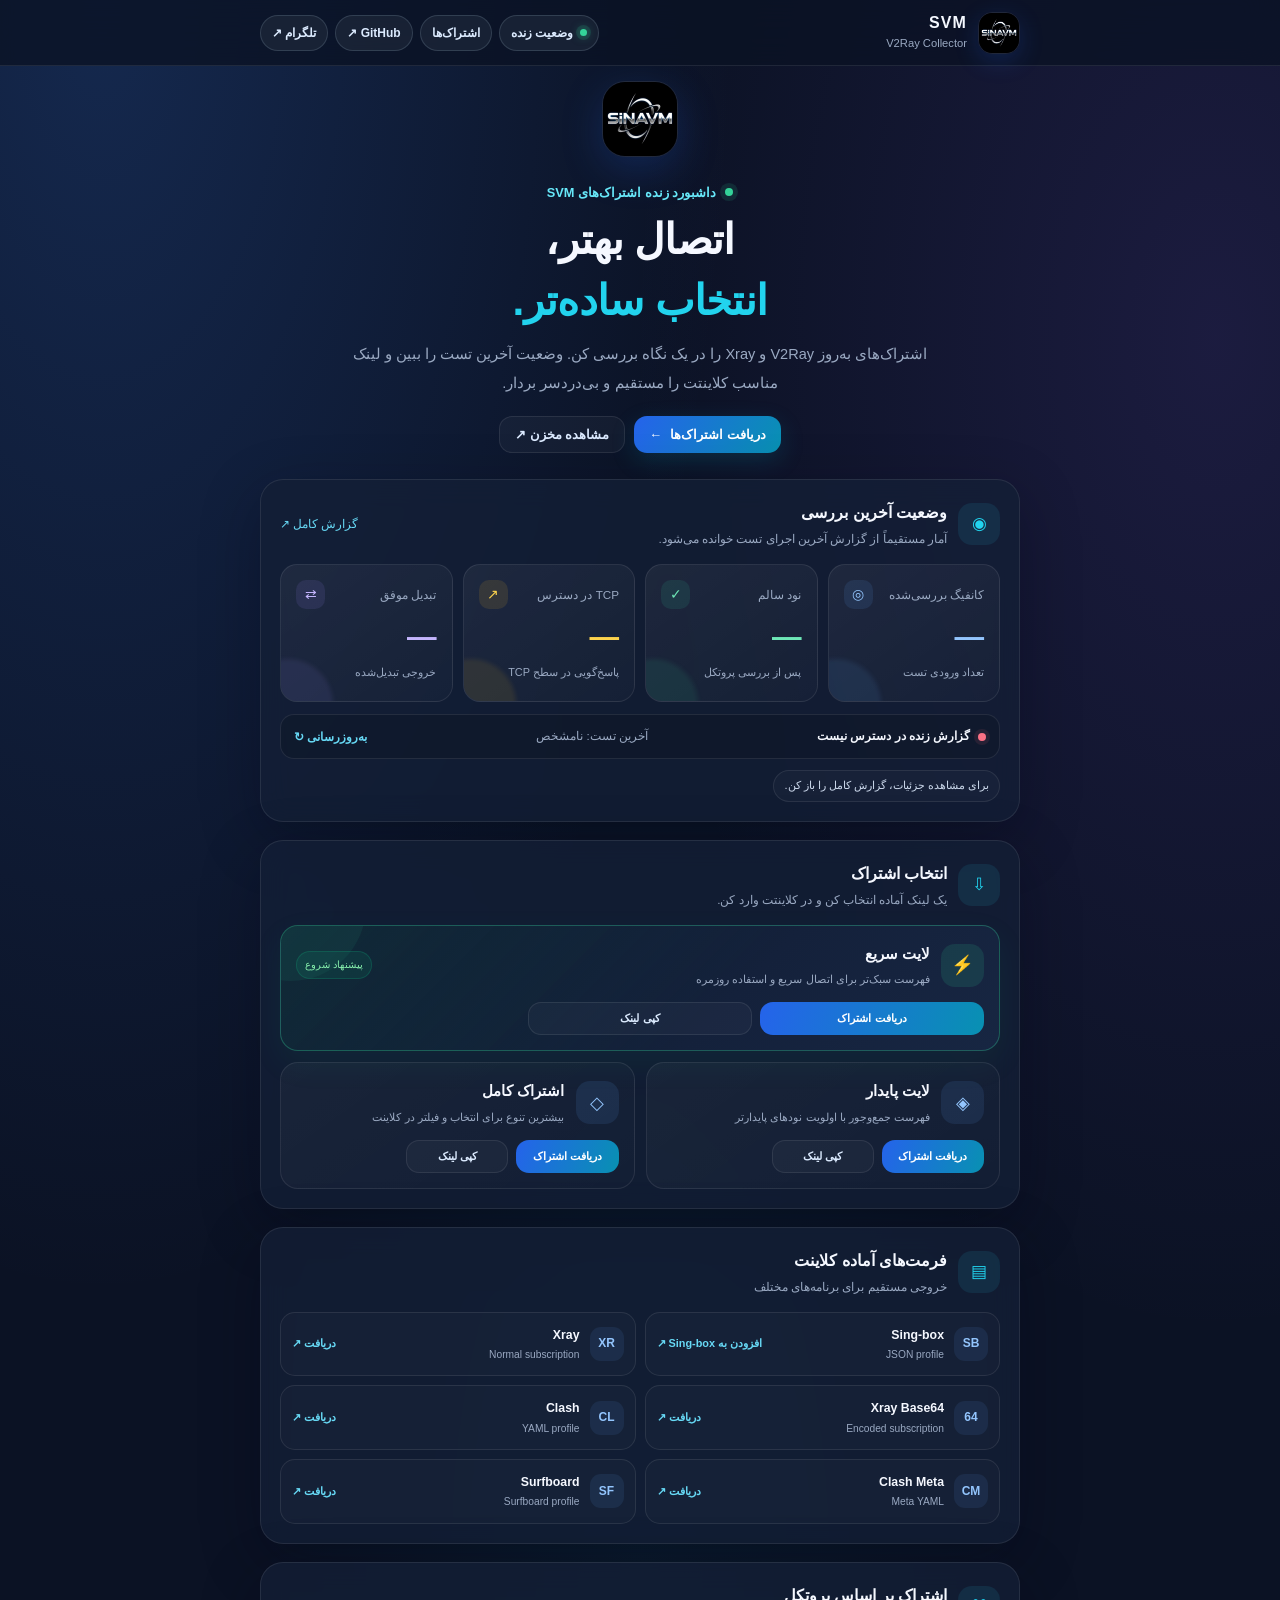
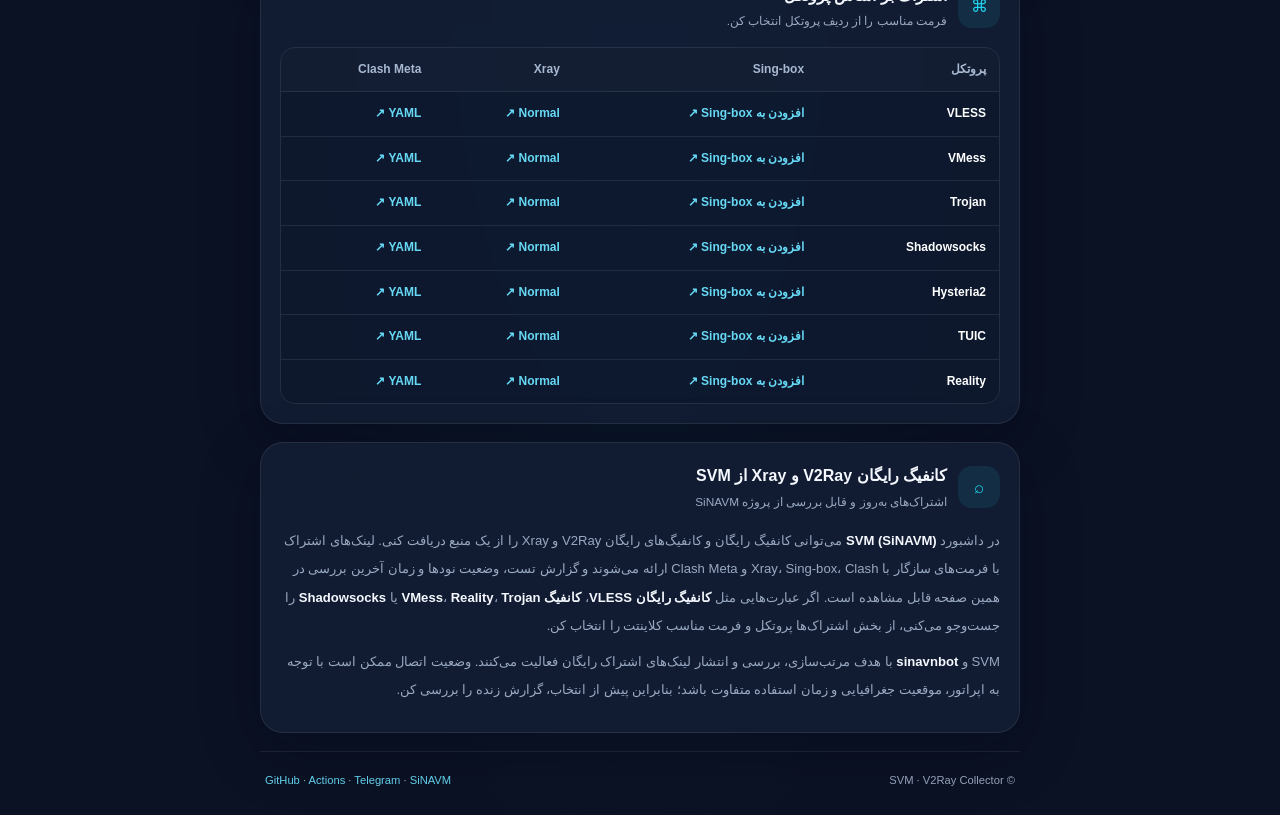
==== commit ef9d543c: "Restore Finland backup site with hamburger menu" ====
--- a/docs/index.html
+++ b/docs/index.html
@@ -3,132 +3,306 @@
 <head>
 <meta charset="utf-8">
 <meta name="viewport" content="width=device-width,initial-scale=1">
-<meta name="theme-color" content="#247EFD">
-<meta name="description" content="داشبورد زنده SVM برای دریافت اشتراک‌های رایگان V2Ray و Xray، مشاهده گزارش تست، انتخاب فرمت کلاینت و دریافت لینک‌های به‌روز.">
-<meta name="robots" content="index,follow,max-image-preview:large">
+<meta name="theme-color" content="#0b1224">
+<meta name="description" content="دریافت کانفیگ رایگان V2Ray و Xray از SVM و SiNAVM؛ اشتراک‌های رایگان و به‌روز VLESS، VMess، Reality، Trojan و Shadowsocks با تست زنده و لینک مستقیم برای کلاینت‌ها.">
+<meta name="robots" content="index,follow,max-image-preview:large,max-snippet:-1,max-video-preview:-1">
 <meta name="author" content="SiNAVM">
 <meta name="application-name" content="SVM">
 <link rel="canonical" href="https://sinavm.github.io/SVM/">
+<link rel="sitemap" type="application/xml" href="https://sinavm.github.io/SVM/sitemap.xml">
+<link rel="alternate" hreflang="fa" href="https://sinavm.github.io/SVM/">
 <link rel="icon" type="image/svg+xml" href="https://sinavm.github.io/SVM/SEO_Logo.svg">
-<link rel="preconnect" href="https://raw.githubusercontent.com">
-<link rel="stylesheet" href="styles.css?v=20261107-visual-1">
+<link rel="shortcut icon" href="https://sinavm.github.io/SVM/SEO_Logo.svg">
 <meta property="og:type" content="website">
 <meta property="og:locale" content="fa_IR">
 <meta property="og:site_name" content="SVM | SiNAVM">
 <meta property="og:url" content="https://sinavm.github.io/SVM/">
-<meta property="og:title" content="SiNAVM | Live V2Ray and Xray Subscriptions">
-<meta property="og:description" content="اشتراک‌های به‌روز، گزارش تست و خروجی چندکلاینتی پروژه SVM.">
-<meta property="og:image" content="https://sinavm.github.io/SVM/docs/hero.svg">
-<meta property="og:image:alt" content="SVM V2Ray Collector">
-<meta name="twitter:card" content="summary_large_image">
-<meta name="twitter:title" content="SiNAVM | V2Ray Collector">
-<meta name="twitter:description" content="Live subscriptions, client formats and test reports.">
-<meta name="twitter:image" content="https://sinavm.github.io/SVM/docs/hero.svg">
-<script type="application/ld+json">{"@context":"https://schema.org","@graph":[{"@type":"Organization","@id":"https://sinavm.github.io/SVM/#organization","name":"SiNAVM","alternateName":"SVM","url":"https://sinavm.github.io/SVM/","logo":"https://sinavm.github.io/SVM/SEO_Logo.svg","sameAs":["https://github.com/sinavm/SVM","https://t.me/sinavm"]},{"@type":"WebSite","@id":"https://sinavm.github.io/SVM/#website","url":"https://sinavm.github.io/SVM/","name":"SiNAVM","inLanguage":"fa-IR","publisher":{"@id":"https://sinavm.github.io/SVM/#organization"}},{"@type":"WebPage","@id":"https://sinavm.github.io/SVM/#webpage","url":"https://sinavm.github.io/SVM/","name":"SVM | داشبورد زنده اشتراک‌های V2Ray و Xray","inLanguage":"fa-IR","isPartOf":{"@id":"https://sinavm.github.io/SVM/#website"}}]}</script>
-<title>SiNAVM | Live V2Ray and Xray Subscriptions</title>
+<meta property="og:title" content="SVM | کانفیگ رایگان V2Ray و Xray">
+<meta property="og:description" content="کانفیگ‌های رایگان و به‌روز V2Ray و Xray از SiNAVM؛ لینک اشتراک مستقیم، تست زنده و پشتیبانی از کلاینت‌های محبوب.">
+<meta property="og:image" content="https://sinavm.github.io/SVM/SEO_Logo.svg">
+<meta property="og:image:alt" content="لوگوی SVM و SiNAVM">
+<meta name="twitter:card" content="summary">
+<meta name="twitter:title" content="SVM | کانفیگ رایگان V2Ray و Xray">
+<meta name="twitter:description" content="کانفیگ‌های رایگان V2Ray و Xray، اشتراک‌های به‌روز و لینک مستقیم از SiNAVM.">
+<meta name="twitter:image" content="https://sinavm.github.io/SVM/SEO_Logo.svg">
+<script type="application/ld+json">
+{"@context":"https://schema.org","@graph":[{"@type":"Organization","@id":"https://sinavm.github.io/SVM/#organization","name":"SiNAVM","alternateName":["SVM","sinavnbot"],"url":"https://sinavm.github.io/SVM/","logo":{"@type":"ImageObject","url":"https://sinavm.github.io/SVM/SEO_Logo.svg","width":512,"height":512},"sameAs":["https://github.com/sinavm/SVM","https://t.me/sinavm"]},{"@type":"WebSite","@id":"https://sinavm.github.io/SVM/#website","url":"https://sinavm.github.io/SVM/","name":"SVM","alternateName":["SiNAVM","sinavnbot"],"inLanguage":"fa-IR","publisher":{"@id":"https://sinavm.github.io/SVM/#organization"}},{"@type":"WebPage","@id":"https://sinavm.github.io/SVM/#webpage","url":"https://sinavm.github.io/SVM/","name":"SVM | کانفیگ رایگان V2Ray و Xray","description":"دریافت کانفیگ رایگان V2Ray و Xray از SVM و SiNAVM؛ اشتراک‌های به‌روز با تست زنده و لینک مستقیم.","inLanguage":"fa-IR","isPartOf":{"@id":"https://sinavm.github.io/SVM/#website"},"about":{"@id":"https://sinavm.github.io/SVM/#organization"},"primaryImageOfPage":{"@type":"ImageObject","url":"https://sinavm.github.io/SVM/SEO_Logo.svg"}}]}
+</script>
+<title>SVM | کانفیگ رایگان V2Ray و Xray – اشتراک‌های به‌روز | SiNAVM</title>
+<style>
+:root{color-scheme:dark;--bg:#0b1224;--panel:rgba(20,31,54,.78);--panel-solid:#111e35;--line:rgba(255,255,255,.085);--muted:#9aa9c2;--text:#f5f8ff;--blue:#60a5fa;--cyan:#22d3ee;--green:#34d399;--purple:#a78bfa;--amber:#fbbf24;--red:#fb7185;--shadow:0 18px 60px rgba(2,6,23,.3)}
+*{box-sizing:border-box;-webkit-tap-highlight-color:transparent}
+html{scroll-behavior:smooth;scroll-padding-top:86px}
+body{margin:0;min-height:100vh;background:radial-gradient(ellipse at 8% 0%,rgba(59,130,246,.2),transparent 38%),radial-gradient(ellipse at 95% 14%,rgba(139,92,246,.13),transparent 34%),radial-gradient(ellipse at 50% 65%,rgba(8,145,178,.07),transparent 42%),var(--bg);color:var(--text);font-family:Vazirmatn,Tahoma,sans-serif;line-height:1.8}
+a{color:inherit;text-decoration:none}
+button{font:inherit}
+.shell{width:min(100% - 28px,760px);margin:auto}
+.top{height:66px;position:sticky;top:0;z-index:10;display:flex;align-items:center;justify-content:space-between;gap:12px;background:rgba(11,18,36,.78);backdrop-filter:blur(18px);border-bottom:1px solid var(--line)}
+.top-inner{width:min(100% - 28px,760px);margin:auto;display:flex;align-items:center;justify-content:space-between;gap:12px;min-width:0}
+.brand{display:flex;align-items:center;gap:11px;min-width:0}
+.brand img{width:42px;height:42px;object-fit:cover;border-radius:14px;border:1px solid var(--line);box-shadow:0 7px 24px rgba(37,99,235,.2)}
+.brand strong{display:block;font-size:1rem;letter-spacing:.07em;line-height:1.35}
+.brand small{display:block;color:var(--muted);font-size:.7rem}
+.nav{display:flex;gap:7px;align-items:center;flex-wrap:nowrap;min-width:0}
+.nav a,.nav a:link,.nav a:visited,.nav a:hover,.nav a:active{display:inline-flex;align-items:center;justify-content:center;white-space:nowrap;min-height:36px;border:1px solid rgba(148,163,184,.22);border-radius:999px;padding:6px 11px;color:#dbeafe;font-size:.75rem;font-weight:700;line-height:1.5;background:rgba(30,41,59,.72);text-decoration:none!important;text-decoration-line:none!important;text-decoration-thickness:0!important;text-underline-offset:0!important;box-shadow:none;transition:background .2s,border-color .2s,color .2s}
+.nav a:hover{border-color:rgba(96,165,250,.65);color:#fff;background:rgba(59,130,246,.16)}
+.nav a:focus-visible{outline:2px solid var(--blue);outline-offset:3px}
+.nav a::before,.nav a::after{content:none!important;display:none!important}
+.nav a span{ text-decoration:none!important }
+.nav-live-dot{display:inline-block;width:7px;height:7px;margin-left:7px;vertical-align:middle;border-radius:50%;background:var(--green);box-shadow:0 0 0 4px rgba(52,211,153,.13),0 0 10px rgba(52,211,153,.55)}
+main{display:grid;gap:18px;margin:28px auto 54px}
+.hero{text-align:center;padding:15px 12px 8px}
+.hero-logo{width:76px;height:76px;border-radius:23px;object-fit:cover;border:1px solid var(--line);box-shadow:0 12px 42px rgba(37,99,235,.22)}
+.eyebrow{display:flex;justify-content:center;align-items:center;gap:9px;color:#67e8f9;font-size:.8rem;font-weight:800;margin:14px 0 5px}
+.pulse{width:8px;height:8px;border-radius:50%;background:var(--green);box-shadow:0 0 0 5px rgba(52,211,153,.12)}
+h1{font-size:clamp(1.8rem,6vw,2.65rem);line-height:1.45;margin:0;font-weight:900;letter-spacing:-.7px}
+.hero h1 span{color:var(--cyan)}
+.hero p{color:var(--muted);line-height:2;margin:8px auto 0;max-width:590px;font-size:.91rem}
+.hero-actions{display:flex;justify-content:center;gap:9px;flex-wrap:wrap;margin-top:18px}
+.btn{border:0;border-radius:13px;padding:10px 15px;display:inline-flex;align-items:center;justify-content:center;gap:8px;font:800 .8rem Vazirmatn,sans-serif;cursor:pointer;transition:transform .2s,border-color .2s,filter .2s}
+.btn:hover{transform:translateY(-2px);filter:brightness(1.08)}
+.btn-primary{background:linear-gradient(120deg,#2563eb,#0891b2);color:#fff;box-shadow:0 8px 24px rgba(8,145,178,.2)}
+.btn-ghost{background:#ffffff09;border:1px solid var(--line);color:#dceaff}
+.panel{background:var(--panel);border:1px solid var(--line);border-radius:23px;padding:19px;box-shadow:var(--shadow);backdrop-filter:blur(14px)}
+.section-head{display:flex;align-items:center;gap:11px;margin-bottom:15px}
+.section-icon{width:42px;height:42px;flex:0 0 42px;border-radius:14px;display:grid;place-items:center;background:#22d3ee18;color:var(--cyan);font-size:1.08rem}
+.section-head h2{font-size:1rem;margin:0;font-weight:900}
+.section-head p{font-size:.74rem;color:var(--muted);margin:1px 0 0;line-height:1.7}
+.head-copy{min-width:0;flex:1}
+.head-link{font-size:.73rem;color:#67d9f5;white-space:nowrap}
+.stats{display:grid;grid-template-columns:repeat(2,minmax(0,1fr));gap:10px}
+.stat{position:relative;overflow:hidden;border:1px solid var(--line);background:linear-gradient(145deg,rgba(255,255,255,.055),rgba(255,255,255,.018));border-radius:17px;padding:14px;min-width:0}
+.stat:after{content:"";position:absolute;width:90px;height:90px;left:-38px;bottom:-48px;border-radius:50%;background:var(--glow,rgba(96,165,250,.13));filter:blur(2px)}
+.stat-label{display:flex;align-items:center;justify-content:space-between;gap:8px;color:var(--muted);font-size:.73rem}
+.stat-symbol{width:29px;height:29px;border-radius:10px;display:grid;place-items:center;background:var(--symbol-bg,#60a5fa18);color:var(--symbol,#93c5fd);font-size:.9rem}
+.stat strong{display:block;font-size:1.85rem;line-height:1.4;margin-top:7px;font-weight:900;font-variant-numeric:tabular-nums}
+.stat small{color:var(--muted);font-size:.68rem}
+.stat.blue{--symbol:#93c5fd;--symbol-bg:#60a5fa1c;--glow:#60a5fa18}.stat.green{--symbol:#6ee7b7;--symbol-bg:#34d3991c;--glow:#34d39918}.stat.amber{--symbol:#fcd34d;--symbol-bg:#fbbf241c;--glow:#fbbf2418}.stat.purple{--symbol:#c4b5fd;--symbol-bg:#a78bfa1c;--glow:#a78bfa18}
+.stat.blue strong{color:#93c5fd}.stat.green strong{color:#6ee7b7}.stat.amber strong{color:#fcd34d}.stat.purple strong{color:#c4b5fd}
+.statusline{display:flex;align-items:center;justify-content:space-between;gap:10px;flex-wrap:wrap;margin-top:12px;padding:11px 13px;border-radius:14px;background:#00000020;border:1px solid var(--line);font-size:.72rem;color:var(--muted)}
+.health{display:inline-flex;align-items:center;gap:8px}
+.health-dot{width:8px;height:8px;border-radius:50%;background:var(--amber);box-shadow:0 0 0 4px #fbbf2418}
+.health.ok .health-dot{background:var(--green);box-shadow:0 0 0 4px #34d39918}
+.health.bad .health-dot{background:var(--red);box-shadow:0 0 0 4px #fb718518}
+.statusline strong{color:var(--text)}
+.refresh{border:0;background:transparent;color:#67d9f5;font:700 .72rem Vazirmatn,sans-serif;cursor:pointer;padding:0}
+.refresh:disabled{opacity:.5;cursor:wait}
+.type-row{display:flex;gap:7px;flex-wrap:wrap;margin-top:11px}
+.type-chip{padding:5px 10px;border-radius:999px;border:1px solid var(--line);background:#ffffff06;color:#cbd8eb;font-size:.69rem}
+.type-chip b{color:#fff;margin-right:4px}
+.subscription-list{display:grid;gap:11px}
+.subscription{position:relative;overflow:hidden;border:1px solid var(--line);background:linear-gradient(145deg,#ffffff09,#ffffff03);border-radius:18px;padding:15px}
+.subscription.featured{border-color:#34d39955;background:linear-gradient(135deg,#0e3a3b70,#14213b 62%,#172642);box-shadow:0 12px 34px #10b98112}
+.subscription.featured:before{content:"";position:absolute;width:150px;height:150px;left:-65px;top:-95px;border-radius:50%;background:#34d39912}
+.sub-top{display:flex;align-items:center;gap:11px;position:relative}
+.sub-icon{width:43px;height:43px;flex:0 0 43px;border-radius:14px;display:grid;place-items:center;background:#60a5fa1b;color:#93c5fd;font-size:1.15rem}
+.featured .sub-icon{background:#34d39920;color:#6ee7b7}
+.sub-info{flex:1;min-width:0}
+.sub-info h3{font-size:.91rem;margin:0;font-weight:900}
+.sub-info p{font-size:.71rem;color:var(--muted);margin:2px 0 0;line-height:1.8}
+.tag{font-size:.63rem;color:#86efac;background:#10b9811a;border:1px solid #10b98135;padding:4px 8px;border-radius:30px;white-space:nowrap}
+.sub-actions{display:grid;grid-template-columns:1fr 1fr 1fr;gap:8px;margin-top:13px;position:relative}
+.sub-actions .btn{padding:9px 7px;font-size:.7rem;border:1px solid var(--line);background:#ffffff08;color:#dbeafe}
+.sub-actions .btn.main-action{background:linear-gradient(110deg,#2563eb,#0891b2);border:0;color:#fff}
+.sub-actions .btn:hover{border-color:#60a5fa77}
+.format-grid{display:grid;grid-template-columns:1fr 1fr;gap:9px}
+.format{display:flex;align-items:center;gap:10px;min-width:0;padding:11px;border:1px solid var(--line);border-radius:15px;background:#ffffff05;transition:.2s}
+.format:hover{border-color:#22d3ee55;background:#22d3ee09}
+.format-icon{width:34px;height:34px;flex:0 0 34px;border-radius:11px;display:grid;place-items:center;background:#60a5fa18;color:#93c5fd;font-size:.75rem;font-weight:900}
+.format-info{min-width:0;flex:1}
+.format strong{display:block;font-size:.77rem}
+.format small{display:block;color:var(--muted);font-size:.64rem;overflow:hidden;text-overflow:ellipsis;white-space:nowrap}
+.format a{font-size:.68rem;color:#67d9f5;font-weight:800;white-space:nowrap}
+.table-wrap{overflow:auto;border:1px solid var(--line);border-radius:15px}
+table{width:100%;border-collapse:collapse;min-width:540px;background:#08162966}
+th,td{text-align:right;padding:11px 13px;border-bottom:1px solid var(--line);font-size:.75rem;white-space:nowrap}
+th{color:#a8b9d2;background:#ffffff06;font-weight:800}
+td{color:#dce9f8}
+td a{color:#67d9f5;font-weight:700}
+tbody tr:last-child td{border-bottom:0}
+tbody tr:hover{background:#ffffff05}
+.protocol{font-weight:900;color:#fff}
+footer{padding:18px 5px 25px;border-top:1px solid var(--line);display:flex;justify-content:space-between;align-items:center;gap:12px;flex-wrap:wrap;color:var(--muted);font-size:.7rem}
+footer a{color:#67d9f5}
+.toast{position:fixed;bottom:20px;left:50%;transform:translate(-50%,18px);opacity:0;pointer-events:none;background:#059669;color:#fff;padding:10px 16px;border-radius:12px;font-size:.76rem;font-weight:800;transition:.25s;z-index:30;box-shadow:0 8px 30px #0007;white-space:nowrap}
+.toast.show{opacity:1;transform:translate(-50%,0)}
+@media(min-width:620px){.stats{grid-template-columns:repeat(4,minmax(0,1fr))}.stat{padding:15px}.subscription-list{grid-template-columns:1fr 1fr}.subscription.featured{grid-column:1/-1}}
+@media(max-width:620px){.shell{width:min(100% - 20px,760px)}.top{height:auto;min-height:0}.top-inner{width:calc(100% - 20px);padding:9px 0 10px;display:grid;grid-template-columns:minmax(0,1fr);gap:9px}.brand{justify-self:center}.brand img{width:37px;height:37px}.brand small{font-size:.63rem}.nav{width:100%;display:grid;grid-template-columns:repeat(4,minmax(0,1fr));gap:6px}.nav a{min-width:0;font-size:clamp(.58rem,2.6vw,.7rem);padding:7px 3px;line-height:1.5;text-align:center}.nav-live-dot{width:6px;height:6px;margin-left:4px;flex:0 0 6px}main{margin-top:18px;gap:14px}.hero{padding:10px 5px 5px}.hero-logo{width:67px;height:67px;border-radius:20px}.hero p{font-size:.82rem}.hero-actions{margin-top:14px}.btn{font-size:.73rem;padding:9px 12px}.panel{padding:14px;border-radius:19px}.section-head{margin-bottom:12px}.section-icon{width:38px;height:38px;flex-basis:38px}.section-head h2{font-size:.92rem}.section-head p{font-size:.68rem}.stat{padding:11px}.stat strong{font-size:1.55rem}.stat-label{font-size:.66rem}.stat small{font-size:.61rem}.sub-actions{gap:6px}.sub-actions .btn{font-size:.64rem}.format{padding:9px}.format-icon{width:30px;height:30px;flex-basis:30px}.format strong{font-size:.72rem}.format a{font-size:.63rem}}
+@media(max-width:350px){.nav{gap:4px}.nav a{font-size:.57rem;padding:7px 1px}.nav-live-dot{margin-left:3px}.sub-actions{grid-template-columns:1fr 1fr}.sub-actions .btn:last-child{grid-column:1/-1}.format-grid{grid-template-columns:1fr}}
+.seo-copy{color:var(--muted);font-size:.82rem;line-height:2.15;margin:8px 0}.seo-copy strong{color:var(--text)}
+
+.mobile-menu{display:none;position:relative;direction:rtl}.mobile-menu summary{list-style:none;cursor:pointer;width:42px;height:42px;display:grid;place-items:center;border:1px solid var(--line);border-radius:12px;background:rgba(255,255,255,.06);color:var(--text);font-size:1.35rem}.mobile-menu summary::-webkit-details-marker{display:none}.mobile-menu nav{position:absolute;right:0;top:calc(100% + 9px);min-width:190px;padding:8px;display:grid;gap:5px;background:#101b31;border:1px solid var(--line);border-radius:14px;box-shadow:0 16px 38px #0008;z-index:20}.mobile-menu nav a{display:block;padding:10px 12px;border-radius:9px;color:var(--text);text-decoration:none;font-size:.84rem}.mobile-menu nav a:hover{background:rgba(255,255,255,.08)}
+@media(max-width:620px){.nav{display:none!important}.mobile-menu{display:block;flex:0 0 auto}}
+</style>
 </head>
 <body>
-<a class="skip" href="#main">Skip to content</a>
-<div class="site-top" id="top">
-<div class="atmosphere" aria-hidden="true"><div class="glow glow-a"></div><div class="glow glow-b"></div><div class="mesh"></div></div>
-<div class="shell">
-<header class="topbar">
-<a class="identity" href="#top" aria-label="SiNAVM home">
-<span class="identity-icon"><img src="https://sinavm.github.io/SVM/SEO_Logo.svg" width="44" height="44" alt="" decoding="async"></span>
-<span class="identity-copy"><strong>SiNAVM</strong><small>SINAVM · V2RAY COLLECTOR</small></span>
+<div class="top">
+<div class="top-inner">
+<a class="brand" href="https://github.com/sinavm/SVM" aria-label="مخزن SVM در گیت‌هاب">
+<img src="https://sinavm.github.io/SVM/SEO_Logo.svg" alt="لوگوی SVM و SiNAVM؛ پروژه کانفیگ رایگان V2Ray و Xray">
+<span><strong>SVM</strong><small>V2Ray Collector</small></span>
 </a>
-<nav class="primary-nav" aria-label="Primary navigation">
-<a href="#live">Live Status</a><a href="#subscriptions">Subscriptions</a><a href="#formats">Clients</a><a href="#protocols">Protocols</a><a href="#support">Support</a>
+<nav class="nav" aria-label="ناوبری اصلی">
+<a href="#live"><span class="nav-live-dot" aria-hidden="true"></span>وضعیت زنده</a>
+<a href="#subscriptions">اشتراک‌ها</a>
+<a href="https://github.com/sinavm/SVM">GitHub ↗</a>
+<a href="https://t.me/sinavm" target="_blank" rel="noopener noreferrer">تلگرام ↗</a>
 </nav>
-<div class="nav-tools">
-<a class="nav-telegram" href="https://t.me/sinavm" target="_blank" rel="noopener noreferrer">Telegram ↗</a>
-<a class="nav-git" href="https://github.com/sinavm/SVM" target="_blank" rel="noopener noreferrer">GitHub ↗</a>
-</div>
-<details class="mobile-menu"><summary aria-label="Open menu">☰</summary><nav aria-label="Mobile navigation"><a href="#live">Live Status</a><a href="#subscriptions">Subscriptions</a><a href="#formats">Clients</a><a href="#protocols">Protocols</a><a href="#support">Support</a><a href="https://t.me/sinavm">Telegram ↗</a><a href="https://github.com/sinavm/SVM">GitHub ↗</a></nav></details>
+<details class="mobile-menu"><summary aria-label="Open menu">☰</summary><nav aria-label="Mobile navigation"><a href="#live">وضعیت زنده</a><a href="#subscriptions">اشتراک‌ها</a><a href="https://github.com/sinavm/SVM">GitHub ↗</a><a href="https://t.me/sinavm" target="_blank" rel="noopener noreferrer">تلگرام ↗</a></nav></details>
+</div>
+</div>
+<main class="shell">
+<header class="hero">
+<img class="hero-logo" src="https://sinavm.github.io/SVM/SEO_Logo.svg" alt="لوگوی SVM و SiNAVM برای کانفیگ رایگان V2Ray و Xray">
+<div class="eyebrow"><span class="pulse"></span> داشبورد زنده اشتراک‌های SVM</div>
+<h1>اتصال بهتر،<br><span>انتخاب ساده‌تر.</span></h1>
+<p>اشتراک‌های به‌روز V2Ray و Xray را در یک نگاه بررسی کن. وضعیت آخرین تست را ببین و لینک مناسب کلاینتت را مستقیم و بی‌دردسر بردار.</p>
+<div class="hero-actions">
+<a class="btn btn-primary" href="#subscriptions">دریافت اشتراک‌ها <span>←</span></a>
+<a class="btn btn-ghost" href="https://github.com/sinavm/SVM">مشاهده مخزن ↗</a>
+</div>
 </header>
-<section class="hero" aria-labelledby="hero-title">
-<div class="hero-text">
-<span class="eyebrow-pill"><i class="live-dot" aria-hidden="true"></i> SiNAVM · LIVE SUBSCRIPTIONS</span>
-<h1 id="hero-title"><span>اتصال بهتر،</span><span class="sheen">انتخاب هوشمندتر.</span></h1>
-<p class="hero-desc">اشتراک‌های به‌روز V2Ray و Xray را یک‌جا بررسی کن. وضعیت آخرین تست را ببین و لینک مناسب کلاینتت را مستقیم دریافت کن.</p>
-<div class="hero-actions"><a class="btn btn-white" href="#subscriptions">Browse Subscriptions <span aria-hidden="true">↓</span></a><a class="btn btn-ghost" href="https://t.me/sinavm" target="_blank" rel="noopener noreferrer">Join Telegram ↗</a></div>
-<p class="hero-note"><i aria-hidden="true"></i> گردآوری · اعتبارسنجی · مرتب‌سازی · انتشار</p>
-</div>
-<div class="hero-visual" aria-label="نمای گرافیکی سامانه SVM">
-<div class="orbit orbit-a" aria-hidden="true"></div><div class="orbit orbit-b" aria-hidden="true"></div>
-<ul class="proto-orbit" aria-hidden="true"><li style="--i:0">VLESS</li><li style="--i:1">REALITY</li><li style="--i:2">VMESS</li><li style="--i:3">TROJAN</li><li style="--i:4">SHADOWSOCKS</li><li style="--i:5">HYSTERIA2</li></ul>
-<div class="brand-stage"><strong>SiNAVM</strong><small>COLLECT · VALIDATE · PUBLISH</small></div>
-<div class="float-note"><span class="tick">✓</span><span><strong>Live pipeline</strong><small>Automated validation</small></span></div>
-<div class="probe-card"><span><b>●</b> SVM / LIVE STATUS</span><span>COLLECT → VALIDATE</span><span class="ok">PUBLISH → READY ✓</span></div>
-</div>
-</section>
-<div class="hero-rail" aria-hidden="true"><span>OPEN SOURCE / SINAVM</span><span class="rail-signal"><i></i><i></i><i></i><i></i><i></i><i></i><i></i><i></i></span><span>V2RAY NETWORK / SVM</span></div>
-</div>
-</div>
-<main class="shell" id="main">
-<section class="overview" id="live" aria-labelledby="live-title">
-<div class="caption-row"><h2 class="caption" id="live-title"><span class="diamond"></span>گزارش زنده و وضعیت آخرین تست</h2><span class="runner">SOURCE · reports/test.json</span></div>
-<div class="stats-grid">
-<article class="stat stat-primary"><span class="stat-k">کانفیگ بررسی‌شده</span><strong id="input">—</strong><span class="stat-foot">کل ورودی‌های تست</span></article>
-<article class="stat"><span class="stat-k">نود سالم</span><strong id="kept">—</strong><span class="stat-foot">پس از اعتبارسنجی پروتکل</span></article>
-<article class="stat"><span class="stat-k">TCP در دسترس</span><strong id="tcp">—</strong><span class="stat-foot">پاسخ‌گویی در سطح TCP</span></article>
-<article class="stat"><span class="stat-k">تبدیل موفق</span><strong id="converted">—</strong><span class="stat-foot">خروجی‌های تبدیل‌شده</span></article>
-</div>
-<div class="fresh-bar"><div class="fresh-status" id="health" data-state="loading" role="status" aria-live="polite"><i class="fresh-dot"></i><span id="health-text">در حال دریافت گزارش…</span></div><div class="fresh-right"><span id="tested-at">آخرین تست: —</span><button class="refresh-btn" id="refresh" type="button">Refresh ↻</button></div></div>
+<section class="panel" id="live">
+<div class="section-head">
+<div class="section-icon">◉</div>
+<div class="head-copy"><h2>وضعیت آخرین بررسی</h2><p>آمار مستقیماً از گزارش آخرین اجرای تست خوانده می‌شود.</p></div>
+<a class="head-link" href="https://raw.githubusercontent.com/sinavm/SVM/main/reports/test.json">گزارش کامل ↗</a>
+</div>
+<div class="stats">
+<article class="stat blue"><div class="stat-label"><span>کانفیگ بررسی‌شده</span><span class="stat-symbol">◎</span></div><strong id="input">—</strong><small>تعداد ورودی تست</small></article>
+<article class="stat green"><div class="stat-label"><span>نود سالم</span><span class="stat-symbol">✓</span></div><strong id="kept">—</strong><small>پس از بررسی پروتکل</small></article>
+<article class="stat amber"><div class="stat-label"><span>TCP در دسترس</span><span class="stat-symbol">↗</span></div><strong id="tcp">—</strong><small>پاسخ‌گویی در سطح TCP</small></article>
+<article class="stat purple"><div class="stat-label"><span>تبدیل موفق</span><span class="stat-symbol">⇄</span></div><strong id="converted">—</strong><small>خروجی تبدیل‌شده</small></article>
+</div>
+<div class="statusline">
+<span class="health" id="health"><i class="health-dot"></i><strong>در حال دریافت وضعیت…</strong></span>
+<span id="tested-at">آخرین تست: —</span>
+<button class="refresh" id="refresh" type="button">به‌روزرسانی ↻</button>
+</div>
 <div class="type-row" id="types" aria-label="توزیع نودهای سالم"><span class="type-chip">در انتظار گزارش…</span></div>
 </section>
-<section class="hub" id="subscriptions" aria-labelledby="subscriptions-title">
-<div class="section-head"><div><div class="overline"><span class="overline-line"></span>SUBSCRIPTION HUB</div><h2 id="subscriptions-title">انتخاب اشتراک</h2><p>لینک مناسب را انتخاب کن، در کلاینت وارد کن و متصل شو.</p></div><span class="head-aside">RAW LINKS · AUTO UPDATED</span></div>
+<section class="panel" id="subscriptions">
+<div class="section-head">
+<div class="section-icon">⇩</div>
+<div class="head-copy"><h2>انتخاب اشتراک</h2><p>یک لینک آماده انتخاب کن و در کلاینتت وارد کن.</p></div>
+</div>
 <div class="subscription-list">
-<article class="subscription featured"><div class="sub-top"><span class="sub-icon">⚡</span><div class="sub-info"><h3>لایت سریع</h3><p>فهرست سبک‌تر برای اتصال سریع و استفاده روزمره</p></div><span class="tag">پیشنهاد شروع</span></div><div class="sub-actions"><a class="btn btn-blue" href="https://raw.githubusercontent.com/sinavm/SVM/main/lite/subscriptions/xray/normal/alive-fast">Get Subscription ↗</a><button class="btn secondary copy" data-copy="https://raw.githubusercontent.com/sinavm/SVM/main/lite/subscriptions/xray/normal/alive-fast" type="button">Copy Link</button><button class="btn secondary qr" data-qr="https://raw.githubusercontent.com/sinavm/SVM/main/lite/subscriptions/xray/normal/alive-fast" type="button">QR Code</button></div></article>
-<article class="subscription"><div class="sub-top"><span class="sub-icon">◈</span><div class="sub-info"><h3>لایت پایدار</h3><p>فهرست جمع‌وجور با اولویت پایداری</p></div></div><div class="sub-actions"><a class="btn btn-blue" href="https://raw.githubusercontent.com/sinavm/SVM/main/lite/subscriptions/xray/normal/alive-stable">Get Subscription ↗</a><button class="btn secondary copy" data-copy="https://raw.githubusercontent.com/sinavm/SVM/main/lite/subscriptions/xray/normal/alive-stable" type="button">Copy Link</button><button class="btn secondary qr" data-qr="https://raw.githubusercontent.com/sinavm/SVM/main/lite/subscriptions/xray/normal/alive-stable" type="button">QR Code</button></div></article>
-<article class="subscription"><div class="sub-top"><span class="sub-icon">◇</span><div class="sub-info"><h3>اشتراک کامل</h3><p>تنوع کامل نودها برای انتخاب و فیلتر در کلاینت</p></div></div><div class="sub-actions"><a class="btn btn-blue" href="https://raw.githubusercontent.com/sinavm/SVM/main/subscriptions/xray/normal/mix">Get Subscription ↗</a><button class="btn secondary copy" data-copy="https://raw.githubusercontent.com/sinavm/SVM/main/subscriptions/xray/normal/mix" type="button">Copy Link</button><button class="btn secondary qr" data-qr="https://raw.githubusercontent.com/sinavm/SVM/main/subscriptions/xray/normal/mix" type="button">QR Code</button></div></article>
-</div>
-</section>
-<section id="formats" aria-labelledby="formats-title">
-<div class="section-head"><div><div class="overline"><span class="overline-line"></span>CLIENT FORMATS</div><h2 id="formats-title">خروجی برای کلاینت‌های مختلف</h2><p>فرمت‌های مستقیم و آماده استفاده در برنامه‌های سازگار.</p></div></div>
+<article class="subscription featured">
+<div class="sub-top"><div class="sub-icon">⚡</div><div class="sub-info"><h3>لایت سریع</h3><p>فهرست سبک‌تر برای اتصال سریع و استفاده روزمره</p></div><span class="tag">پیشنهاد شروع</span></div>
+<div class="sub-actions">
+<a class="btn main-action" href="https://raw.githubusercontent.com/sinavm/SVM/main/lite/subscriptions/xray/normal/alive-fast">دریافت اشتراک</a>
+<button class="btn copy" data-copy="https://raw.githubusercontent.com/sinavm/SVM/main/lite/subscriptions/xray/normal/alive-fast" type="button">کپی لینک</button>
+</div>
+</article>
+<article class="subscription">
+<div class="sub-top"><div class="sub-icon">◈</div><div class="sub-info"><h3>لایت پایدار</h3><p>فهرست جمع‌وجور با اولویت نودهای پایدارتر</p></div></div>
+<div class="sub-actions">
+<a class="btn main-action" href="https://raw.githubusercontent.com/sinavm/SVM/main/lite/subscriptions/xray/normal/alive-stable">دریافت اشتراک</a>
+<button class="btn copy" data-copy="https://raw.githubusercontent.com/sinavm/SVM/main/lite/subscriptions/xray/normal/alive-stable" type="button">کپی لینک</button>
+</div>
+</article>
+<article class="subscription">
+<div class="sub-top"><div class="sub-icon">◇</div><div class="sub-info"><h3>اشتراک کامل</h3><p>بیشترین تنوع برای انتخاب و فیلتر در کلاینت</p></div></div>
+<div class="sub-actions">
+<a class="btn main-action" href="https://raw.githubusercontent.com/sinavm/SVM/main/subscriptions/xray/normal/mix">دریافت اشتراک</a>
+<button class="btn copy" data-copy="https://raw.githubusercontent.com/sinavm/SVM/main/subscriptions/xray/normal/mix" type="button">کپی لینک</button>
+</div>
+</article>
+</div>
+</section>
+<section class="panel" id="formats">
+<div class="section-head">
+<div class="section-icon">▤</div>
+<div class="head-copy"><h2>فرمت‌های آماده کلاینت</h2><p>خروجی مستقیم برای برنامه‌های مختلف</p></div>
+</div>
 <div class="format-grid">
-<div class="format"><span class="format-icon">SB</span><span class="format-info"><strong>Sing-box</strong><small>JSON profile</small></span><a href="../singbox/mix.html">Open ↗</a></div>
-<div class="format"><span class="format-icon">XR</span><span class="format-info"><strong>Xray</strong><small>Normal subscription</small></span><a href="https://raw.githubusercontent.com/sinavm/SVM/main/subscriptions/xray/normal/mix">Get ↗</a></div>
-<div class="format"><span class="format-icon">64</span><span class="format-info"><strong>Xray Base64</strong><small>Encoded subscription</small></span><a href="https://raw.githubusercontent.com/sinavm/SVM/main/subscriptions/xray/base64/mix">Get ↗</a></div>
-<div class="format"><span class="format-icon">CL</span><span class="format-info"><strong>Clash</strong><small>YAML profile</small></span><a href="https://raw.githubusercontent.com/sinavm/SVM/main/subscriptions/clash/mix">Get ↗</a></div>
-<div class="format"><span class="format-icon">CM</span><span class="format-info"><strong>Clash Meta</strong><small>Meta YAML</small></span><a href="https://raw.githubusercontent.com/sinavm/SVM/main/subscriptions/meta/mix">Get ↗</a></div>
-<div class="format"><span class="format-icon">SF</span><span class="format-info"><strong>Surfboard</strong><small>Surfboard profile</small></span><a href="https://raw.githubusercontent.com/sinavm/SVM/main/subscriptions/surfboard/mix">Get ↗</a></div>
-</div>
-</section>
-<section class="data-panel" id="protocols" aria-labelledby="protocols-title">
-<div class="section-head"><div><div class="overline"><span class="overline-line"></span>PROTOCOL DIRECTORY</div><h2 id="protocols-title">اشتراک بر اساس پروتکل</h2><p>فرمت مناسب را مستقیماً از ردیف پروتکل انتخاب کن.</p></div></div>
-<div class="table-wrap"><table><thead><tr><th>پروتکل</th><th>Sing-box</th><th>Xray</th><th>Clash Meta</th></tr></thead><tbody>
-<tr><td class="protocol">VLESS</td><td><a href="../singbox/vless.html">Open ↗</a></td><td><a href="https://raw.githubusercontent.com/sinavm/SVM/main/subscriptions/xray/normal/vless">Normal ↗</a></td><td><a href="https://raw.githubusercontent.com/sinavm/SVM/main/subscriptions/meta/vless">YAML ↗</a></td></tr>
-<tr><td class="protocol">VMess</td><td><a href="../singbox/vmess.html">Open ↗</a></td><td><a href="https://raw.githubusercontent.com/sinavm/SVM/main/subscriptions/xray/normal/vmess">Normal ↗</a></td><td><a href="https://raw.githubusercontent.com/sinavm/SVM/main/subscriptions/meta/vmess">YAML ↗</a></td></tr>
-<tr><td class="protocol">Trojan</td><td><a href="../singbox/trojan.html">Open ↗</a></td><td><a href="https://raw.githubusercontent.com/sinavm/SVM/main/subscriptions/xray/normal/trojan">Normal ↗</a></td><td><a href="https://raw.githubusercontent.com/sinavm/SVM/main/subscriptions/meta/trojan">YAML ↗</a></td></tr>
-<tr><td class="protocol">Shadowsocks</td><td><a href="../singbox/ss.html">Open ↗</a></td><td><a href="https://raw.githubusercontent.com/sinavm/SVM/main/subscriptions/xray/normal/ss">Normal ↗</a></td><td><a href="https://raw.githubusercontent.com/sinavm/SVM/main/subscriptions/meta/ss">YAML ↗</a></td></tr>
-<tr><td class="protocol">Hysteria2</td><td><a href="../singbox/hy2.html">Open ↗</a></td><td><a href="https://raw.githubusercontent.com/sinavm/SVM/main/subscriptions/xray/normal/hy2">Normal ↗</a></td><td><a href="https://raw.githubusercontent.com/sinavm/SVM/main/subscriptions/meta/hy2">YAML ↗</a></td></tr>
-<tr><td class="protocol">TUIC</td><td><a href="../singbox/tuic.html">Open ↗</a></td><td><a href="https://raw.githubusercontent.com/sinavm/SVM/main/subscriptions/xray/normal/tuic">Normal ↗</a></td><td><a href="https://raw.githubusercontent.com/sinavm/SVM/main/subscriptions/meta/tuic">YAML ↗</a></td></tr>
-<tr><td class="protocol">Reality</td><td><a href="../singbox/reality.html">Open ↗</a></td><td><a href="https://raw.githubusercontent.com/sinavm/SVM/main/subscriptions/xray/normal/reality">Normal ↗</a></td><td><a href="https://raw.githubusercontent.com/sinavm/SVM/main/subscriptions/meta/reality">YAML ↗</a></td></tr>
-</tbody></table></div><p class="section-footnote">در دسترس بودن هر خروجی به اجرای موفق آخرین چرخه تولید بستگی دارد.</p>
-</section>
-<section class="donation" id="support" aria-labelledby="support-title">
-<div class="section-head"><div><div class="overline"><span class="overline-line"></span>SUPPORT THE PROJECT</div><h2 id="support-title">حمایت از توسعه SVM</h2><p>اگر SVM برایت مفید بوده، حمایت تو به ادامه نگهداری و توسعه پروژه کمک می‌کند.</p></div></div>
-<div class="wallet-grid">
-<article class="wallet-card"><div class="wallet-head"><span class="coin">₿</span><span><strong>Bitcoin · BTC</strong><small>Bitcoin Network</small></span></div><div class="wallet-qr"><img data-wallet-qr="btc" alt="Bitcoin wallet QR" loading="lazy"></div><code class="wallet-address">bc1qa6rsvv9dl24tdu4w28rptu96jak0rtwv5qnx58</code><button class="wallet-copy" data-copy="bc1qa6rsvv9dl24tdu4w28rptu96jak0rtwv5qnx58" type="button">Copy Address</button></article>
-<article class="wallet-card"><div class="wallet-head"><span class="coin">Ξ</span><span><strong>ETH + USDT</strong><small>Ethereum · BNB Smart Chain (BEP20)</small></span></div><div class="wallet-qr"><img data-wallet-qr="evm" alt="EVM wallet QR" loading="lazy"></div><code class="wallet-address">0x570f2ea8e90fcE23F1F0286492dDB189Ad9a0E85</code><button class="wallet-copy" data-copy="0x570f2ea8e90fcE23F1F0286492dDB189Ad9a0E85" type="button">Copy Address</button></article>
-<article class="wallet-card"><div class="wallet-head"><span class="coin">TON</span><span><strong>Toncoin · TON</strong><small>TON Network</small></span></div><div class="wallet-qr"><img data-wallet-qr="ton" alt="TON wallet QR" loading="lazy"></div><code class="wallet-address">UQDvpPr7JRx696Aj9_E6mhA4nV_Z2nHMhmMybNV2ZgAy6ThY</code><button class="wallet-copy" data-copy="UQDvpPr7JRx696Aj9_E6mhA4nV_Z2nHMhmMybNV2ZgAy6ThY" type="button">Copy Address</button></article>
-</div>
-<p class="wallet-note">USDT is accepted on <strong>BNB Smart Chain (BEP20)</strong> at the EVM address above. ETH is accepted on <strong>Ethereum (ERC20)</strong>. The same EVM address is used on both networks; assets remain separate by network. BTC and TON use their own networks.</p>
-</section>
-<section id="about" aria-labelledby="about-title">
-<div class="section-head"><div><div class="overline"><span class="overline-line"></span>ABOUT SVM</div><h2 id="about-title">درباره پروژه</h2><p>چرخه خودکار گردآوری، بررسی، مرتب‌سازی و انتشار خروجی‌های چندکلاینتی.</p></div></div>
-<p class="seo-copy"><strong>SVM (SiNAVM)</strong> مجموعه‌ای از اشتراک‌های رایگان V2Ray و Xray را در قالب‌های سازگار با Xray، Sing-box، Clash، Clash Meta و Surfboard ارائه می‌کند. گزارش تست و وضعیت نودها از فایل‌های گزارش پروژه خوانده می‌شود و خروجی‌ها با چرخه خودکار به‌روزرسانی می‌شوند.</p>
-<div class="faq-list">
-<details class="faq-item"><summary>چطور از اشتراک استفاده کنم؟</summary><p>لینک موردنظر را کپی کن و در بخش Subscription کلاینت سازگار وارد کن. برای فرمت‌های دیگر از بخش کلاینت‌ها استفاده کن.</p></details>
-<details class="faq-item"><summary>آمار زنده هر چند وقت به‌روز می‌شود؟</summary><p>گزارش بر اساس آخرین فایل تست منتشرشده در مخزن خوانده می‌شود. زمان نمایش‌داده‌شده زمان ثبت همان تست است.</p></details>
-<details class="faq-item"><summary>آیا همه نودها همیشه کار می‌کنند؟</summary><p>خیر. وضعیت نودها ممکن است با زمان، اپراتور و موقعیت جغرافیایی تغییر کند. گزارش تست فقط وضعیت زمان بررسی را نشان می‌دهد.</p></details>
-</div>
-</section>
-<footer><span>© SiNAVM · V2Ray Collector</span><span><a href="https://github.com/sinavm/SVM">GitHub</a> · <a href="https://github.com/sinavm/SVM/actions">Actions</a> · <a href="https://t.me/sinavm">Telegram</a> · <a href="#top">Back to top ↑</a></span></footer>
+<div class="format"><span class="format-icon">SB</span><span class="format-info"><strong>Sing-box</strong><small>JSON profile</small></span><a href="../singbox/mix.html">افزودن به Sing-box ↗</a></div>
+<div class="format"><span class="format-icon">XR</span><span class="format-info"><strong>Xray</strong><small>Normal subscription</small></span><a href="https://raw.githubusercontent.com/sinavm/SVM/main/subscriptions/xray/normal/mix">دریافت ↗</a></div>
+<div class="format"><span class="format-icon">64</span><span class="format-info"><strong>Xray Base64</strong><small>Encoded subscription</small></span><a href="https://raw.githubusercontent.com/sinavm/SVM/main/subscriptions/xray/base64/mix">دریافت ↗</a></div>
+<div class="format"><span class="format-icon">CL</span><span class="format-info"><strong>Clash</strong><small>YAML profile</small></span><a href="https://raw.githubusercontent.com/sinavm/SVM/main/subscriptions/clash/mix">دریافت ↗</a></div>
+<div class="format"><span class="format-icon">CM</span><span class="format-info"><strong>Clash Meta</strong><small>Meta YAML</small></span><a href="https://raw.githubusercontent.com/sinavm/SVM/main/subscriptions/meta/mix">دریافت ↗</a></div>
+<div class="format"><span class="format-icon">SF</span><span class="format-info"><strong>Surfboard</strong><small>Surfboard profile</small></span><a href="https://raw.githubusercontent.com/sinavm/SVM/main/subscriptions/surfboard/mix">دریافت ↗</a></div>
+</div>
+</section>
+<section class="panel" id="protocols">
+<div class="section-head">
+<div class="section-icon">⌘</div>
+<div class="head-copy"><h2>اشتراک بر اساس پروتکل</h2><p>فرمت مناسب را از ردیف پروتکل انتخاب کن.</p></div>
+</div>
+<div class="table-wrap">
+<table>
+<thead><tr><th>پروتکل</th><th>Sing-box</th><th>Xray</th><th>Clash Meta</th></tr></thead>
+<tbody>
+<tr><td class="protocol">VLESS</td><td><a href="../singbox/vless.html">افزودن به Sing-box ↗</a></td><td><a href="https://raw.githubusercontent.com/sinavm/SVM/main/subscriptions/xray/normal/vless">Normal ↗</a></td><td><a href="https://raw.githubusercontent.com/sinavm/SVM/main/subscriptions/meta/vless">YAML ↗</a></td></tr>
+<tr><td class="protocol">VMess</td><td><a href="../singbox/vmess.html">افزودن به Sing-box ↗</a></td><td><a href="https://raw.githubusercontent.com/sinavm/SVM/main/subscriptions/xray/normal/vmess">Normal ↗</a></td><td><a href="https://raw.githubusercontent.com/sinavm/SVM/main/subscriptions/meta/vmess">YAML ↗</a></td></tr>
+<tr><td class="protocol">Trojan</td><td><a href="../singbox/trojan.html">افزودن به Sing-box ↗</a></td><td><a href="https://raw.githubusercontent.com/sinavm/SVM/main/subscriptions/xray/normal/trojan">Normal ↗</a></td><td><a href="https://raw.githubusercontent.com/sinavm/SVM/main/subscriptions/meta/trojan">YAML ↗</a></td></tr>
+<tr><td class="protocol">Shadowsocks</td><td><a href="../singbox/ss.html">افزودن به Sing-box ↗</a></td><td><a href="https://raw.githubusercontent.com/sinavm/SVM/main/subscriptions/xray/normal/ss">Normal ↗</a></td><td><a href="https://raw.githubusercontent.com/sinavm/SVM/main/subscriptions/meta/ss">YAML ↗</a></td></tr>
+<tr><td class="protocol">Hysteria2</td><td><a href="../singbox/hy2.html">افزودن به Sing-box ↗</a></td><td><a href="https://raw.githubusercontent.com/sinavm/SVM/main/subscriptions/xray/normal/hy2">Normal ↗</a></td><td><a href="https://raw.githubusercontent.com/sinavm/SVM/main/subscriptions/meta/hy2">YAML ↗</a></td></tr>
+<tr><td class="protocol">TUIC</td><td><a href="../singbox/tuic.html">افزودن به Sing-box ↗</a></td><td><a href="https://raw.githubusercontent.com/sinavm/SVM/main/subscriptions/xray/normal/tuic">Normal ↗</a></td><td><a href="https://raw.githubusercontent.com/sinavm/SVM/main/subscriptions/meta/tuic">YAML ↗</a></td></tr>
+<tr><td class="protocol">Reality</td><td><a href="../singbox/reality.html">افزودن به Sing-box ↗</a></td><td><a href="https://raw.githubusercontent.com/sinavm/SVM/main/subscriptions/xray/normal/reality">Normal ↗</a></td><td><a href="https://raw.githubusercontent.com/sinavm/SVM/main/subscriptions/meta/reality">YAML ↗</a></td></tr>
+</tbody>
+</table>
+</div>
+</section>
+
+
+<section class="panel" id="seo-content" aria-labelledby="seo-title">
+<div class="section-head">
+<div class="section-icon">⌕</div>
+<div class="head-copy"><h2 id="seo-title">کانفیگ رایگان V2Ray و Xray از SVM</h2><p>اشتراک‌های به‌روز و قابل بررسی از پروژه SiNAVM</p></div>
+</div>
+<p class="seo-copy">در داشبورد <strong>SVM (SiNAVM)</strong> می‌توانی کانفیگ رایگان و کانفیگ‌های رایگان V2Ray و Xray را از یک منبع دریافت کنی. لینک‌های اشتراک با فرمت‌های سازگار با Xray، Sing-box، Clash و Clash Meta ارائه می‌شوند و گزارش تست، وضعیت نودها و زمان آخرین بررسی در همین صفحه قابل مشاهده است. اگر عبارت‌هایی مثل <strong>کانفیگ رایگان VLESS</strong>، <strong>کانفیگ VMess</strong>، <strong>Reality</strong>، <strong>Trojan</strong> یا <strong>Shadowsocks</strong> را جست‌وجو می‌کنی، از بخش اشتراک‌ها پروتکل و فرمت مناسب کلاینتت را انتخاب کن.</p>
+<p class="seo-copy">SVM و <strong>sinavnbot</strong> با هدف مرتب‌سازی، بررسی و انتشار لینک‌های اشتراک رایگان فعالیت می‌کنند. وضعیت اتصال ممکن است با توجه به اپراتور، موقعیت جغرافیایی و زمان استفاده متفاوت باشد؛ بنابراین پیش از انتخاب، گزارش زنده را بررسی کن.</p>
+</section>
+<footer>
+<span>© SVM · V2Ray Collector</span>
+<span><a href="https://github.com/sinavm/SVM">GitHub</a> · <a href="https://github.com/sinavm/SVM/actions">Actions</a> · <a href="https://t.me/sinavm">Telegram</a> · <a href="https://sinavm.github.io/sinavm/">SiNAVM</a></span>
+</footer>
 </main>
 <div class="toast" id="toast" role="status" aria-live="polite"></div>
-<script src="app.js?v=20261107-visual-1" defer></script>
+<script>
+const reportUrl='https://raw.githubusercontent.com/sinavm/SVM/main/reports/test.json';
+const numberFormat=new Intl.NumberFormat('fa-IR');
+const byId=id=>document.getElementById(id);
+const put=(id,value)=>{const el=byId(id);if(el)el.textContent=value===undefined||value===null?'—':numberFormat.format(value)};
+function showToast(message){const toast=byId('toast');toast.textContent=message;toast.classList.add('show');window.setTimeout(()=>toast.classList.remove('show'),2200)}
+async function loadReport(){
+const refresh=byId('refresh');
+refresh.disabled=true;
+refresh.textContent='در حال دریافت…';
+try{
+const response=await fetch(reportUrl,{cache:'no-store'});
+if(!response.ok)throw new Error('report unavailable');
+const data=await response.json();
+put('input',data.input);
+put('kept',data.kept);
+put('tcp',data.tcp_alive);
+put('converted',data.converted);
+const date=data.tested_at?new Date(data.tested_at):null;
+byId('tested-at').textContent='آخرین تست: '+(date&&!Number.isNaN(date.getTime())?new Intl.DateTimeFormat('fa-IR',{dateStyle:'medium',timeStyle:'short'}).format(date):'نامشخص');
+const health=byId('health');
+health.className='health '+(data.infra_ok===true?'ok':'bad');
+health.innerHTML='<i class="health-dot"></i><strong>'+(data.infra_ok===true?'زیرساخت تست سالم است':'وضعیت زیرساخت نیازمند بررسی')+'</strong>';
+const types=data.by_type_kept&&typeof data.by_type_kept==='object'?Object.entries(data.by_type_kept):[];
+byId('types').innerHTML=types.length?types.map(([name,count])=>'<span class="type-chip">'+String(name).toUpperCase()+' <b>'+numberFormat.format(count)+'</b></span>').join(''):'<span class="type-chip">جزئیات پروتکل در گزارش موجود نیست</span>';
+}catch(error){
+byId('health').className='health bad';
+byId('health').innerHTML='<i class="health-dot"></i><strong>گزارش زنده در دسترس نیست</strong>';
+byId('tested-at').textContent='آخرین تست: نامشخص';
+byId('types').innerHTML='<span class="type-chip">برای مشاهده جزئیات، گزارش کامل را باز کن.</span>';
+}finally{
+refresh.disabled=false;
+refresh.textContent='به‌روزرسانی ↻';
+}
+}
+byId('refresh').addEventListener('click',loadReport);
+document.querySelectorAll('[data-copy]').forEach(button=>{
+button.addEventListener('click',async()=>{
+try{await navigator.clipboard.writeText(button.getAttribute('data-copy'));showToast('لینک اشتراک کپی شد')}
+catch{showToast('کپی خودکار در دسترس نیست')}
+});
+});
+loadReport();
+</script>
 </body>
 </html>
